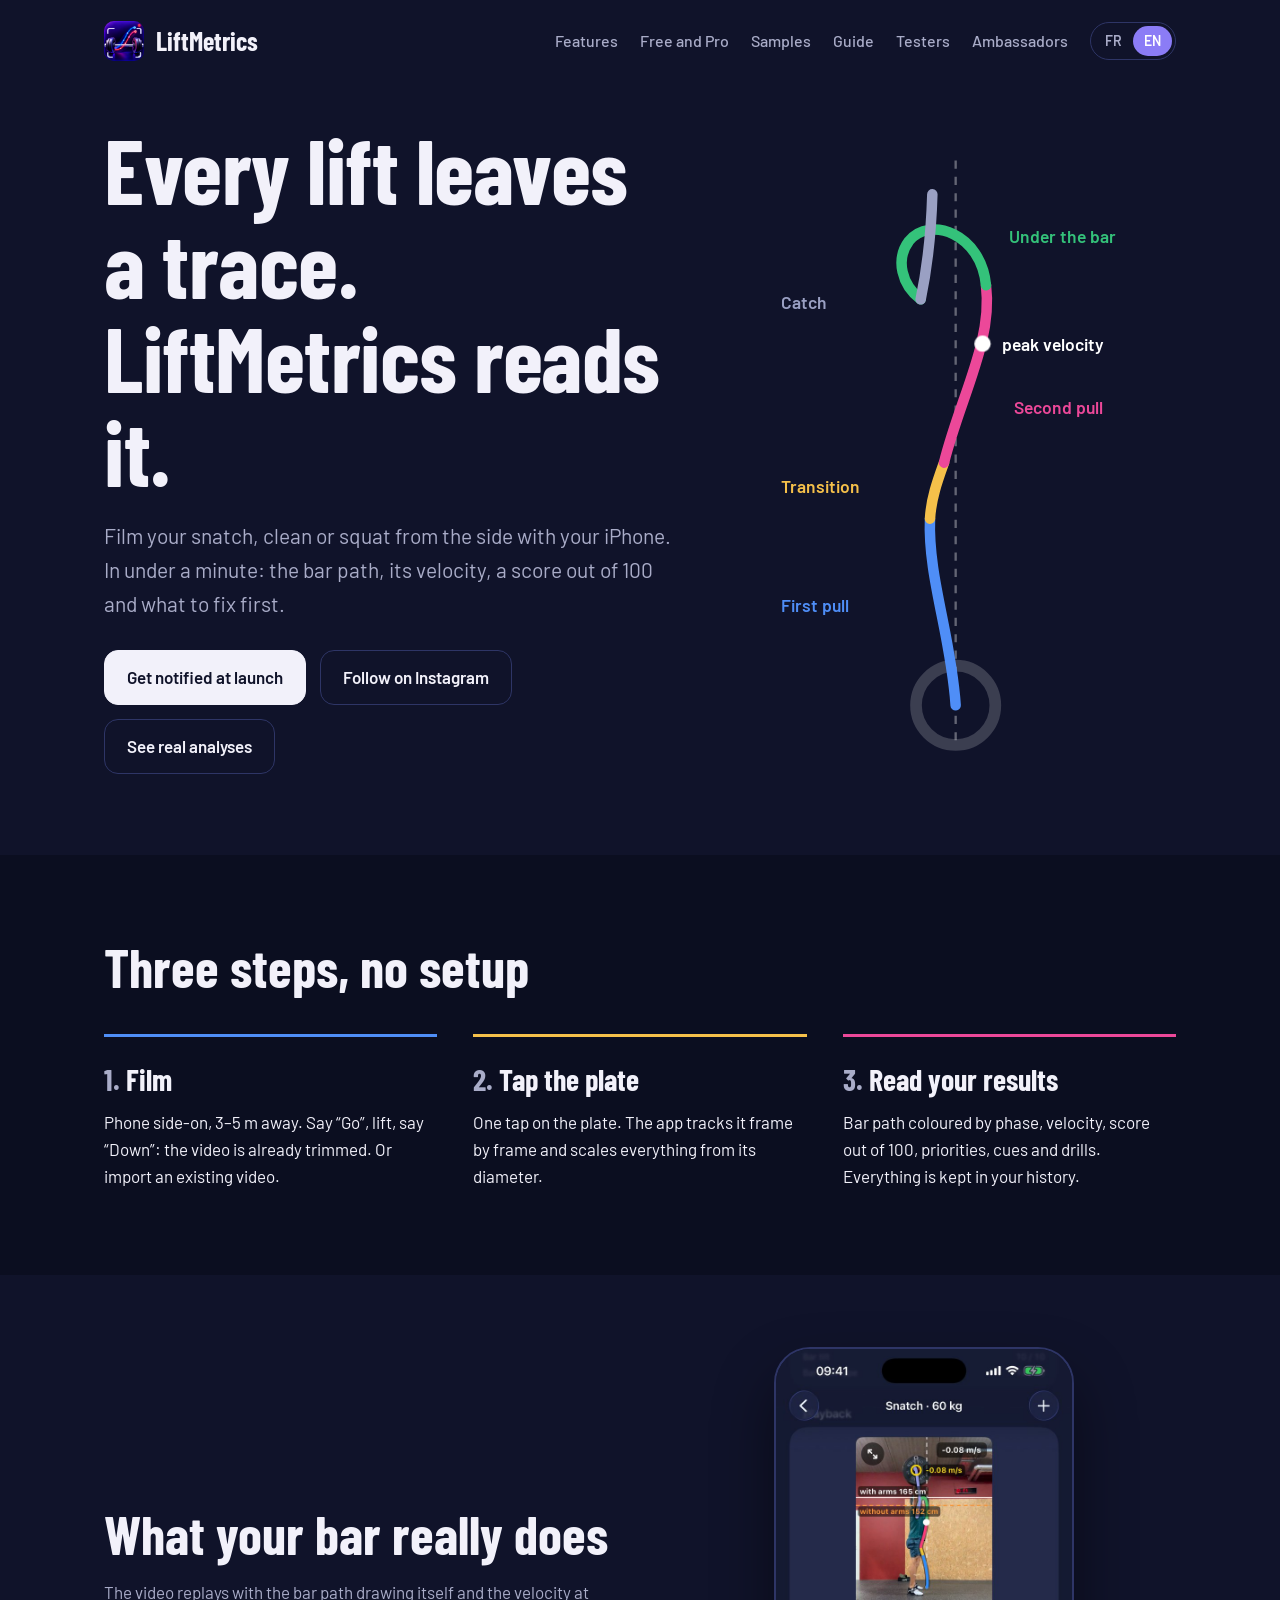
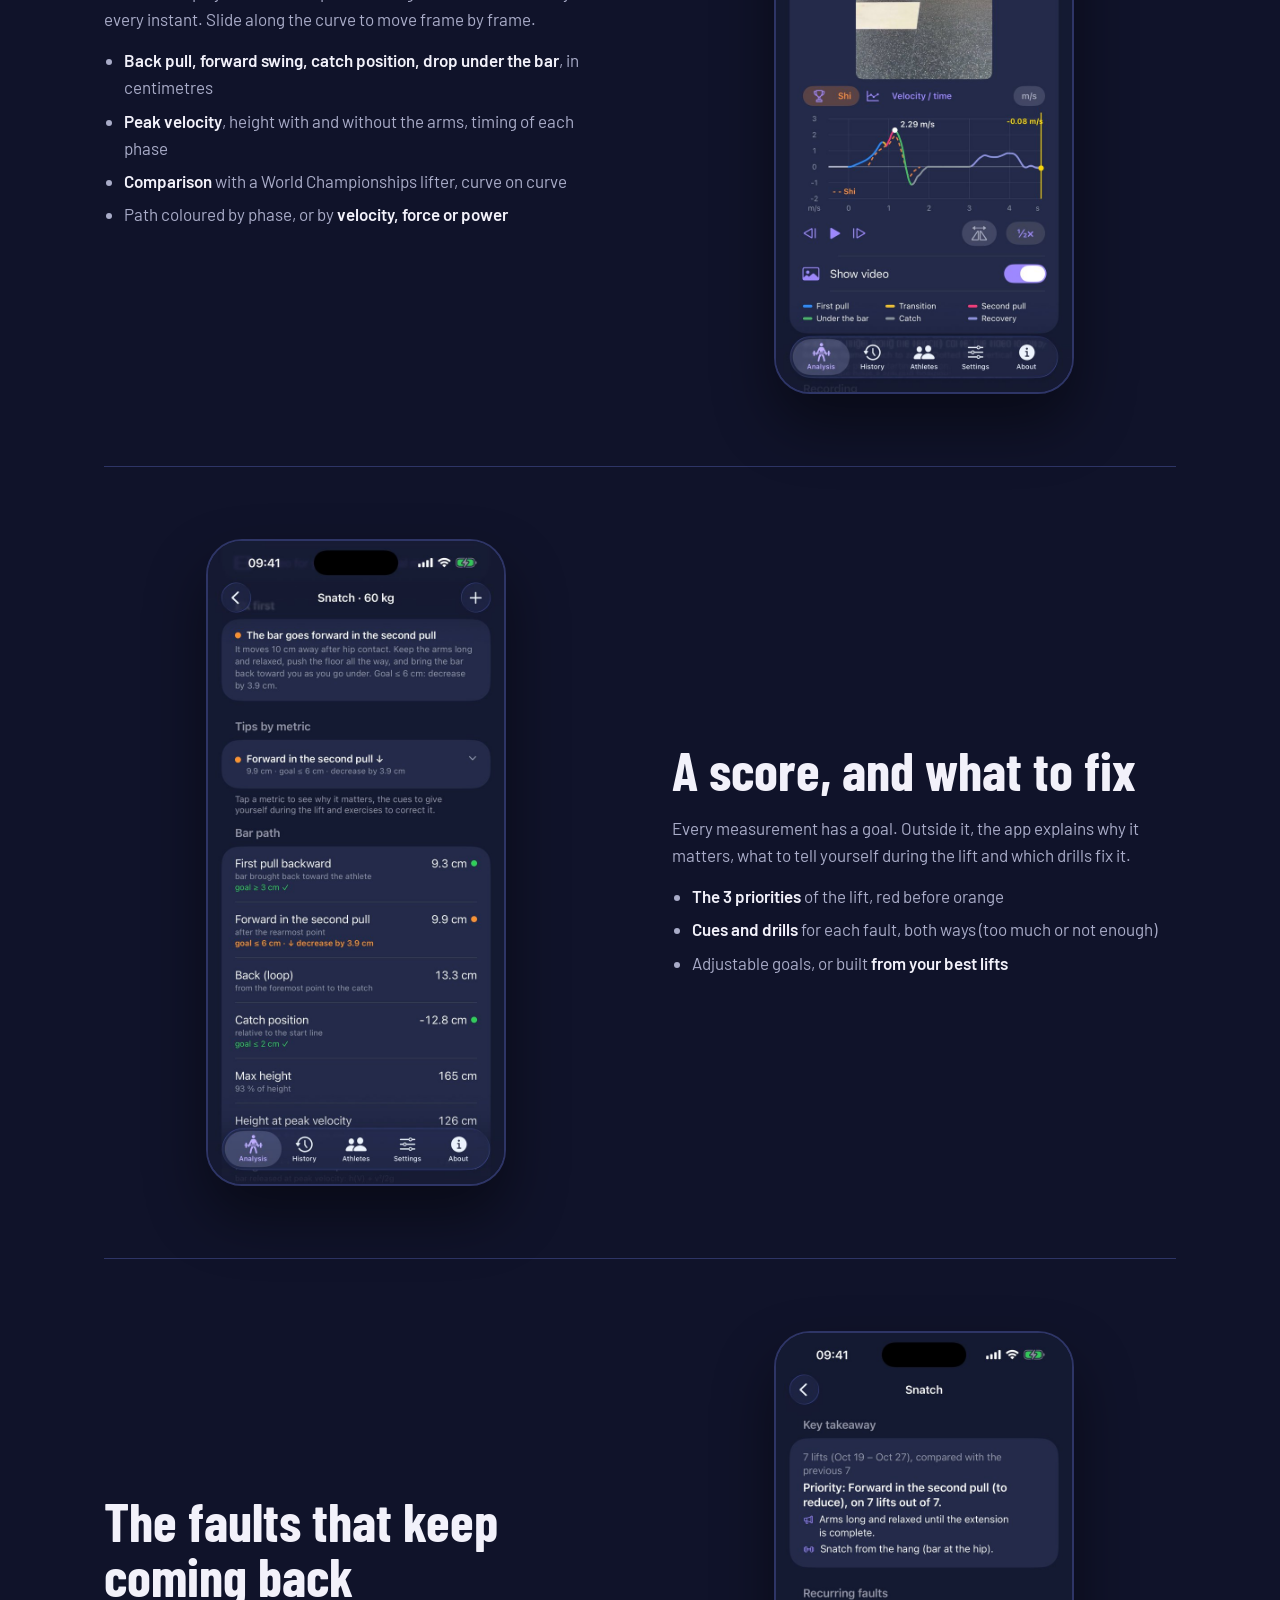
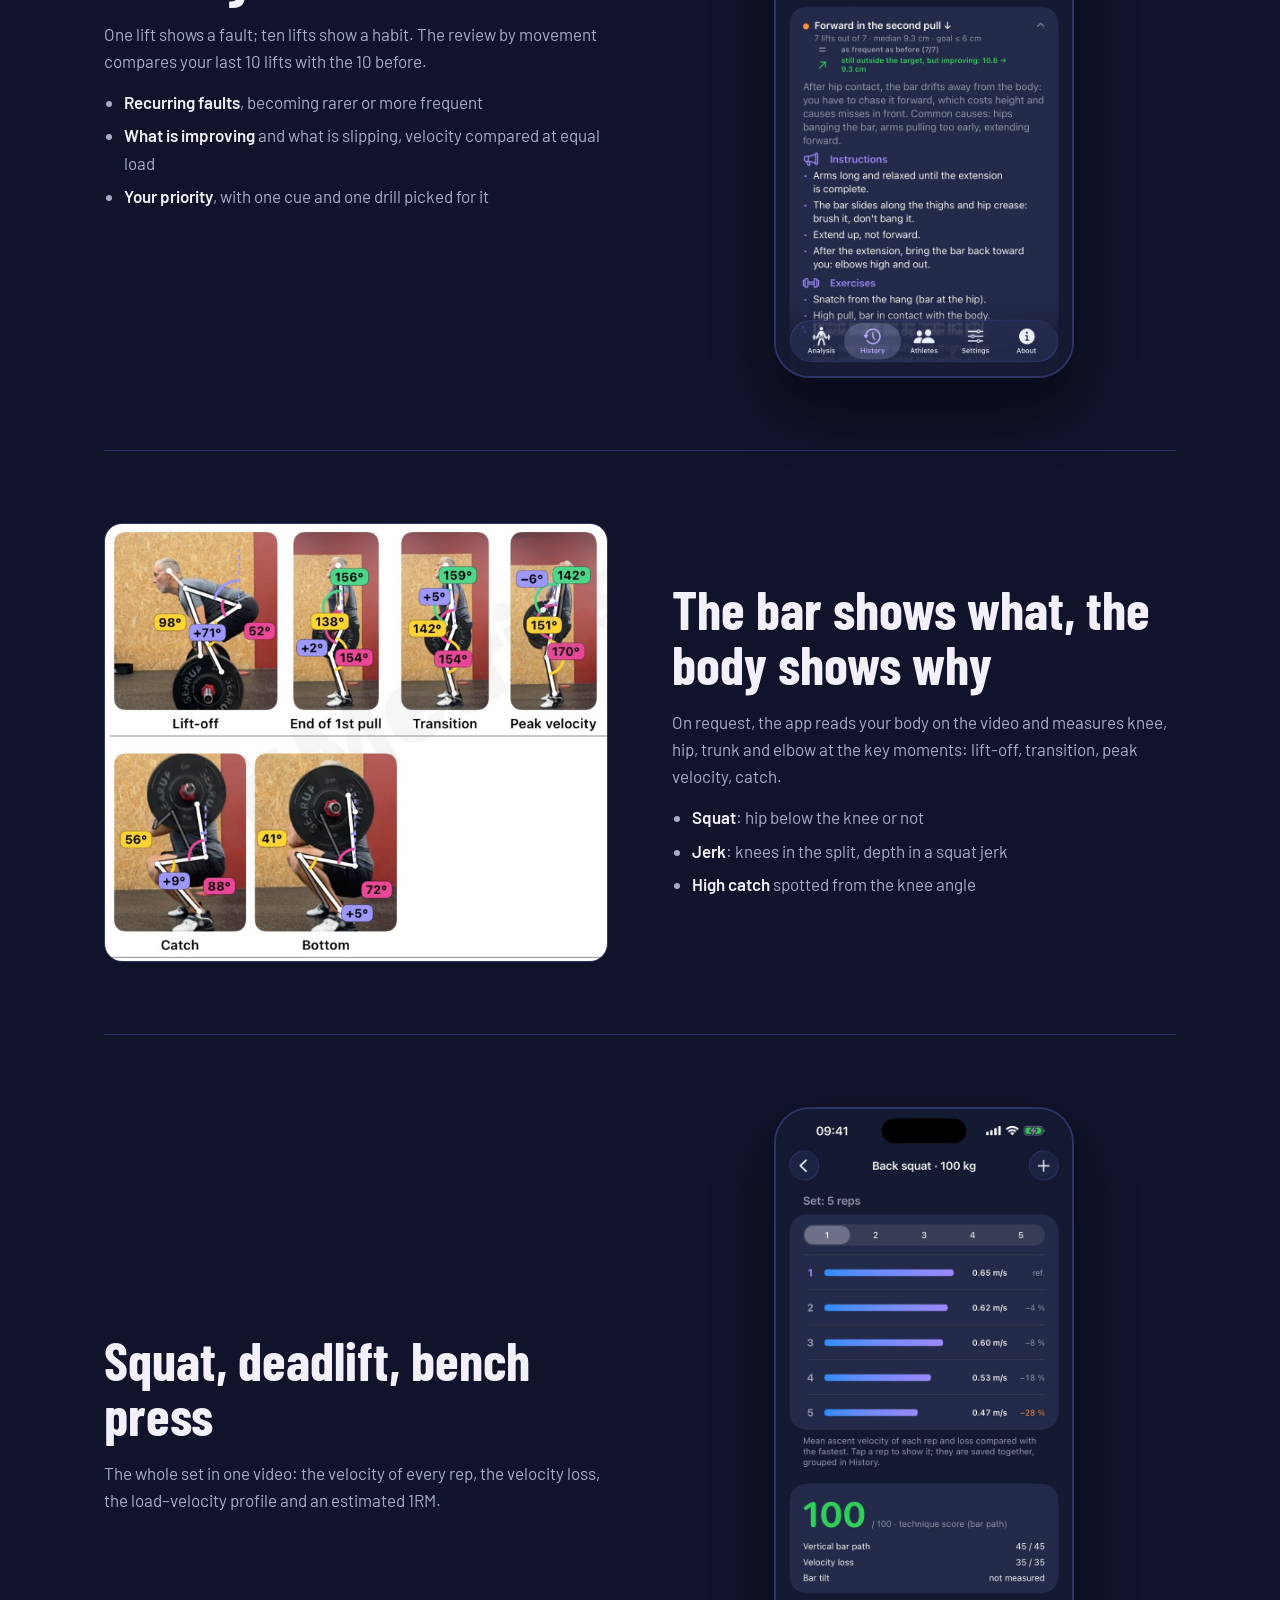
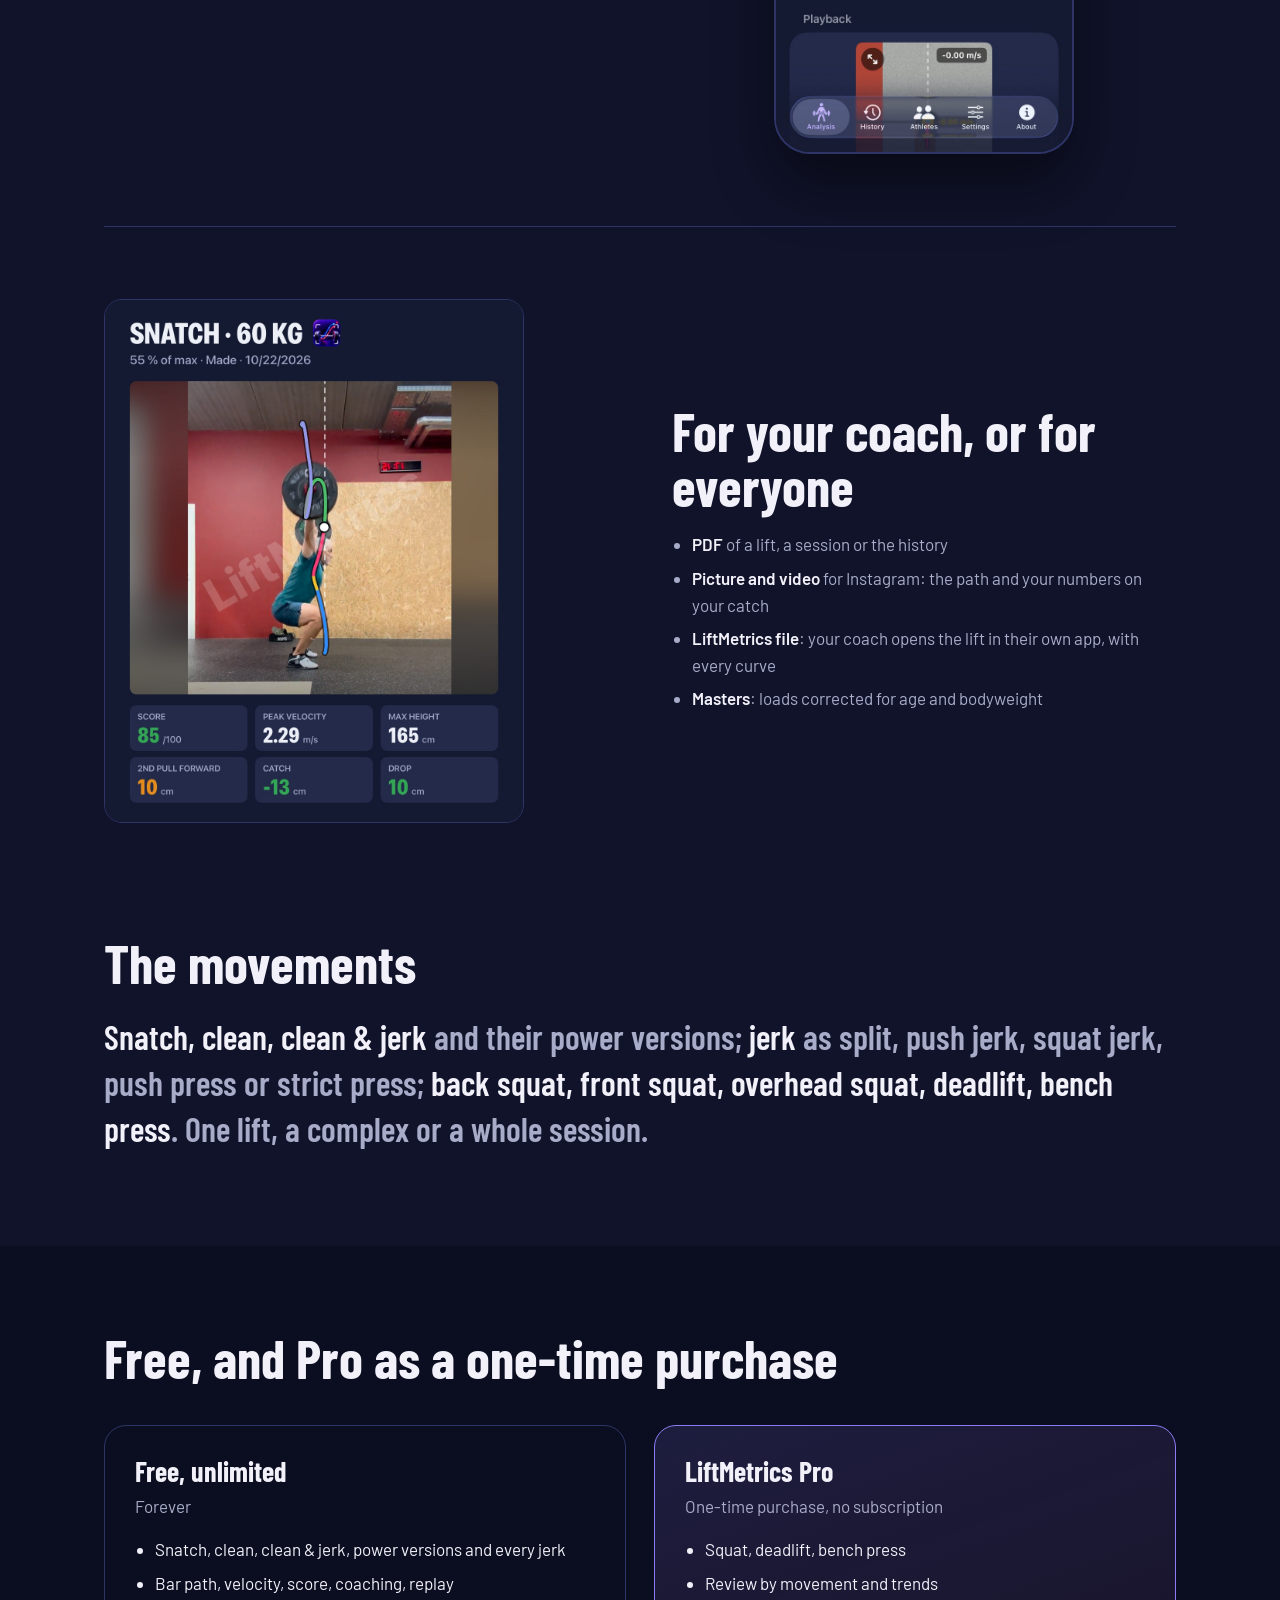
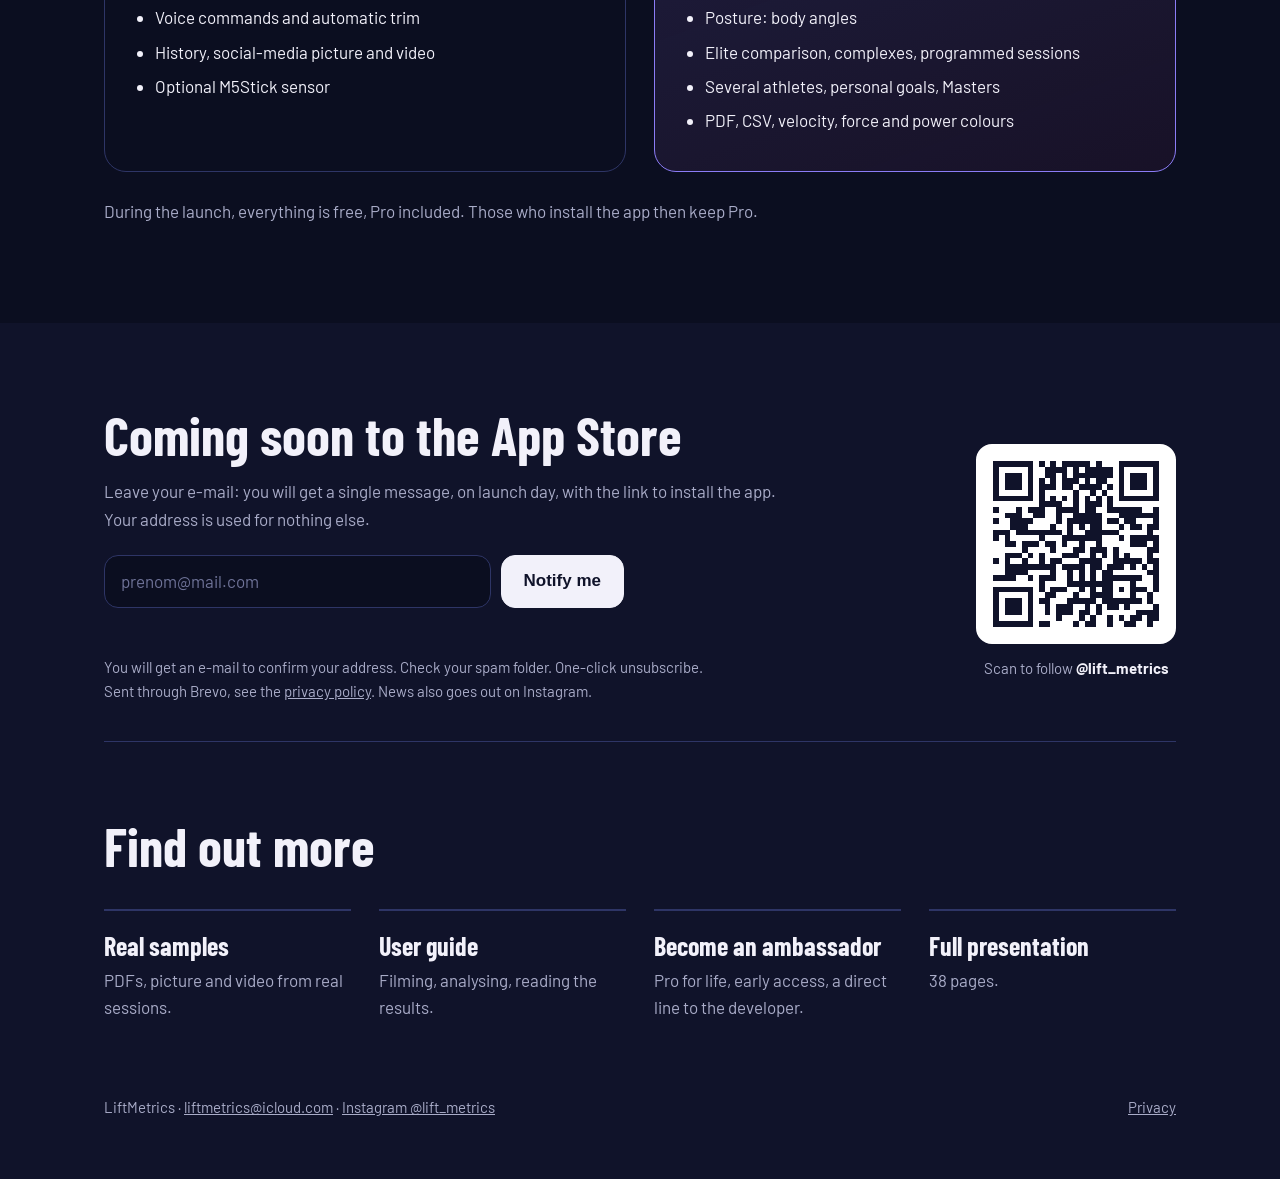
==== index.html @ 998e78f0 "Site: new tester password Co-Authored-By: Claude Opus 5.5 <noreply@anthropic.com> Claude-Session: ht" ====
<!doctype html>
<html lang="fr" data-l="fr">
<head>
<meta charset="utf-8">
<meta name="viewport" content="width=device-width, initial-scale=1">
<title>LiftMetrics — bar path and velocity for weightlifting</title>
<meta name="description" content="LiftMetrics films your lift from the side with an iPhone and shows the bar path, the velocity, a score out of 100 and coaching to fix it. Snatch, clean, jerk, squats, deadlift, bench press.">
<meta property="og:title" content="LiftMetrics">
<meta property="og:description" content="Bar path, velocity, score and coaching for weightlifting, from an iPhone video.">
<meta property="og:image" content="https://bertrandcadetict.github.io/liftmetrics/img/insta.jpg">
<link rel="icon" href="img/icon.png">
<link rel="apple-touch-icon" href="img/icon.png">
<link rel="preconnect" href="https://fonts.googleapis.com">
<link rel="preconnect" href="https://fonts.gstatic.com" crossorigin>
<link href="https://fonts.googleapis.com/css2?family=Barlow+Condensed:wght@600;700&family=Barlow:wght@400;500;600&display=swap" rel="stylesheet">
<style>
:root{
  --night:#10132a; --deep:#0b0e20; --panel:#1b2045; --line:#2e3566;
  --chalk:#f2f1fa; --mist:#a9acc8;
  --violet:#8b7cf6; --pull1:#4f8ef7; --trans:#f5c04a; --pull2:#ec4899; --under:#34c27a; --catch:#9aa0c3;
}
*{box-sizing:border-box}
html{scroll-behavior:smooth}
body{margin:0;background:var(--night);color:var(--chalk);font:17px/1.6 Barlow,system-ui,sans-serif;-webkit-font-smoothing:antialiased}
html[data-l="fr"] [lang="en"], html[data-l="en"] [lang="fr"]{display:none !important}
a{color:inherit}
img{max-width:100%;display:block}
.wrap{max-width:1120px;margin:0 auto;padding:0 24px}
h1,h2,h3{font-family:"Barlow Condensed",Barlow,sans-serif;font-weight:700;line-height:1.02;margin:0}
h1{font-size:clamp(46px,7.4vw,92px);letter-spacing:-.5px}
h2{font-size:clamp(34px,4.6vw,54px)}
h3{font-size:28px;line-height:1.1}
p{margin:0 0 14px}
.muted{color:var(--mist)}
:focus-visible{outline:3px solid var(--trans);outline-offset:3px;border-radius:6px}

/* barre du haut */
.top{display:flex;align-items:center;justify-content:space-between;padding:20px 0}
.nav{flex-wrap:nowrap}
.logo{display:flex;align-items:center;gap:12px;text-decoration:none;font-family:"Barlow Condensed",Barlow,sans-serif;font-weight:700;font-size:26px}
.logo img{width:40px;height:40px;border-radius:10px}
.nav{display:flex;gap:22px;align-items:center;font-weight:500;font-size:16px}
.nav a{text-decoration:none;color:var(--mist)} .nav a:hover{color:var(--chalk)}
.lang{display:flex;border:1px solid var(--line);border-radius:999px;padding:3px}
.lang button{font:inherit;font-size:14px;font-weight:600;background:none;border:0;color:var(--mist);padding:4px 11px;border-radius:999px;cursor:pointer}
.lang button[aria-pressed="true"]{background:var(--violet);color:#fff}

/* accroche : la trajectoire se dessine phase par phase */
.hero{display:grid;grid-template-columns:1.1fr .9fr;gap:40px;align-items:center;padding:40px 0 80px}
.hero p.sub{font-size:21px;color:var(--mist);max-width:34em;margin:22px 0 30px}
.cta{display:flex;gap:14px;flex-wrap:wrap;align-items:center}
.btn{display:inline-flex;align-items:center;gap:10px;font-weight:600;font-size:17px;text-decoration:none;border-radius:14px;padding:13px 22px;border:1px solid var(--line)}
.btn.main{background:var(--chalk);color:var(--night);border-color:var(--chalk)}
.btn.soon{color:var(--mist);cursor:default}
.stage{position:relative;justify-self:center;width:min(420px,100%)}
.stage svg{width:100%;height:auto;display:block}
.seg{fill:none;stroke-width:9;stroke-linecap:round;stroke-dasharray:1;stroke-dashoffset:1;animation:draw .7s ease-out forwards}
.tag{font:600 15px Barlow,sans-serif;opacity:0;animation:show .4s ease-out forwards}
@keyframes draw{to{stroke-dashoffset:0}}
@keyframes show{to{opacity:1}}
@media (prefers-reduced-motion:reduce){.seg{animation:none;stroke-dashoffset:0}.tag{animation:none;opacity:1}}

/* étapes : vraie séquence, donc numérotée */
.band{background:var(--deep);padding:84px 0}
.steps{display:grid;grid-template-columns:repeat(3,1fr);gap:36px;margin-top:40px;counter-reset:s}
.step{border-top:3px solid var(--line);padding-top:18px}
.step:nth-child(1){border-color:var(--pull1)} .step:nth-child(2){border-color:var(--trans)} .step:nth-child(3){border-color:var(--pull2)}
.step b{display:block;font-family:"Barlow Condensed",Barlow,sans-serif;font-size:30px;margin-bottom:6px}
.step b::before{counter-increment:s;content:counter(s) ". ";color:var(--mist)}

/* fonctions : alternance texte / capture */
.feat{display:grid;grid-template-columns:1fr 1fr;gap:64px;align-items:center;padding:72px 0;border-bottom:1px solid var(--line)}
.feat.flip .shot{order:-1}
.feat h2{margin-bottom:18px}
.feat ul{padding-left:20px;margin:12px 0 0;color:var(--mist)} .feat li{margin:6px 0}
.feat li b{color:var(--chalk);font-weight:600}
.shot{justify-self:center}
.phone{width:min(300px,78vw);border-radius:36px;border:2px solid var(--line);box-shadow:0 30px 60px rgba(0,0,0,.45)}
.wide{border-radius:18px;border:1px solid var(--line)}
.square{width:min(420px,100%);border-radius:18px;border:1px solid var(--line)}

/* mouvements */
.moves{font-family:"Barlow Condensed",Barlow,sans-serif;font-weight:600;font-size:clamp(24px,3vw,34px);line-height:1.35;color:var(--mist);margin-top:24px}
.moves span span{color:var(--chalk)}

/* gratuit / pro */
.plans{display:grid;grid-template-columns:1fr 1fr;gap:28px;margin-top:40px}
.plan{border:1px solid var(--line);border-radius:22px;padding:30px}
.plan.pro{border-color:var(--violet);background:linear-gradient(160deg,rgba(139,124,246,.14),rgba(236,72,153,.06))}
.plan h3{margin-bottom:6px}
.plan .price{color:var(--mist);margin-bottom:16px}
.plan ul{margin:0;padding-left:20px} .plan li{margin:7px 0}
.launch{margin-top:26px;color:var(--mist)}

/* sortie : e-mail et QR code Instagram */
.notify{display:grid;grid-template-columns:1fr auto;gap:56px;align-items:center;padding:84px 0 24px;border-bottom:1px solid var(--line)}
.notify h2{margin-bottom:16px} .notify p{max-width:40em}
.notify .cta{margin:22px 0 14px}
.sub{display:flex;gap:10px;margin:22px 0 10px;max-width:520px;flex-wrap:wrap}
.sub input[type=email]{flex:1 1 240px;font:inherit;font-size:17px;color:var(--chalk);background:var(--deep);border:1px solid var(--line);border-radius:14px;padding:12px 16px;min-width:0}
.sub input[type=email]::placeholder{color:#6f7398}
.sub input[type=email]:focus{outline:none;border-color:var(--violet)}
.sub .btn[disabled]{opacity:.6;cursor:wait}
.hp{position:absolute;left:-9999px;width:1px;height:1px;opacity:0}
.sr{position:absolute;width:1px;height:1px;overflow:hidden;clip:rect(0 0 0 0)}
.sub-msg{min-height:1.6em;margin:0 0 10px;font-weight:600}
.sub-msg.ok{color:var(--under)} .sub-msg.err{color:var(--pull2)}
.small{font-size:15px}
.qr{display:flex;flex-direction:column;align-items:center;gap:12px;text-decoration:none;color:var(--mist);font-size:15px}
.qr img{width:200px;height:200px;border-radius:16px;border:6px solid #fff;background:#fff}
.qr b{color:var(--chalk)}

/* pied */
.links{display:grid;grid-template-columns:repeat(4,1fr);gap:28px;margin-top:36px}
.links a{display:block;text-decoration:none;border-top:2px solid var(--line);padding-top:14px}
.links a:hover{border-color:var(--violet)}
.links a b{display:block;font-family:"Barlow Condensed",Barlow,sans-serif;font-size:26px}
footer{padding:44px 0 60px;color:var(--mist);font-size:15px}
footer .wrap{display:flex;justify-content:space-between;gap:20px;flex-wrap:wrap}

@media (max-width:860px){
  .hero,.feat,.plans{grid-template-columns:1fr}
  .feat.flip .shot{order:0}
  .steps,.links{grid-template-columns:1fr}
  .top{flex-wrap:wrap;gap:12px}
  .nav{gap:14px;font-size:15px;overflow-x:auto;width:100%;padding-bottom:4px}
  .nav a{white-space:nowrap}
  .top{position:relative}
  .lang{position:absolute;top:21px;right:0}
  .hero{padding-top:10px}
  .feat{gap:32px;padding:56px 0}
  .stage{width:min(280px,80%)}
  .notify{grid-template-columns:1fr;gap:32px}
}
</style>
</head>
<body>
<div class="wrap">
  <header class="top">
    <a class="logo" href="#"><img src="img/icon.png" alt="">LiftMetrics</a>
    <nav class="nav">
      <a href="#features"><span lang="fr">Fonctions</span><span lang="en">Features</span></a>
      <a href="#pricing"><span lang="fr">Gratuit et Pro</span><span lang="en">Free and Pro</span></a>
      <a href="samples/"><span lang="fr">Exemples</span><span lang="en">Samples</span></a>
      <a href="guide/">Guide</a>
      <a href="beta/"><span lang="fr">Testeurs</span><span lang="en">Testers</span></a>
      <a href="ambassador/"><span lang="fr">Ambassadeurs</span><span lang="en">Ambassadors</span></a>
      <span class="lang" role="group" aria-label="Langue / Language"><button data-l="fr" aria-pressed="true">FR</button><button data-l="en" aria-pressed="false">EN</button></span>
    </nav>
  </header>

  <section class="hero">
    <div>
      <h1><span lang="fr">Ta barre laisse une trace. LiftMetrics la lit.</span><span lang="en">Every lift leaves a trace. LiftMetrics reads it.</span></h1>
      <p class="sub"><span lang="fr">Filme ton arraché, ton épaulé ou ton squat de profil avec ton iPhone. En moins d'une minute : la trajectoire de la barre, sa vitesse, une note sur 100 et ce qu'il faut corriger en priorité.</span><span lang="en">Film your snatch, clean or squat from the side with your iPhone. In under a minute: the bar path, its velocity, a score out of 100 and what to fix first.</span></p>
      <div class="cta">
        <a class="btn main" href="#notify"><span lang="fr">Être prévenu de la sortie</span><span lang="en">Get notified at launch</span></a>
        <a class="btn" href="https://www.instagram.com/lift_metrics"><span lang="fr">Suivre sur Instagram</span><span lang="en">Follow on Instagram</span></a>
        <a class="btn" href="samples/"><span lang="fr">Voir des analyses réelles</span><span lang="en">See real analyses</span></a>
      </div>
    </div>
    <div class="stage" aria-hidden="true">
      <svg viewBox="0 0 360 560">
        <line x1="190" y1="530" x2="190" y2="30" stroke="#ffffff" stroke-opacity=".35" stroke-width="2" stroke-dasharray="7 7"/>
        <circle cx="190" cy="500" r="34" fill="none" stroke="#ffffff" stroke-opacity=".18" stroke-width="10"/>
        <path class="seg" pathLength="1" stroke="#4f8ef7" style="animation-delay:.2s" d="M190 500 C186 440 166 390 168 340"/>
        <path class="seg" pathLength="1" stroke="#f5c04a" style="animation-delay:.9s" d="M168 340 C169 322 175 306 180 292"/>
        <path class="seg" pathLength="1" stroke="#ec4899" style="animation-delay:1.6s" d="M180 292 C194 236 222 188 216 140"/>
        <path class="seg" pathLength="1" stroke="#34c27a" style="animation-delay:2.3s" d="M216 140 C212 96 168 80 150 102 C138 118 144 140 160 152"/>
        <path class="seg" pathLength="1" stroke="#9aa0c3" style="animation-delay:3s" d="M160 152 C165 128 169 96 170 62"/>
        <circle cx="213" cy="190" r="7" fill="#fff" class="tag" style="animation-delay:2.1s"/>
        <text class="tag" x="40" y="420" fill="#4f8ef7" style="animation-delay:.8s"><tspan lang="fr">1er tirage</tspan><tspan lang="en">First pull</tspan></text>
        <text class="tag" x="40" y="318" fill="#f5c04a" style="animation-delay:1.5s">Transition</text>
        <text class="tag" x="240" y="250" fill="#ec4899" style="animation-delay:2.2s"><tspan lang="fr">2e tirage</tspan><tspan lang="en">Second pull</tspan></text>
        <text class="tag" x="230" y="196" fill="#ffffff" style="animation-delay:2.2s"><tspan lang="fr">vitesse max</tspan><tspan lang="en">peak velocity</tspan></text>
        <text class="tag" x="236" y="104" fill="#34c27a" style="animation-delay:2.9s"><tspan lang="fr">Sous la barre</tspan><tspan lang="en">Under the bar</tspan></text>
        <text class="tag" x="40" y="160" fill="#9aa0c3" style="animation-delay:3.5s"><tspan lang="fr">Réception</tspan><tspan lang="en">Catch</tspan></text>
      </svg>
    </div>
  </section>
</div>

<section class="band">
  <div class="wrap">
    <h2><span lang="fr">Trois gestes, pas de réglage</span><span lang="en">Three steps, no setup</span></h2>
    <div class="steps">
      <div class="step"><b><span lang="fr">Filme</span><span lang="en">Film</span></b><span lang="fr">Téléphone de profil, à 3–5 m. Dis « Go », soulève, dis « Down » : la vidéo est déjà découpée. Ou importe une vidéo existante.</span><span lang="en">Phone side-on, 3–5 m away. Say “Go”, lift, say “Down”: the video is already trimmed. Or import an existing video.</span></div>
      <div class="step"><b><span lang="fr">Touche le disque</span><span lang="en">Tap the plate</span></b><span lang="fr">Un toucher sur le disque suffit. L'app le suit image par image et calcule l'échelle à partir de son diamètre.</span><span lang="en">One tap on the plate. The app tracks it frame by frame and scales everything from its diameter.</span></div>
      <div class="step"><b><span lang="fr">Lis tes résultats</span><span lang="en">Read your results</span></b><span lang="fr">Trajectoire colorée par phase, vitesse, note sur 100, priorités, consignes et exercices. Tout est rangé dans l'historique.</span><span lang="en">Bar path coloured by phase, velocity, score out of 100, priorities, cues and drills. Everything is kept in your history.</span></div>
    </div>
  </div>
</section>

<div class="wrap" id="features">
  <section class="feat">
    <div>
      <h2><span lang="fr">Ce que fait vraiment ta barre</span><span lang="en">What your bar really does</span></h2>
      <p class="muted"><span lang="fr">La vidéo se rejoue avec la trajectoire qui se dessine et la vitesse à chaque instant. Glisse le doigt sur la courbe pour avancer image par image.</span><span lang="en">The video replays with the bar path drawing itself and the velocity at every instant. Slide along the curve to move frame by frame.</span></p>
      <ul>
        <li><span lang="fr"><b>Recul au 1er tirage, avancée au 2e tirage, réception, chute sous la barre</b>, en centimètres</span><span lang="en"><b>Back pull, forward swing, catch position, drop under the bar</b>, in centimetres</span></li>
        <li><span lang="fr"><b>Vitesse max</b>, hauteur avec et sans les bras, durée de chaque phase</span><span lang="en"><b>Peak velocity</b>, height with and without the arms, timing of each phase</span></li>
        <li><span lang="fr"><b>Comparaison</b> avec un athlète des Mondiaux, courbe sur courbe</span><span lang="en"><b>Comparison</b> with a World Championships lifter, curve on curve</span></li>
        <li><span lang="fr">Trajectoire colorée par phase, ou selon la <b>vitesse, la force ou la puissance</b></span><span lang="en">Path coloured by phase, or by <b>velocity, force or power</b></span></li>
      </ul>
    </div>
    <div class="shot"><img class="phone" lang="fr" src="img/fr/14_replay.jpg" alt="" loading="lazy"><img class="phone" lang="en" src="img/14_replay.jpg" alt="" loading="lazy"></div>
  </section>

  <section class="feat flip">
    <div>
      <h2><span lang="fr">Une note, et quoi corriger</span><span lang="en">A score, and what to fix</span></h2>
      <p class="muted"><span lang="fr">Chaque mesure a son objectif. En dehors, l'app explique pourquoi c'est un problème, ce qu'il faut te dire pendant la barre et quels exercices font progresser.</span><span lang="en">Every measurement has a goal. Outside it, the app explains why it matters, what to tell yourself during the lift and which drills fix it.</span></p>
      <ul>
        <li><span lang="fr"><b>Les 3 priorités</b> de la barre, rouge avant orange</span><span lang="en"><b>The 3 priorities</b> of the lift, red before orange</span></li>
        <li><span lang="fr"><b>Consignes et exercices</b> pour chaque défaut, dans les deux sens (trop ou pas assez)</span><span lang="en"><b>Cues and drills</b> for each fault, both ways (too much or not enough)</span></li>
        <li><span lang="fr">Objectifs réglables, ou calculés <b>d'après tes meilleures barres</b></span><span lang="en">Adjustable goals, or built <b>from your best lifts</b></span></li>
      </ul>
    </div>
    <div class="shot"><img class="phone" lang="fr" src="img/fr/15_advice.jpg" alt="" loading="lazy"><img class="phone" lang="en" src="img/15_advice.jpg" alt="" loading="lazy"></div>
  </section>

  <section class="feat">
    <div>
      <h2><span lang="fr">Tes défauts qui reviennent</span><span lang="en">The faults that keep coming back</span></h2>
      <p class="muted"><span lang="fr">Une barre montre un défaut ; dix barres montrent une habitude. Le bilan par mouvement compare tes 10 dernières barres aux 10 précédentes.</span><span lang="en">One lift shows a fault; ten lifts show a habit. The review by movement compares your last 10 lifts with the 10 before.</span></p>
      <ul>
        <li><span lang="fr"><b>Défauts récurrents</b>, de plus en plus rares ou de plus en plus fréquents</span><span lang="en"><b>Recurring faults</b>, becoming rarer or more frequent</span></li>
        <li><span lang="fr"><b>Ce qui progresse</b> et ce qui recule, la vitesse comparée à charge égale</span><span lang="en"><b>What is improving</b> and what is slipping, velocity compared at equal load</span></li>
        <li><span lang="fr"><b>Ta priorité</b>, avec une consigne et un exercice choisis pour elle</span><span lang="en"><b>Your priority</b>, with one cue and one drill picked for it</span></li>
      </ul>
    </div>
    <div class="shot"><img class="phone" lang="fr" src="img/fr/41_review_detail.jpg" alt="" loading="lazy"><img class="phone" lang="en" src="img/41_review_detail.jpg" alt="" loading="lazy"></div>
  </section>

  <section class="feat flip">
    <div>
      <h2><span lang="fr">La barre dit quoi, le corps dit pourquoi</span><span lang="en">The bar shows what, the body shows why</span></h2>
      <p class="muted"><span lang="fr">Sur demande, l'app lit ton corps sur la vidéo et mesure genou, hanche, buste et coude aux instants clés : décollage, transition, vitesse max, réception.</span><span lang="en">On request, the app reads your body on the video and measures knee, hip, trunk and elbow at the key moments: lift-off, transition, peak velocity, catch.</span></p>
      <ul>
        <li><span lang="fr"><b>Squat</b> : hanche sous le genou ou pas</span><span lang="en"><b>Squat</b>: hip below the knee or not</span></li>
        <li><span lang="fr"><b>Jeté</b> : genoux en fente, profondeur au squat jerk</span><span lang="en"><b>Jerk</b>: knees in the split, depth in a squat jerk</span></li>
        <li><span lang="fr"><b>Réception haute</b> repérée d'après l'angle du genou</span><span lang="en"><b>High catch</b> spotted from the knee angle</span></li>
      </ul>
    </div>
    <div class="shot"><img class="wide" lang="fr" src="img/fr/posture_clean.jpg" alt="" loading="lazy"><img class="wide" lang="en" src="img/posture_clean.jpg" alt="" loading="lazy"></div>
  </section>

  <section class="feat">
    <div>
      <h2><span lang="fr">Squat, soulevé de terre, développé couché</span><span lang="en">Squat, deadlift, bench press</span></h2>
      <p class="muted"><span lang="fr">Toute la série en une vidéo : la vitesse de chaque répétition, la perte de vitesse, le profil charge–vitesse et un 1RM estimé.</span><span lang="en">The whole set in one video: the velocity of every rep, the velocity loss, the load–velocity profile and an estimated 1RM.</span></p>
    </div>
    <div class="shot"><img class="phone" lang="fr" src="img/fr/30_set.jpg" alt="" loading="lazy"><img class="phone" lang="en" src="img/30_set.jpg" alt="" loading="lazy"></div>
  </section>

  <section class="feat flip" style="border-bottom:0">
    <div>
      <h2><span lang="fr">À montrer à ton coach, ou à tout le monde</span><span lang="en">For your coach, or for everyone</span></h2>
      <ul>
        <li><span lang="fr"><b>PDF</b> d'une barre, d'une séance ou de l'historique</span><span lang="en"><b>PDF</b> of a lift, a session or the history</span></li>
        <li><span lang="fr"><b>Image et vidéo</b> pour Instagram : la trajectoire et tes chiffres sur ta réception</span><span lang="en"><b>Picture and video</b> for Instagram: the path and your numbers on your catch</span></li>
        <li><span lang="fr"><b>Fichier LiftMetrics</b> : ton coach ouvre la barre dans son app, avec toutes les courbes</span><span lang="en"><b>LiftMetrics file</b>: your coach opens the lift in their own app, with every curve</span></li>
        <li><span lang="fr"><b>Masters</b> : charges corrigées de l'âge et du poids de corps</span><span lang="en"><b>Masters</b>: loads corrected for age and bodyweight</span></li>
      </ul>
    </div>
    <div class="shot"><img class="square" lang="fr" src="img/fr/insta.jpg" alt="" loading="lazy"><img class="square" lang="en" src="img/insta.jpg" alt="" loading="lazy"></div>
  </section>

  <section style="padding:40px 0 20px">
    <h2><span lang="fr">Les mouvements</span><span lang="en">The movements</span></h2>
    <p class="moves"><span lang="fr"><span>Arraché, épaulé, épaulé-jeté</span> et leurs versions power ; <span>jeté</span> en fente, push jerk, squat jerk, push press ou strict press ; <span>back squat, front squat, overhead squat, soulevé de terre, développé couché</span>. Une barre, un complexe ou une séance entière.</span><span lang="en"><span>Snatch, clean, clean &amp; jerk</span> and their power versions; <span>jerk</span> as split, push jerk, squat jerk, push press or strict press; <span>back squat, front squat, overhead squat, deadlift, bench press</span>. One lift, a complex or a whole session.</span></p>
  </section>
</div>

<section class="band" id="pricing" style="margin-top:60px">
  <div class="wrap">
    <h2><span lang="fr">Gratuit, et Pro en achat unique</span><span lang="en">Free, and Pro as a one-time purchase</span></h2>
    <div class="plans">
      <div class="plan">
        <h3><span lang="fr">Gratuit, sans limite</span><span lang="en">Free, unlimited</span></h3>
        <p class="price"><span lang="fr">Pour toujours</span><span lang="en">Forever</span></p>
        <ul>
          <li><span lang="fr">Arraché, épaulé, épaulé-jeté, versions power et tous les jetés</span><span lang="en">Snatch, clean, clean &amp; jerk, power versions and every jerk</span></li>
          <li><span lang="fr">Trajectoire, vitesse, note, conseils, relecture</span><span lang="en">Bar path, velocity, score, coaching, replay</span></li>
          <li><span lang="fr">Commandes vocales et découpe automatique</span><span lang="en">Voice commands and automatic trim</span></li>
          <li><span lang="fr">Historique, image et vidéo pour les réseaux</span><span lang="en">History, social-media picture and video</span></li>
          <li><span lang="fr">Capteur M5Stick en option</span><span lang="en">Optional M5Stick sensor</span></li>
        </ul>
      </div>
      <div class="plan pro">
        <h3>LiftMetrics Pro</h3>
        <p class="price"><span lang="fr">Achat unique, sans abonnement</span><span lang="en">One-time purchase, no subscription</span></p>
        <ul>
          <li><span lang="fr">Squat, soulevé de terre, développé couché</span><span lang="en">Squat, deadlift, bench press</span></li>
          <li><span lang="fr">Bilan par mouvement et tendances</span><span lang="en">Review by movement and trends</span></li>
          <li><span lang="fr">Posture : angles du corps</span><span lang="en">Posture: body angles</span></li>
          <li><span lang="fr">Comparaison avec les élites, complexes, séances programmées</span><span lang="en">Elite comparison, complexes, programmed sessions</span></li>
          <li><span lang="fr">Plusieurs athlètes, objectifs personnels, Masters</span><span lang="en">Several athletes, personal goals, Masters</span></li>
          <li><span lang="fr">PDF, CSV, couleurs vitesse, force et puissance</span><span lang="en">PDF, CSV, velocity, force and power colours</span></li>
        </ul>
      </div>
    </div>
    <p class="launch"><span lang="fr">Pendant le lancement, tout est gratuit, Pro compris. Ceux qui installent l'app à ce moment-là gardent Pro.</span><span lang="en">During the launch, everything is free, Pro included. Those who install the app then keep Pro.</span></p>
  </div>
</section>

<div class="wrap">
  <section class="notify" id="notify">
    <div>
      <h2><span lang="fr">Bientôt sur l'App Store</span><span lang="en">Coming soon to the App Store</span></h2>
      <p class="muted"><span lang="fr">Laisse ton e-mail : tu recevras un seul message, le jour de la sortie, avec le lien pour installer l'app. Ton adresse ne sert à rien d'autre.</span><span lang="en">Leave your e-mail: you will get a single message, on launch day, with the link to install the app. Your address is used for nothing else.</span></p>
      <form class="sub" id="sub" method="post" action="https://ac591684.sibforms.com/serve/[base64]">
        <label for="sub-mail" class="sr"><span lang="fr">Ton adresse e-mail</span><span lang="en">Your e-mail address</span></label>
        <input id="sub-mail" type="email" name="EMAIL" required autocomplete="email" placeholder="prenom@mail.com">
        <input type="text" name="email_address_check" value="" tabindex="-1" autocomplete="off" aria-hidden="true" class="hp">
        <input type="hidden" name="locale" value="fr">
        <button class="btn main" type="submit"><span lang="fr">M'avertir</span><span lang="en">Notify me</span></button>
      </form>
      <p class="sub-msg" id="sub-msg" role="status" aria-live="polite"></p>
      <p class="muted small"><span lang="fr">Tu recevras un e-mail pour confirmer ton adresse. Vérifie tes spams. Désinscription en un clic. Envoi par Brevo, voir la <a href="privacy/">confidentialité</a>. Les nouveautés passent aussi par Instagram.</span><span lang="en">You will get an e-mail to confirm your address. Check your spam folder. One-click unsubscribe. Sent through Brevo, see the <a href="privacy/">privacy policy</a>. News also goes out on Instagram.</span></p>
    </div>
    <a class="qr" href="https://www.instagram.com/lift_metrics">
      <img src="img/qr_instagram.svg" alt="QR code Instagram @lift_metrics" width="200" height="200">
      <span><span lang="fr">Scanne pour suivre</span><span lang="en">Scan to follow</span> <b>@lift_metrics</b></span>
    </a>
  </section>

  <section style="padding:76px 0 30px">
    <h2><span lang="fr">Pour aller plus loin</span><span lang="en">Find out more</span></h2>
    <div class="links">
      <a href="samples/"><b><span lang="fr">Exemples réels</span><span lang="en">Real samples</span></b><span class="muted"><span lang="fr">PDF, image et vidéo tirés de vraies séances.</span><span lang="en">PDFs, picture and video from real sessions.</span></span></a>
      <a href="guide/"><b><span lang="fr">Guide d'utilisation</span><span lang="en">User guide</span></b><span class="muted"><span lang="fr">Filmer, analyser, lire les résultats.</span><span lang="en">Filming, analysing, reading the results.</span></span></a>
      <a href="ambassador/"><b><span lang="fr">Devenir ambassadeur</span><span lang="en">Become an ambassador</span></b><span class="muted"><span lang="fr">Pro à vie, accès anticipé, ligne directe avec le développeur.</span><span lang="en">Pro for life, early access, a direct line to the developer.</span></span></a>
      <a href="presentation/LiftMetrics_presentation_EN.pdf"><b><span lang="fr">Présentation complète</span><span lang="en">Full presentation</span></b><span class="muted"><span lang="fr">38 pages, en anglais.</span><span lang="en">38 pages.</span></span></a>
    </div>
  </section>
</div>

<footer>
  <div class="wrap">
    <span>LiftMetrics · <a href="mailto:liftmetrics@icloud.com">liftmetrics@icloud.com</a> · <a href="https://www.instagram.com/lift_metrics">Instagram @lift_metrics</a></span>
    <span><a href="privacy/"><span lang="fr">Confidentialité</span><span lang="en">Privacy</span></a></span>
  </div>
</footer>

<script>
(function () {
  var root = document.documentElement, saved = null;
  try { saved = localStorage.getItem("lm_lang"); } catch (e) {}
  var q = new URLSearchParams(location.search).get("lang");
  var l = q === "fr" || q === "en" ? q : (saved || ((navigator.language || "en").toLowerCase().indexOf("fr") === 0 ? "fr" : "en"));
  function set(v) {
    root.dataset.l = v; root.lang = v;
    document.querySelectorAll(".lang button").forEach(function (b) { b.setAttribute("aria-pressed", b.dataset.l === v ? "true" : "false"); });
    try { localStorage.setItem("lm_lang", v); } catch (e) {}
  }
  document.querySelectorAll(".lang button").forEach(function (b) { b.addEventListener("click", function () { set(b.dataset.l); }); });
  set(l);
})();
</script>
<script>
// Inscription à la liste de sortie (formulaire Brevo, envoi en arrière-plan)
(function () {
  var f = document.getElementById("sub"), m = document.getElementById("sub-msg");
  if (!f) return;
  var T = {
    fr: { ok: "Merci ! Ouvre l'e-mail reçu pour confirmer ton adresse.", bad: "Cette adresse e-mail ne semble pas valide.", err: "L'envoi n'a pas abouti. Réessaie dans un instant." },
    en: { ok: "Thanks! Open the e-mail you received to confirm your address.", bad: "This e-mail address does not look valid.", err: "Sending failed. Please try again in a moment." }
  };
  function lang() { return document.documentElement.dataset.l === "en" ? "en" : "fr"; }
  function say(k, cls) { m.textContent = T[lang()][k]; m.className = "sub-msg " + cls; }
  f.addEventListener("submit", function (e) {
    e.preventDefault();
    var mail = f.EMAIL.value.trim();
    if (!/^[^\s@]+@[^\s@]+\.[^\s@]+$/.test(mail)) { say("bad", "err"); f.EMAIL.focus(); return; }
    f.locale.value = lang();
    var b = f.querySelector("button"); b.disabled = true; m.textContent = "";
    var x = new XMLHttpRequest();
    x.open("POST", f.action + "?isAjax=1");
    x.onload = function () {
      b.disabled = false;
      var r = {}; try { r = JSON.parse(x.responseText); } catch (err) {}
      if (x.status === 200 && r.success) { say("ok", "ok"); f.reset(); } else { say("err", "err"); }
    };
    x.onerror = function () { b.disabled = false; say("err", "err"); };
    x.send(new FormData(f));
  });
})();
</script>
</body>
</html>
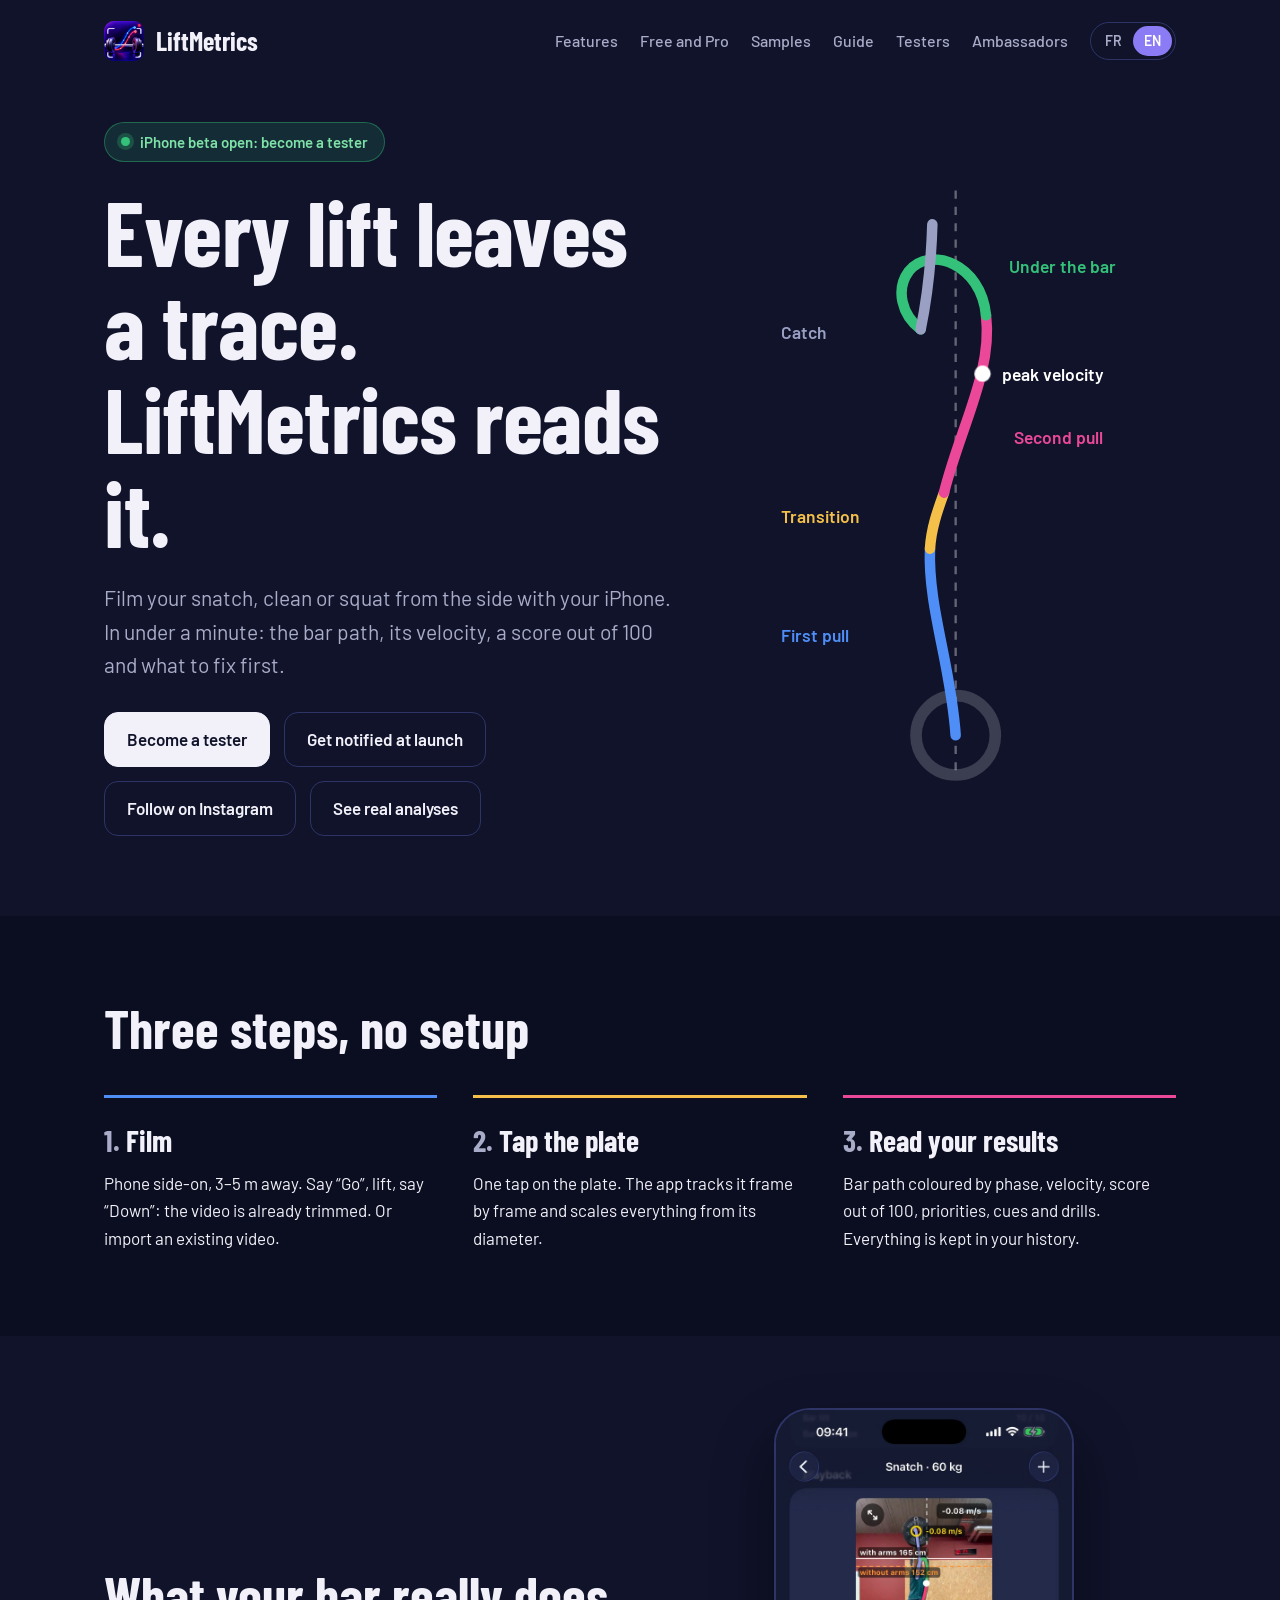
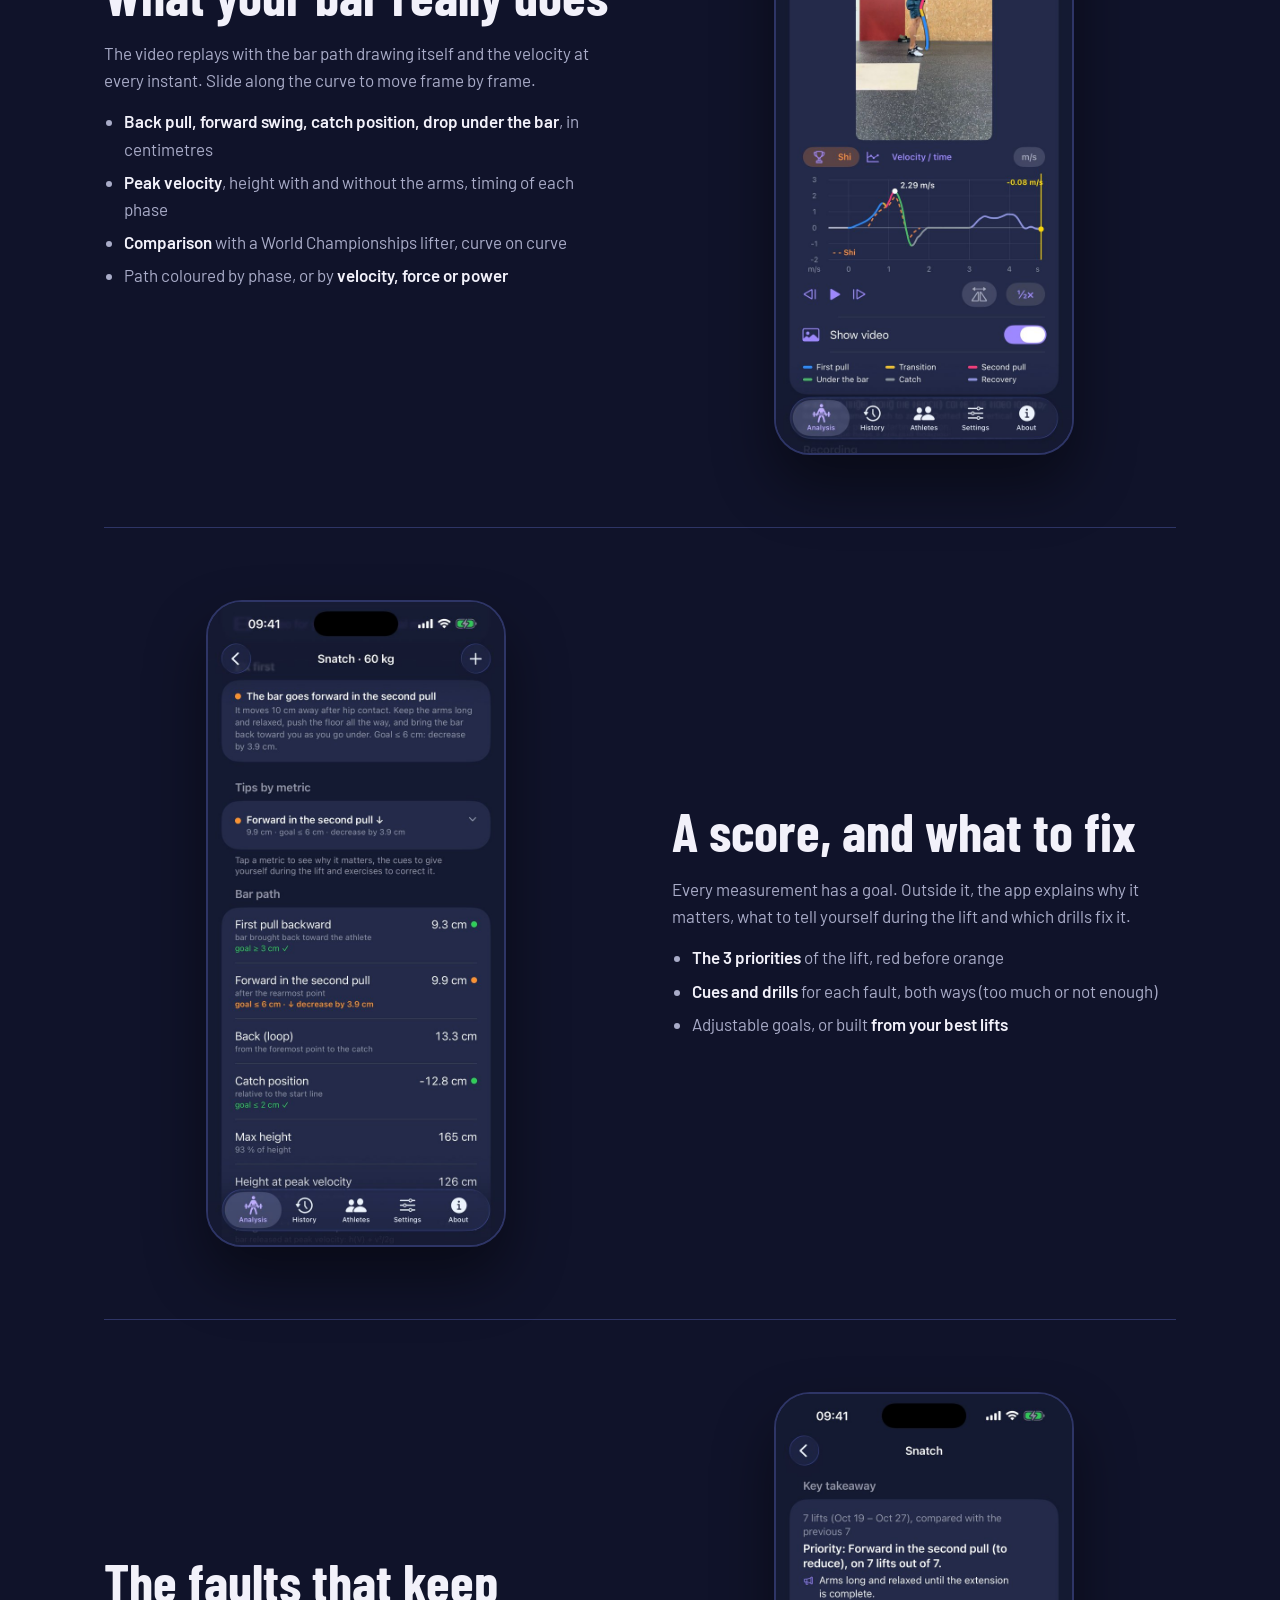
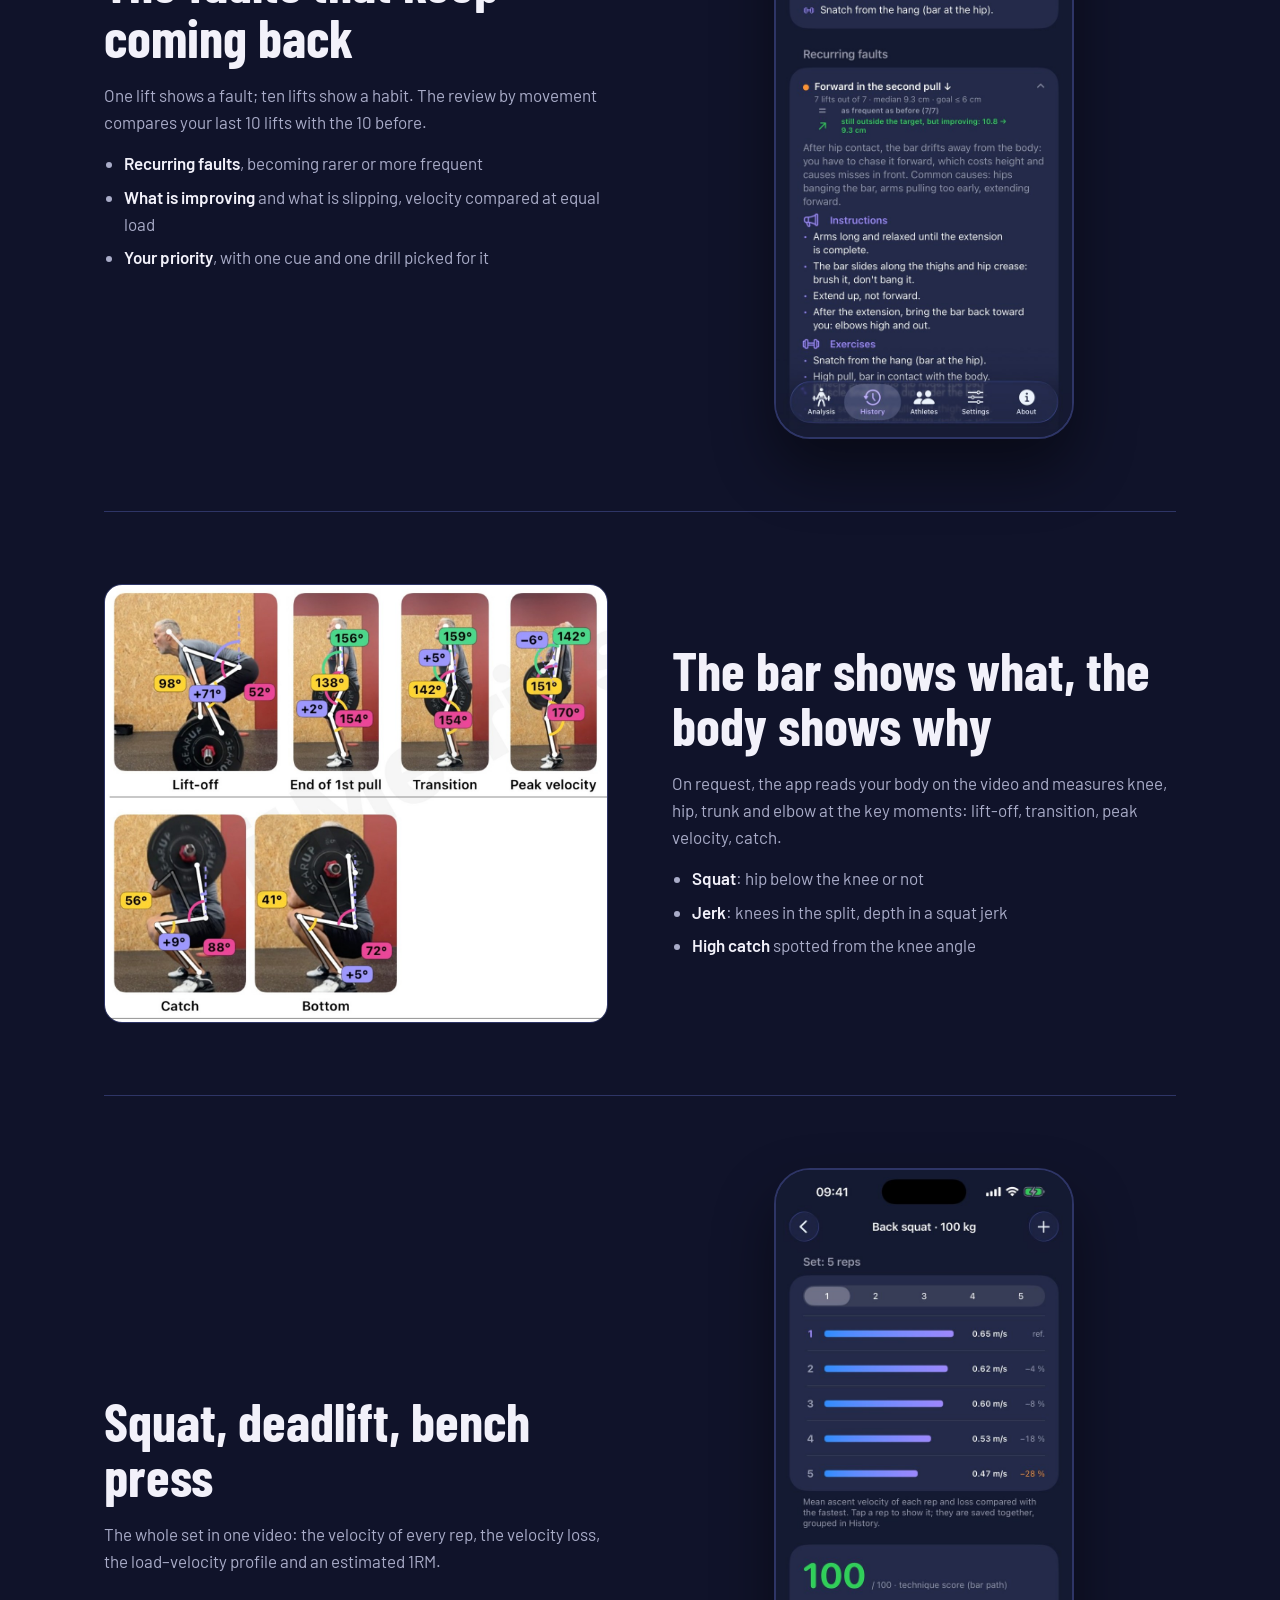
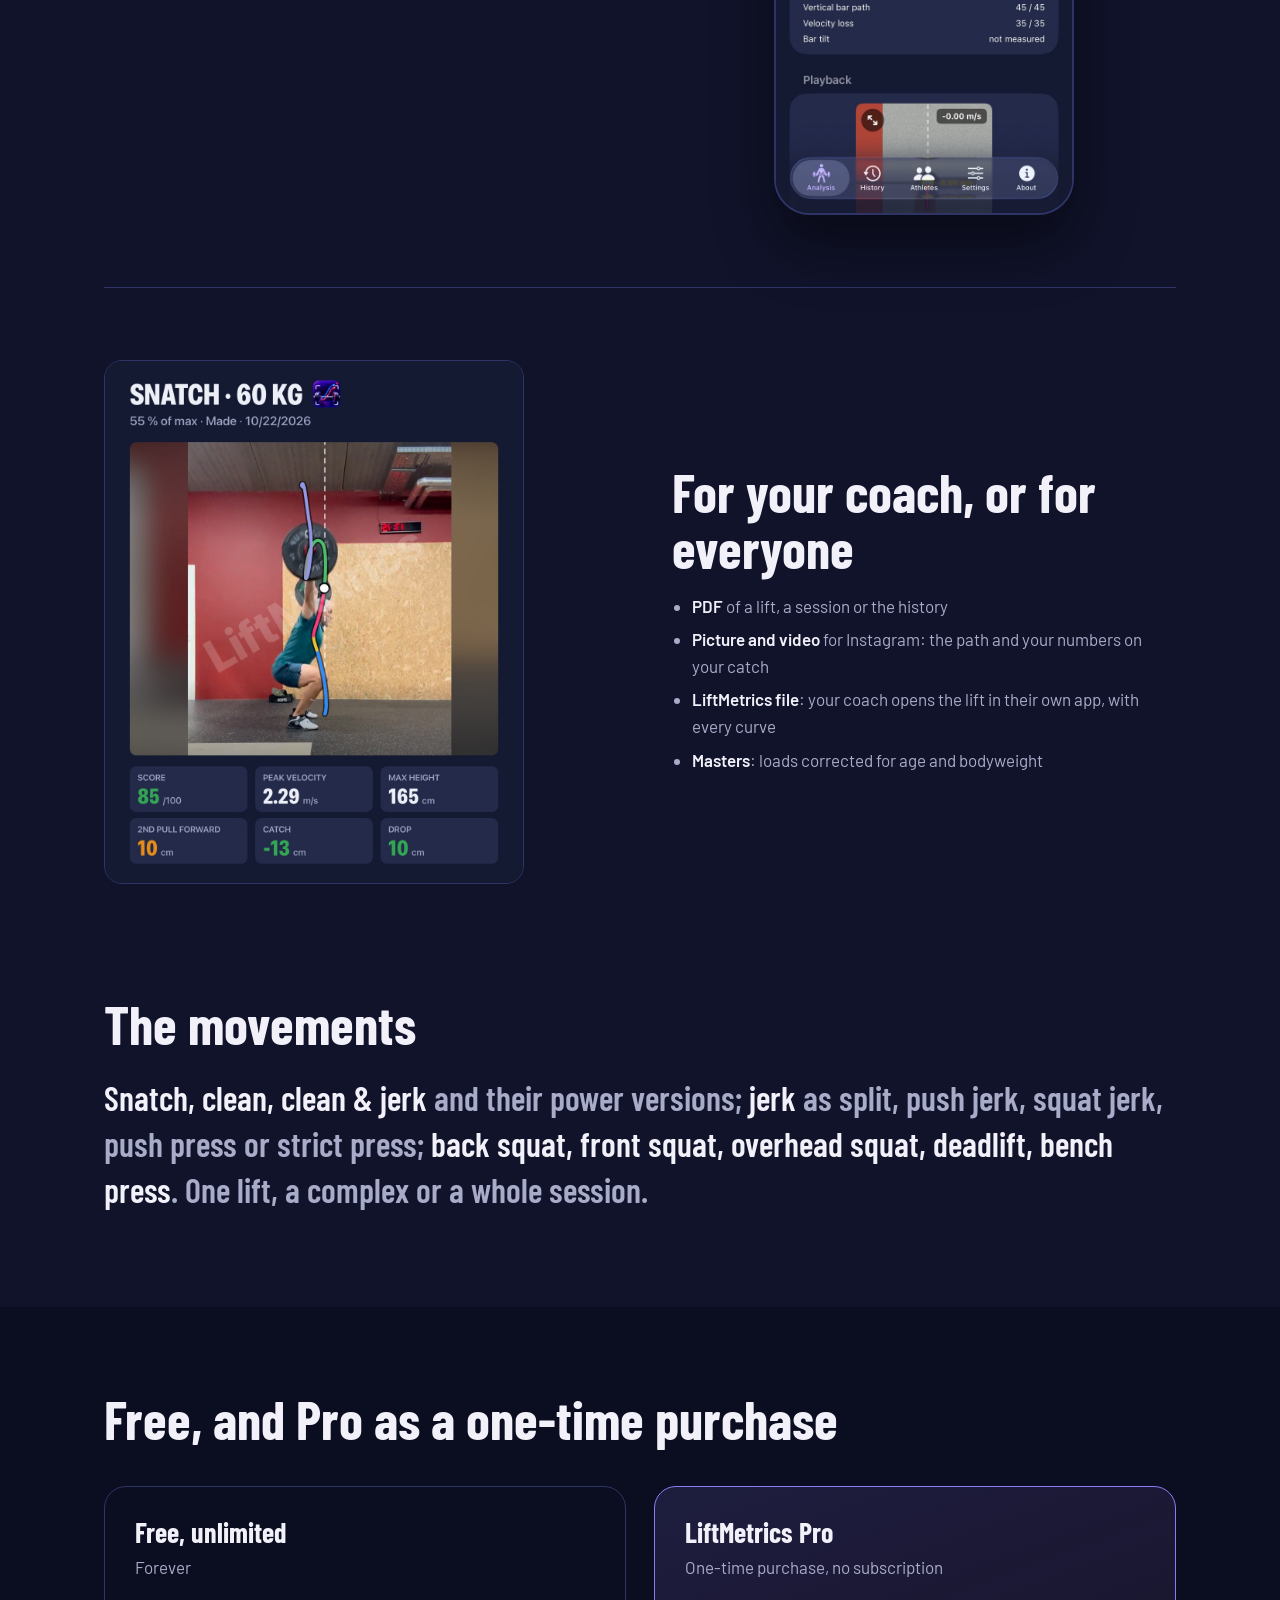
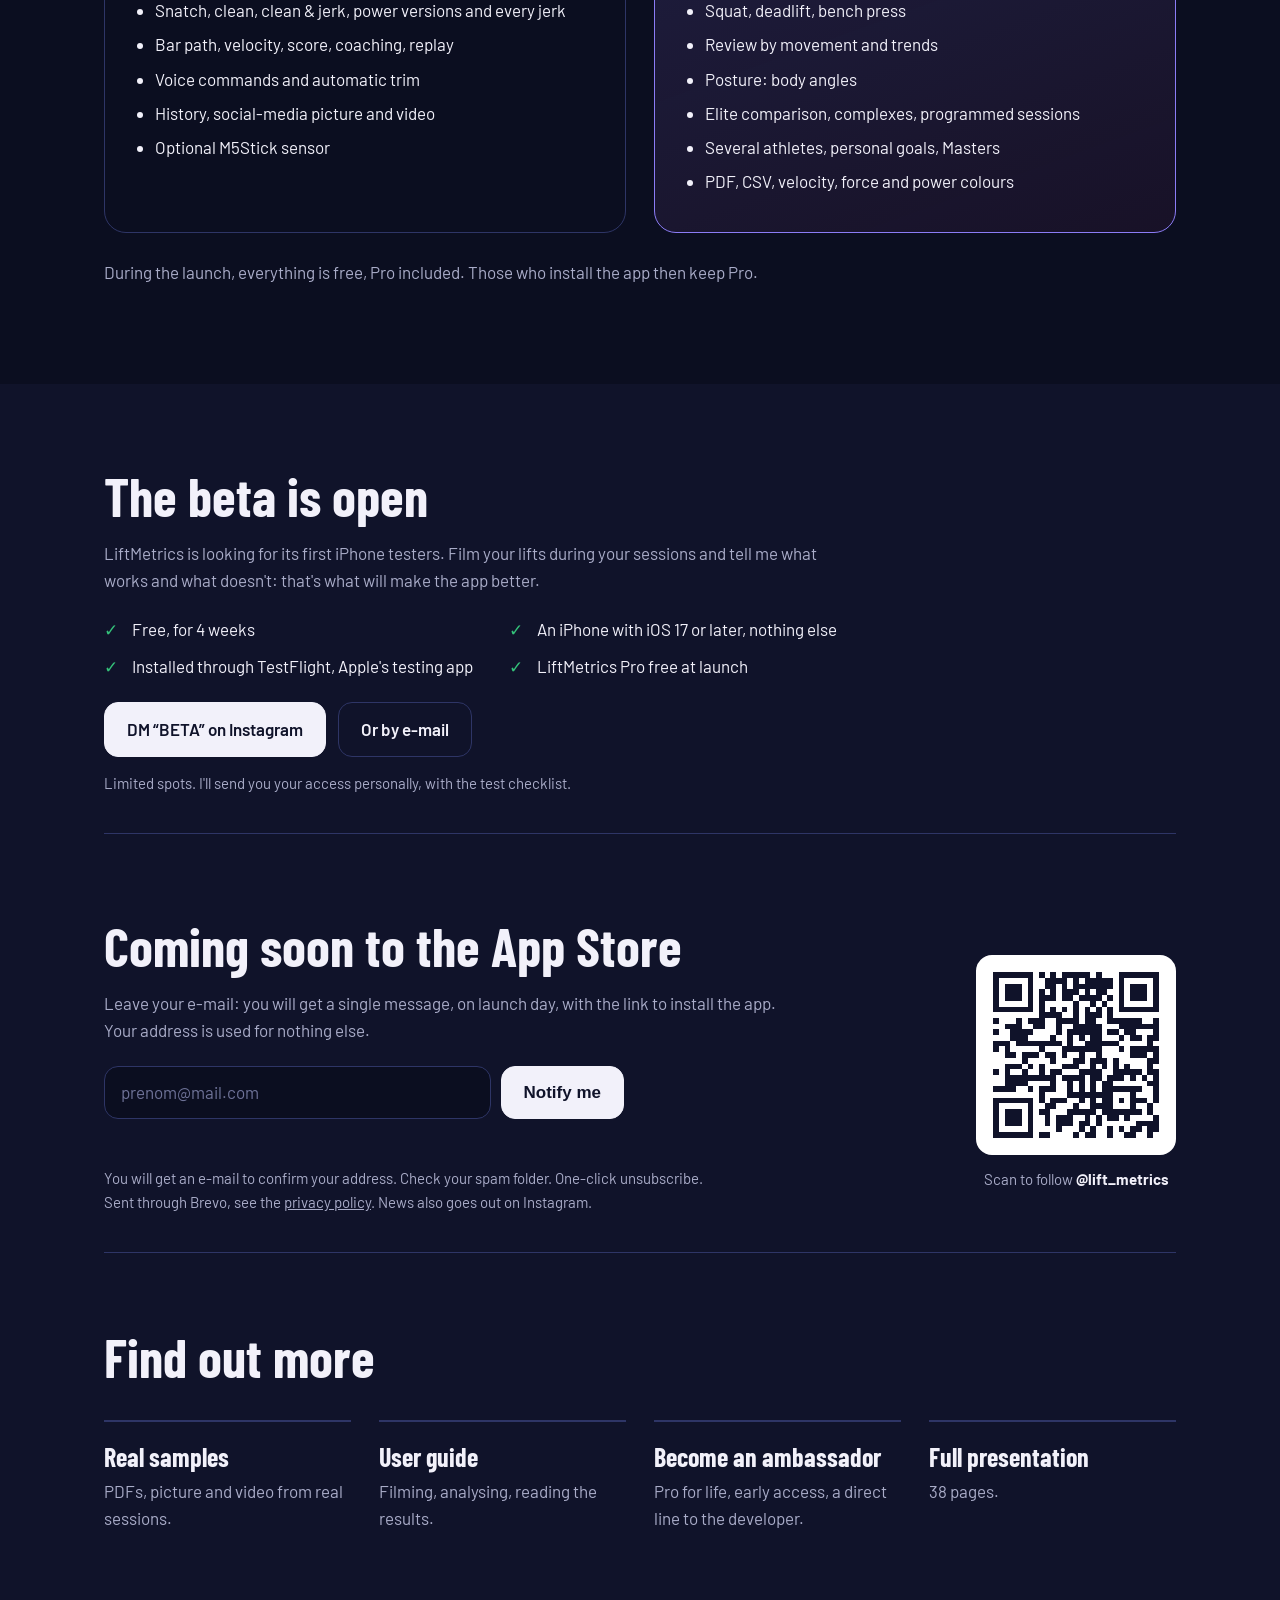
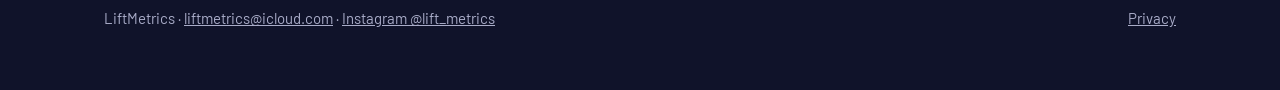
==== commit 2026c522: "Site: open beta section, updated tester checklist Co-Authored-By: Claude Opus 5.5 <noreply@anthropic" ====
--- a/index.html
+++ b/index.html
@@ -93,6 +93,14 @@
 .launch{margin-top:26px;color:var(--mist)}
 
 /* sortie : e-mail et QR code Instagram */
+.betabadge{display:inline-flex;align-items:center;gap:10px;background:rgba(52,194,122,.14);color:#7ee2a8;border:1px solid rgba(52,194,122,.4);border-radius:999px;padding:7px 16px;font-weight:600;font-size:15px;margin-bottom:22px;text-decoration:none}
+.betabadge i{width:9px;height:9px;border-radius:50%;background:#34c27a;box-shadow:0 0 0 4px rgba(52,194,122,.25)}
+.beta{padding:84px 0 24px;border-bottom:1px solid var(--line)}
+.beta h2{margin-bottom:16px} .beta p{max-width:42em}
+.beta ul{list-style:none;padding:0;margin:22px 0;display:grid;grid-template-columns:1fr 1fr;gap:10px 28px;max-width:46em}
+.beta li{padding-left:28px;position:relative} .beta li:before{content:"✓";position:absolute;left:0;color:#34c27a;font-weight:700}
+.beta .cta{display:flex;gap:12px;flex-wrap:wrap;margin:8px 0 14px}
+@media (max-width:700px){.beta ul{grid-template-columns:1fr}}
 .notify{display:grid;grid-template-columns:1fr auto;gap:56px;align-items:center;padding:84px 0 24px;border-bottom:1px solid var(--line)}
 .notify h2{margin-bottom:16px} .notify p{max-width:40em}
 .notify .cta{margin:22px 0 14px}
@@ -151,10 +159,12 @@
 
   <section class="hero">
     <div>
+      <a class="betabadge" href="#beta"><i></i><span lang="fr">Bêta ouverte sur iPhone : deviens testeur</span><span lang="en">iPhone beta open: become a tester</span></a>
       <h1><span lang="fr">Ta barre laisse une trace. LiftMetrics la lit.</span><span lang="en">Every lift leaves a trace. LiftMetrics reads it.</span></h1>
       <p class="sub"><span lang="fr">Filme ton arraché, ton épaulé ou ton squat de profil avec ton iPhone. En moins d'une minute : la trajectoire de la barre, sa vitesse, une note sur 100 et ce qu'il faut corriger en priorité.</span><span lang="en">Film your snatch, clean or squat from the side with your iPhone. In under a minute: the bar path, its velocity, a score out of 100 and what to fix first.</span></p>
       <div class="cta">
-        <a class="btn main" href="#notify"><span lang="fr">Être prévenu de la sortie</span><span lang="en">Get notified at launch</span></a>
+        <a class="btn main" href="#beta"><span lang="fr">Devenir testeur</span><span lang="en">Become a tester</span></a>
+        <a class="btn" href="#notify"><span lang="fr">Être prévenu de la sortie</span><span lang="en">Get notified at launch</span></a>
         <a class="btn" href="https://www.instagram.com/lift_metrics"><span lang="fr">Suivre sur Instagram</span><span lang="en">Follow on Instagram</span></a>
         <a class="btn" href="samples/"><span lang="fr">Voir des analyses réelles</span><span lang="en">See real analyses</span></a>
       </div>
@@ -305,6 +315,22 @@
 </section>
 
 <div class="wrap">
+  <section class="beta" id="beta">
+    <h2><span lang="fr">La bêta est ouverte</span><span lang="en">The beta is open</span></h2>
+    <p class="muted"><span lang="fr">LiftMetrics cherche ses premiers testeurs sur iPhone. Tu filmes tes barres pendant tes séances, tu me dis ce qui marche et ce qui coince : c'est ce qui fera progresser l'app.</span><span lang="en">LiftMetrics is looking for its first iPhone testers. Film your lifts during your sessions and tell me what works and what doesn't: that's what will make the app better.</span></p>
+    <ul>
+      <li><span lang="fr">Gratuit, pendant 4 semaines</span><span lang="en">Free, for 4 weeks</span></li>
+      <li><span lang="fr">Un iPhone sous iOS 17 ou plus, rien d'autre</span><span lang="en">An iPhone with iOS 17 or later, nothing else</span></li>
+      <li><span lang="fr">Installation par TestFlight, l'app de test d'Apple</span><span lang="en">Installed through TestFlight, Apple's testing app</span></li>
+      <li><span lang="fr">LiftMetrics Pro offert à la sortie</span><span lang="en">LiftMetrics Pro free at launch</span></li>
+    </ul>
+    <div class="cta">
+      <a class="btn main" href="https://ig.me/m/lift_metrics"><span lang="fr">Écris « BETA » sur Instagram</span><span lang="en">DM “BETA” on Instagram</span></a>
+      <a class="btn" href="mailto:liftmetrics@icloud.com?subject=BETA%20LiftMetrics"><span lang="fr">Ou par e-mail</span><span lang="en">Or by e-mail</span></a>
+    </div>
+    <p class="muted small"><span lang="fr">Places limitées. Je t'envoie ton accès personnellement, avec la fiche de tests.</span><span lang="en">Limited spots. I'll send you your access personally, with the test checklist.</span></p>
+  </section>
+
   <section class="notify" id="notify">
     <div>
       <h2><span lang="fr">Bientôt sur l'App Store</span><span lang="en">Coming soon to the App Store</span></h2>
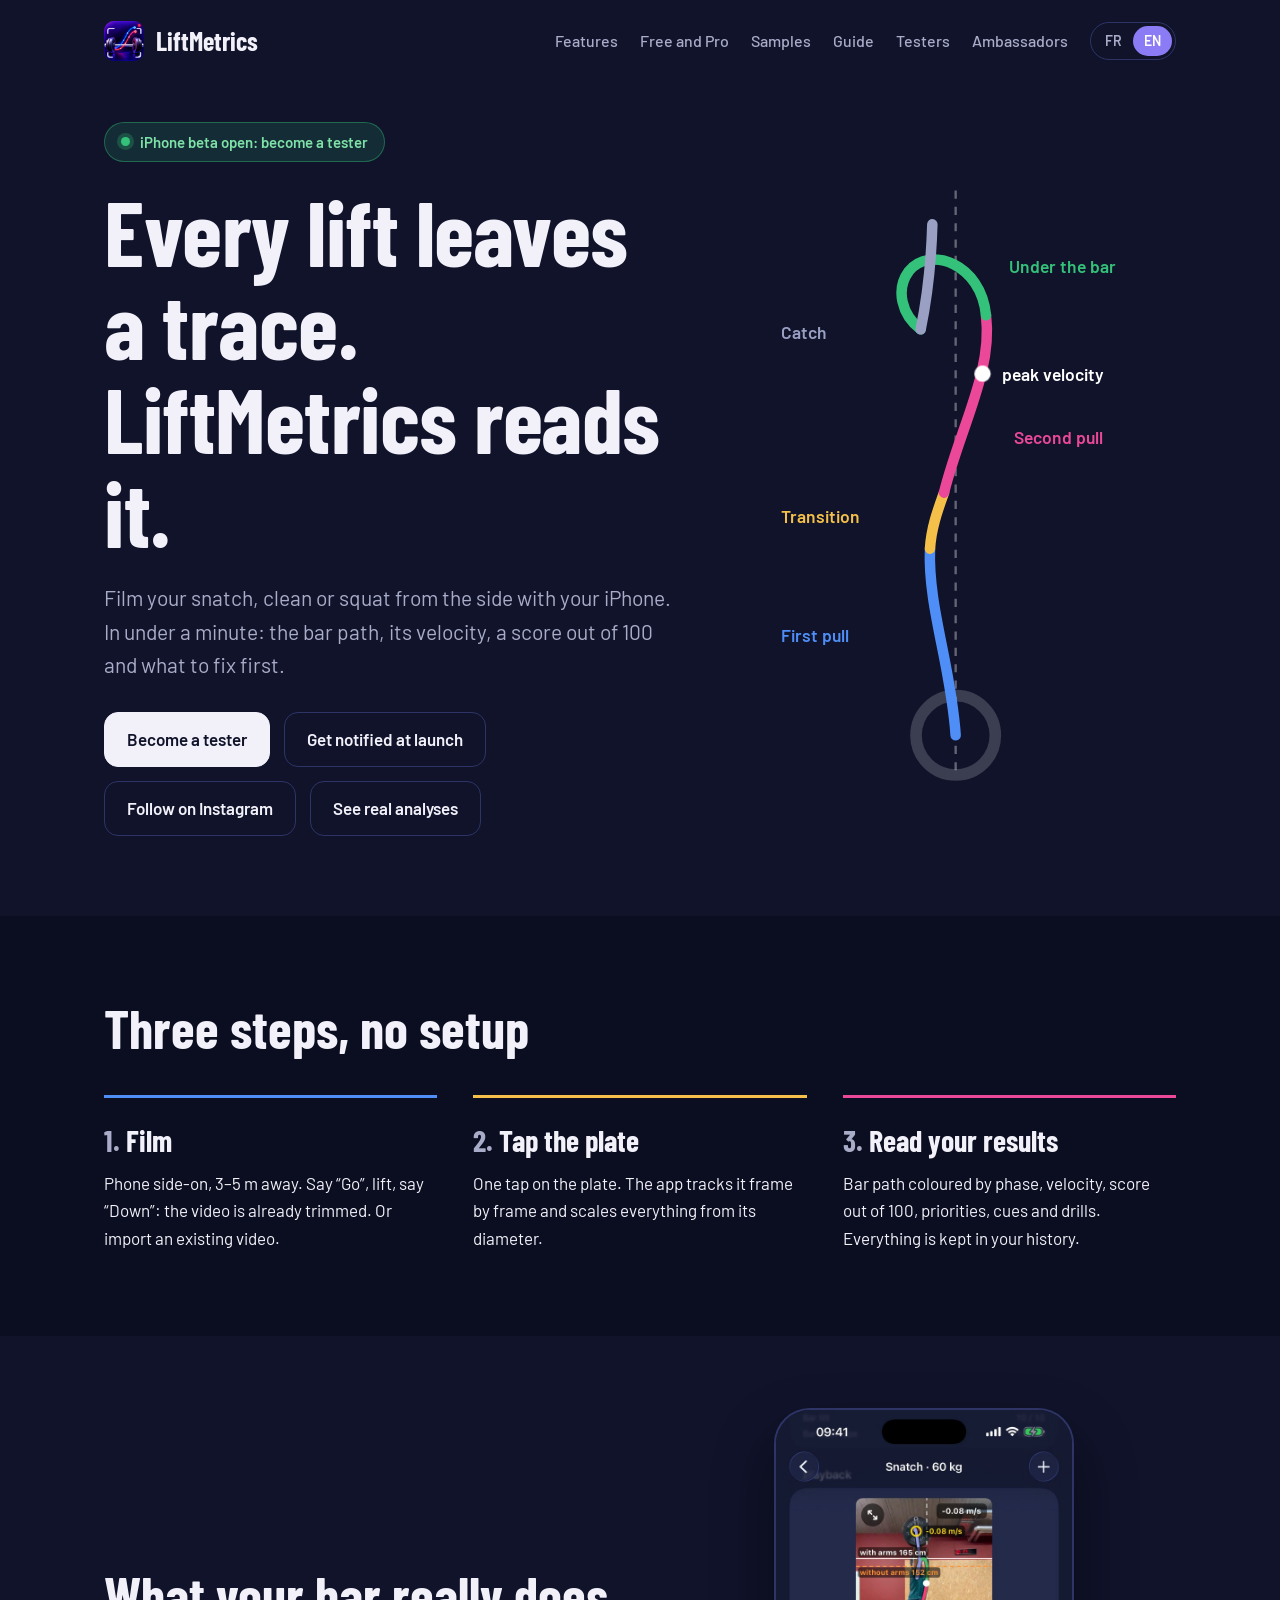
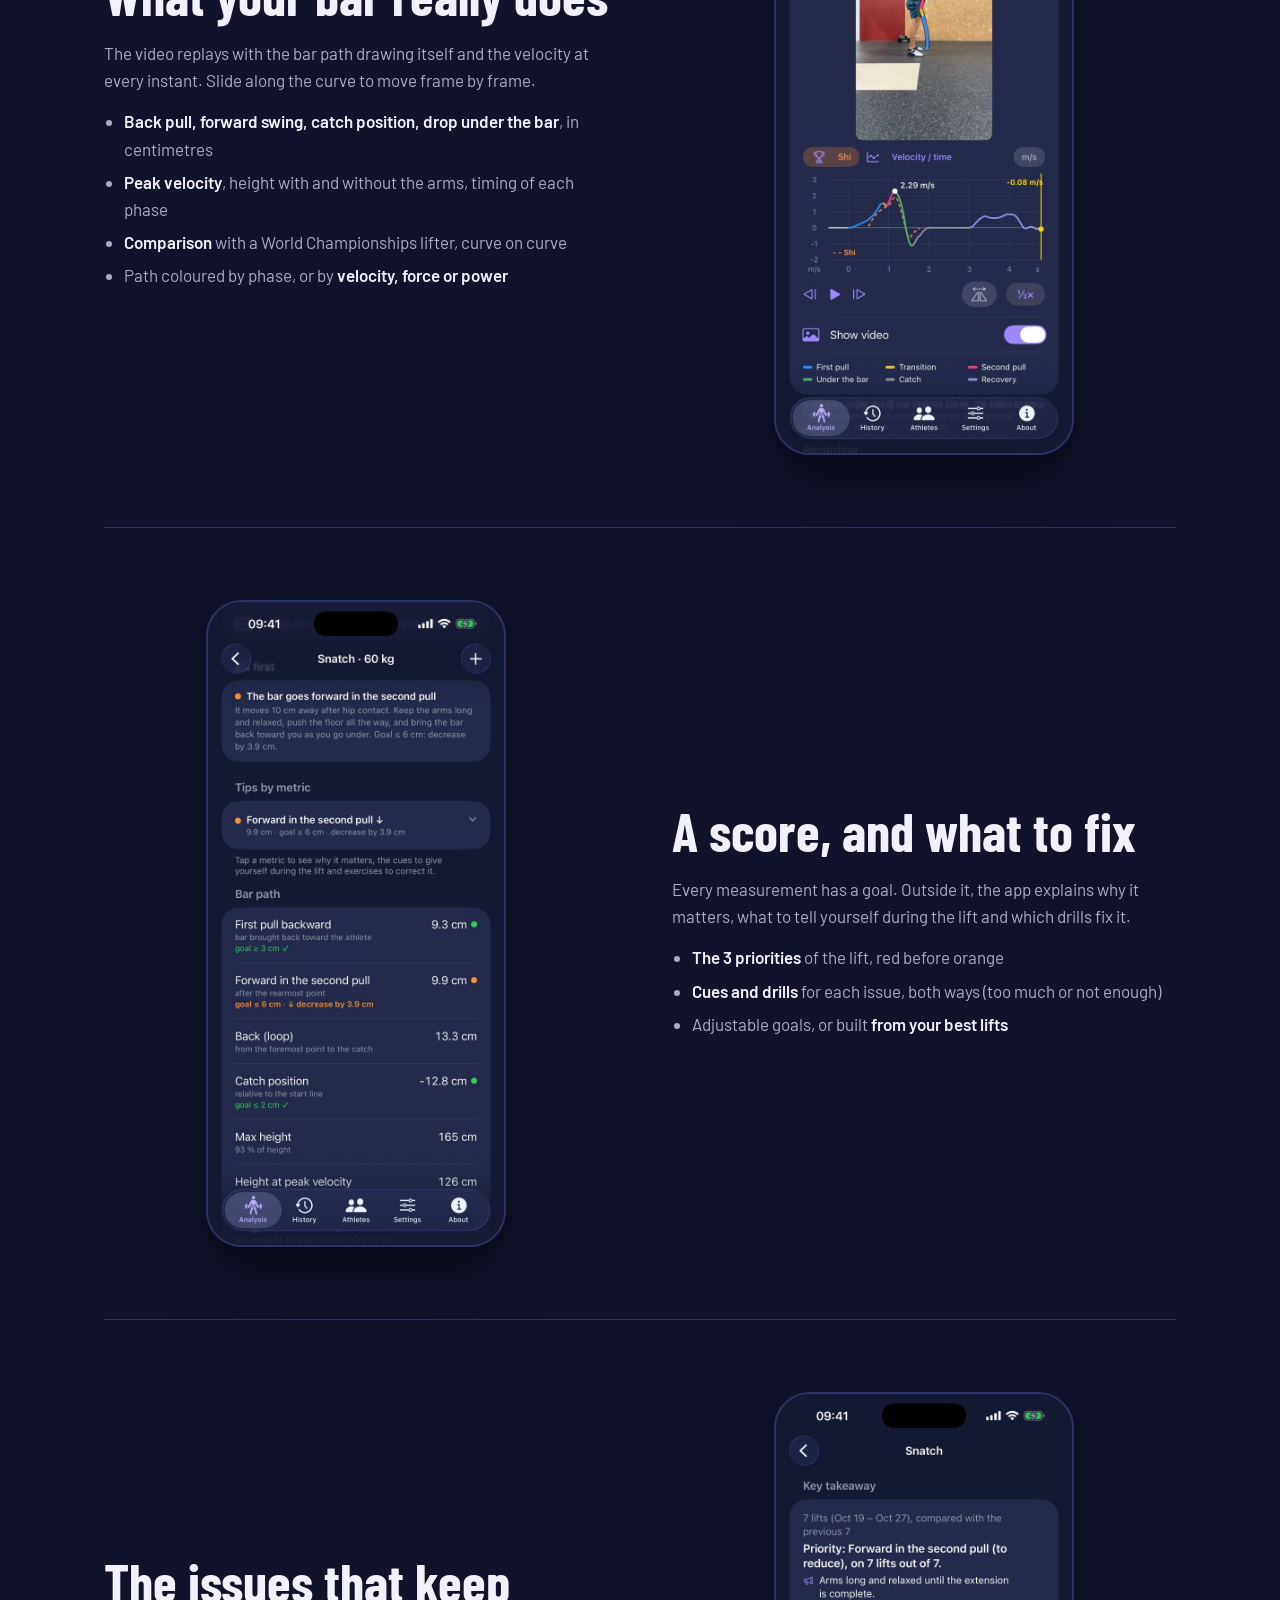
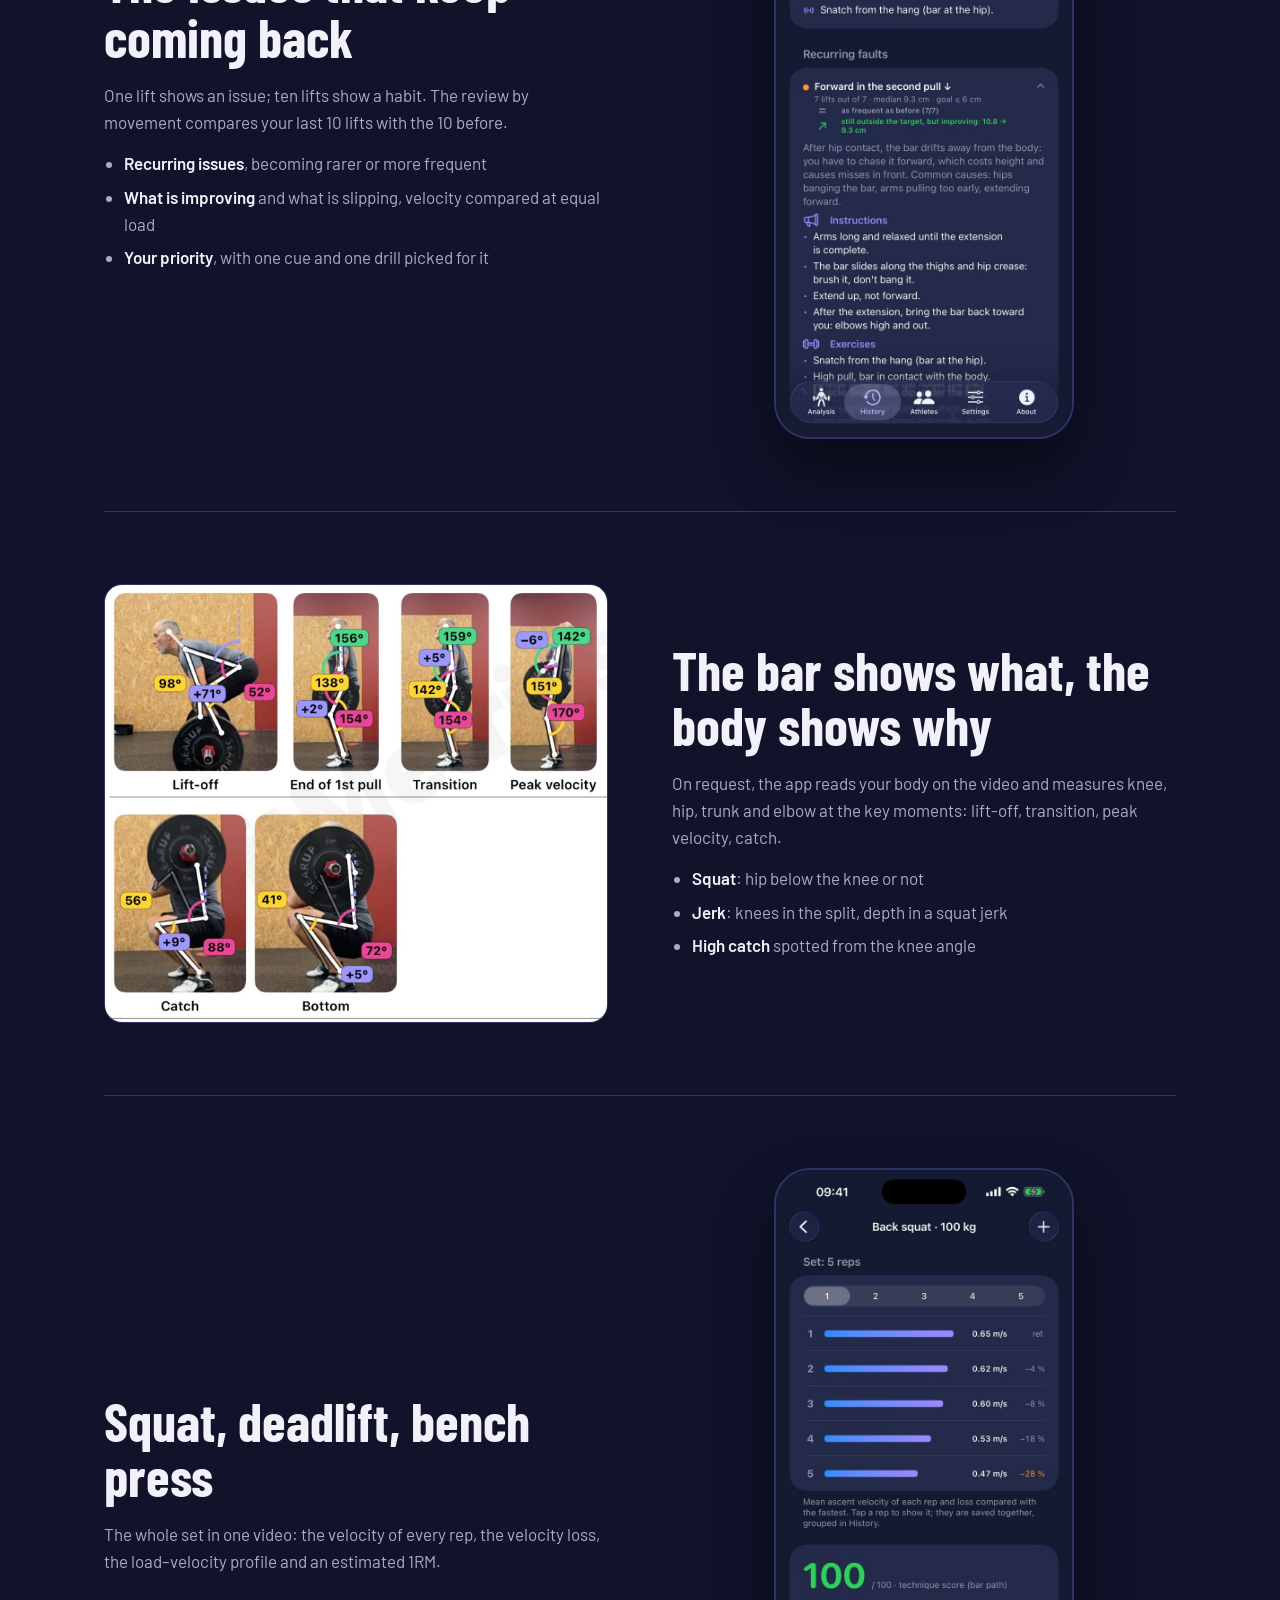
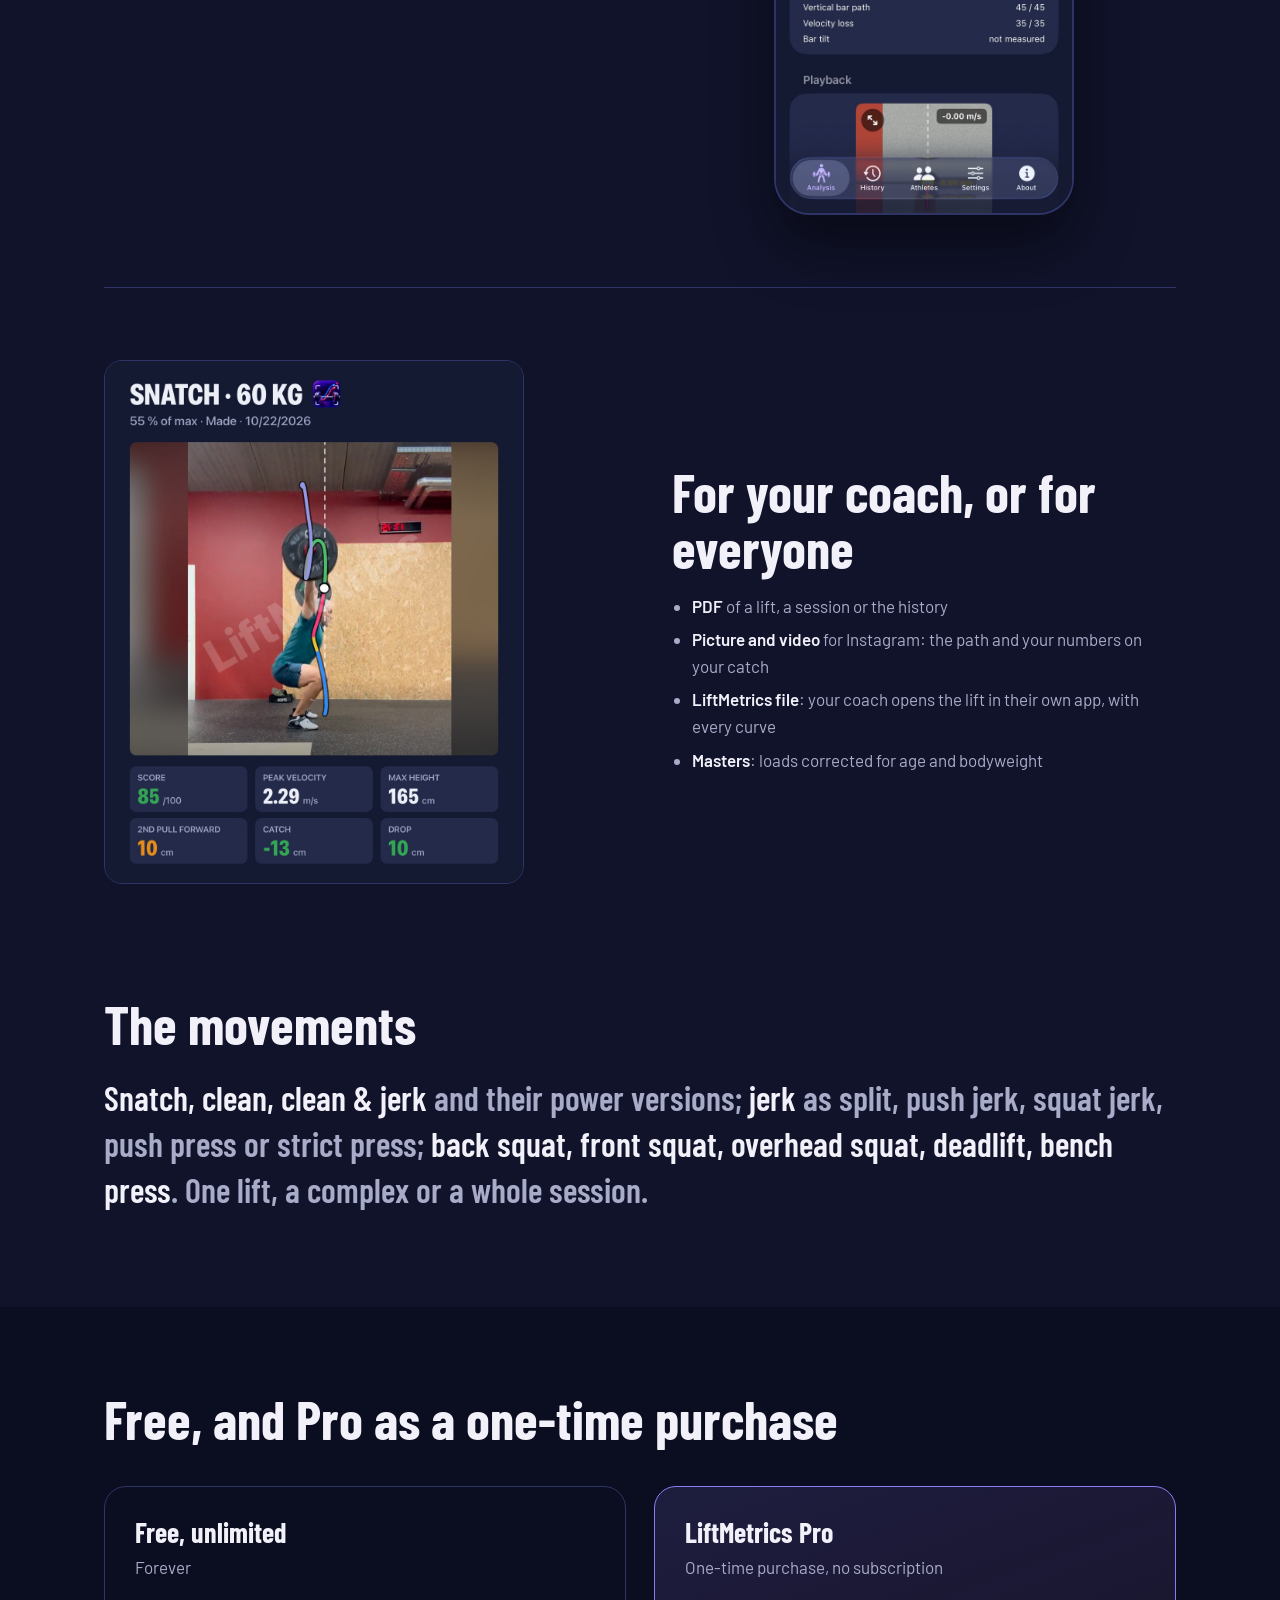
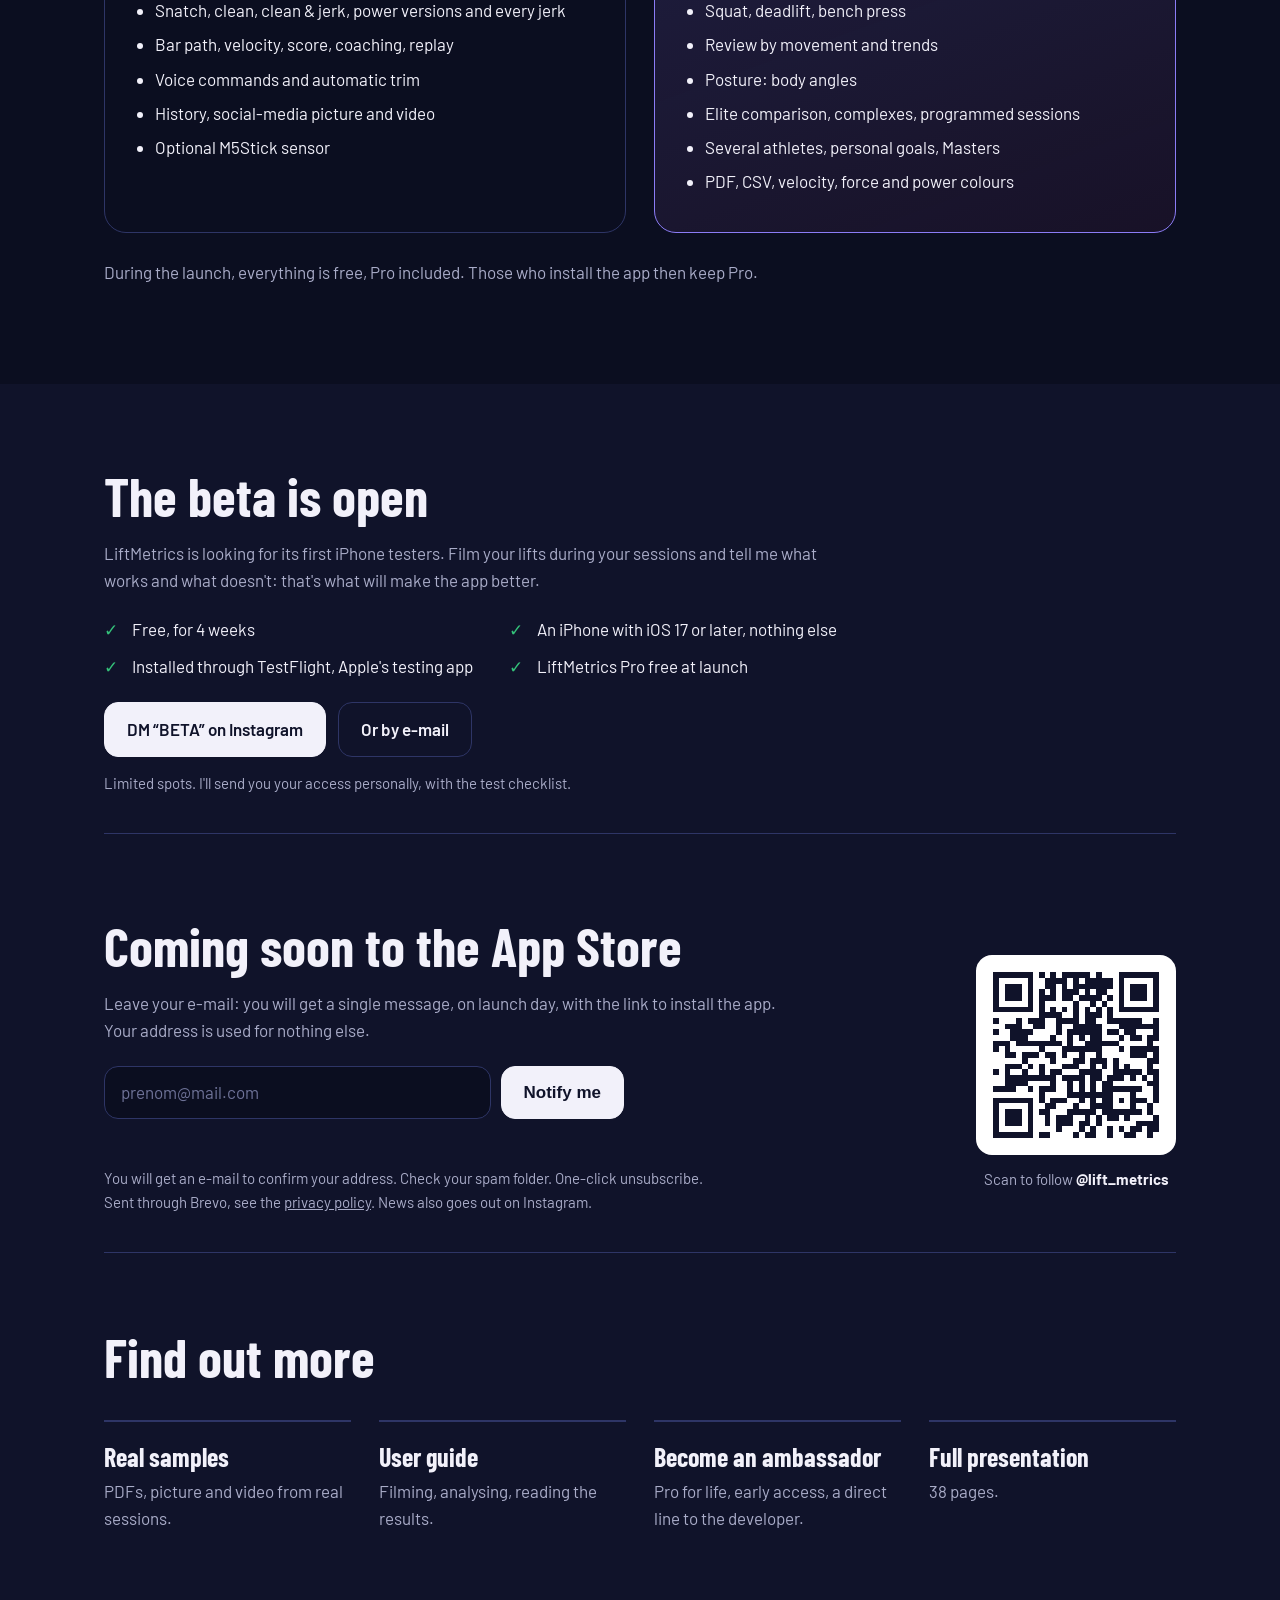
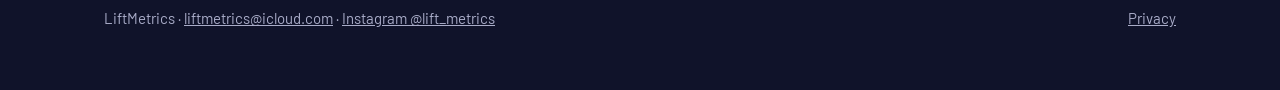
==== commit e53de5ec: "Site: use issue instead of fault in English Co-Authored-By: Claude Opus 5.5 <noreply@anthropic.com> " ====
--- a/index.html
+++ b/index.html
@@ -222,7 +222,7 @@
       <p class="muted"><span lang="fr">Chaque mesure a son objectif. En dehors, l'app explique pourquoi c'est un problème, ce qu'il faut te dire pendant la barre et quels exercices font progresser.</span><span lang="en">Every measurement has a goal. Outside it, the app explains why it matters, what to tell yourself during the lift and which drills fix it.</span></p>
       <ul>
         <li><span lang="fr"><b>Les 3 priorités</b> de la barre, rouge avant orange</span><span lang="en"><b>The 3 priorities</b> of the lift, red before orange</span></li>
-        <li><span lang="fr"><b>Consignes et exercices</b> pour chaque défaut, dans les deux sens (trop ou pas assez)</span><span lang="en"><b>Cues and drills</b> for each fault, both ways (too much or not enough)</span></li>
+        <li><span lang="fr"><b>Consignes et exercices</b> pour chaque défaut, dans les deux sens (trop ou pas assez)</span><span lang="en"><b>Cues and drills</b> for each issue, both ways (too much or not enough)</span></li>
         <li><span lang="fr">Objectifs réglables, ou calculés <b>d'après tes meilleures barres</b></span><span lang="en">Adjustable goals, or built <b>from your best lifts</b></span></li>
       </ul>
     </div>
@@ -231,10 +231,10 @@
 
   <section class="feat">
     <div>
-      <h2><span lang="fr">Tes défauts qui reviennent</span><span lang="en">The faults that keep coming back</span></h2>
-      <p class="muted"><span lang="fr">Une barre montre un défaut ; dix barres montrent une habitude. Le bilan par mouvement compare tes 10 dernières barres aux 10 précédentes.</span><span lang="en">One lift shows a fault; ten lifts show a habit. The review by movement compares your last 10 lifts with the 10 before.</span></p>
+      <h2><span lang="fr">Tes défauts qui reviennent</span><span lang="en">The issues that keep coming back</span></h2>
+      <p class="muted"><span lang="fr">Une barre montre un défaut ; dix barres montrent une habitude. Le bilan par mouvement compare tes 10 dernières barres aux 10 précédentes.</span><span lang="en">One lift shows an issue; ten lifts show a habit. The review by movement compares your last 10 lifts with the 10 before.</span></p>
       <ul>
-        <li><span lang="fr"><b>Défauts récurrents</b>, de plus en plus rares ou de plus en plus fréquents</span><span lang="en"><b>Recurring faults</b>, becoming rarer or more frequent</span></li>
+        <li><span lang="fr"><b>Défauts récurrents</b>, de plus en plus rares ou de plus en plus fréquents</span><span lang="en"><b>Recurring issues</b>, becoming rarer or more frequent</span></li>
         <li><span lang="fr"><b>Ce qui progresse</b> et ce qui recule, la vitesse comparée à charge égale</span><span lang="en"><b>What is improving</b> and what is slipping, velocity compared at equal load</span></li>
         <li><span lang="fr"><b>Ta priorité</b>, avec une consigne et un exercice choisis pour elle</span><span lang="en"><b>Your priority</b>, with one cue and one drill picked for it</span></li>
       </ul>
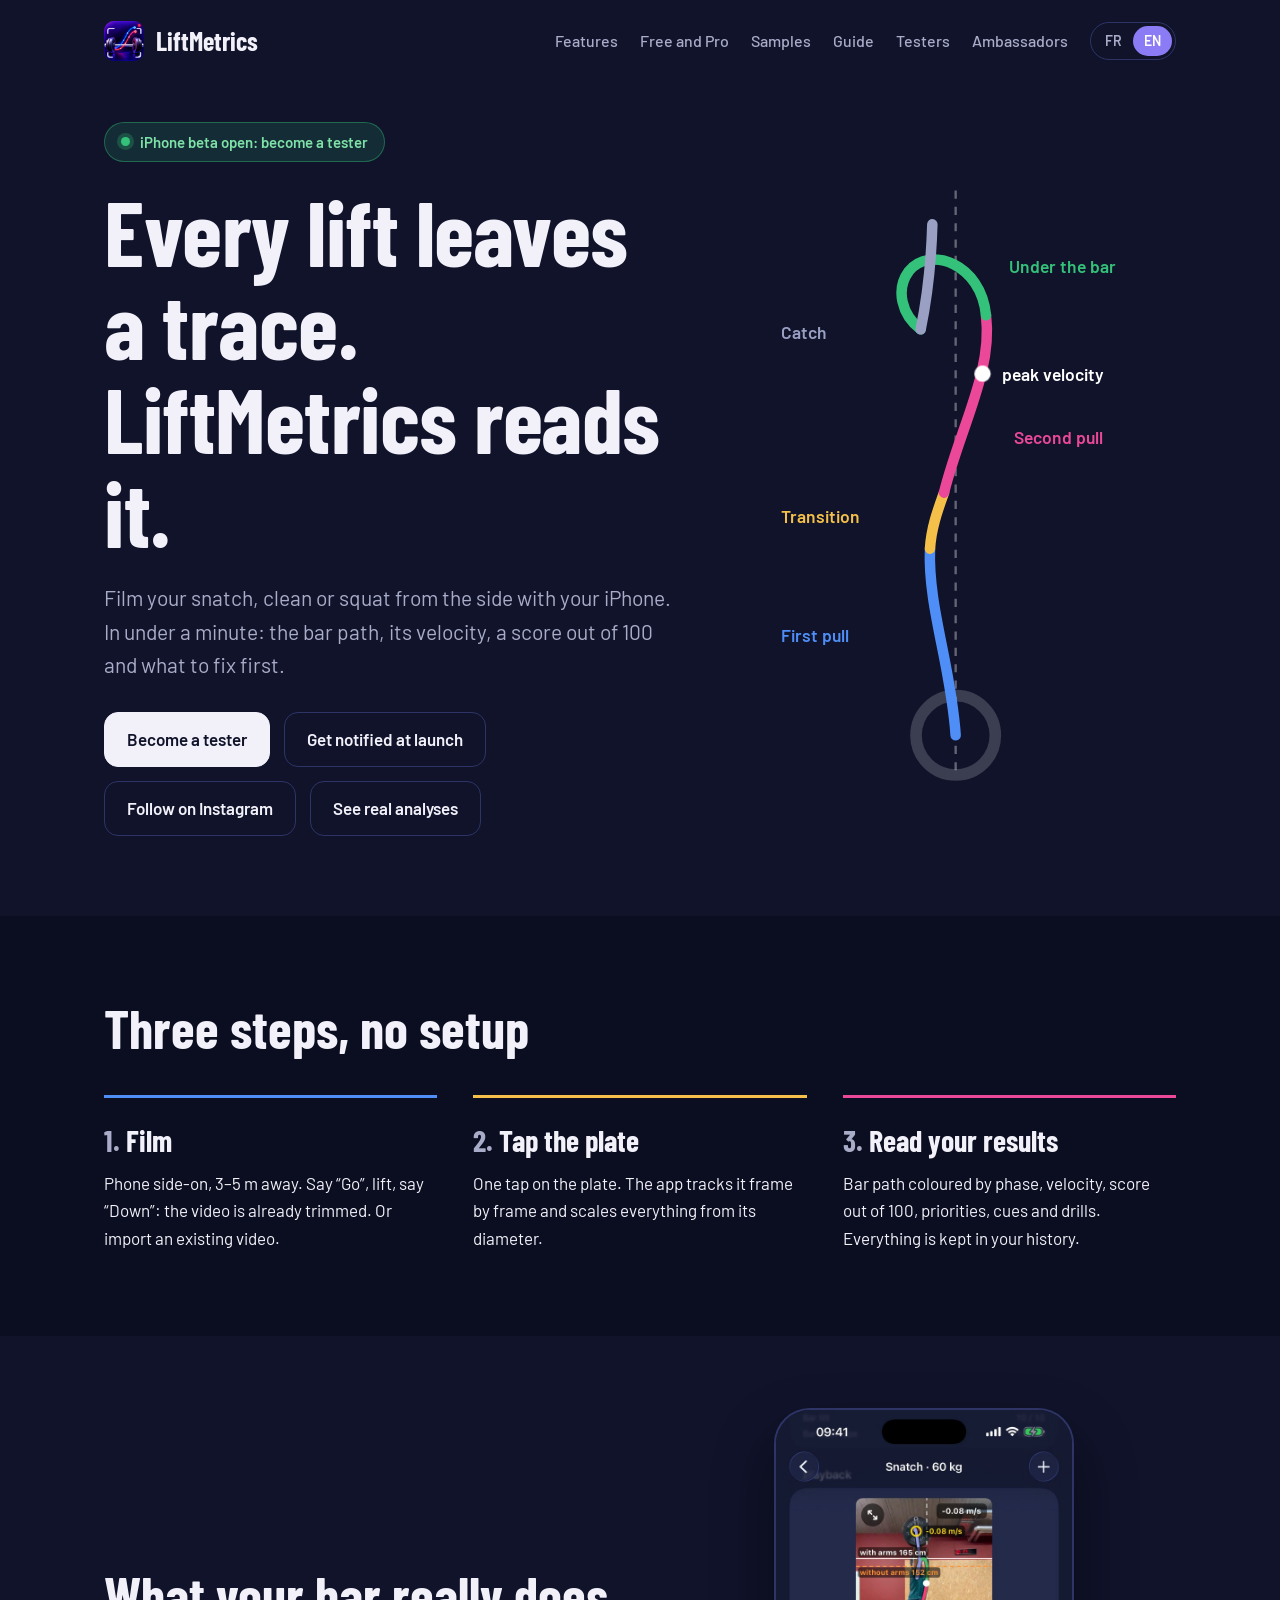
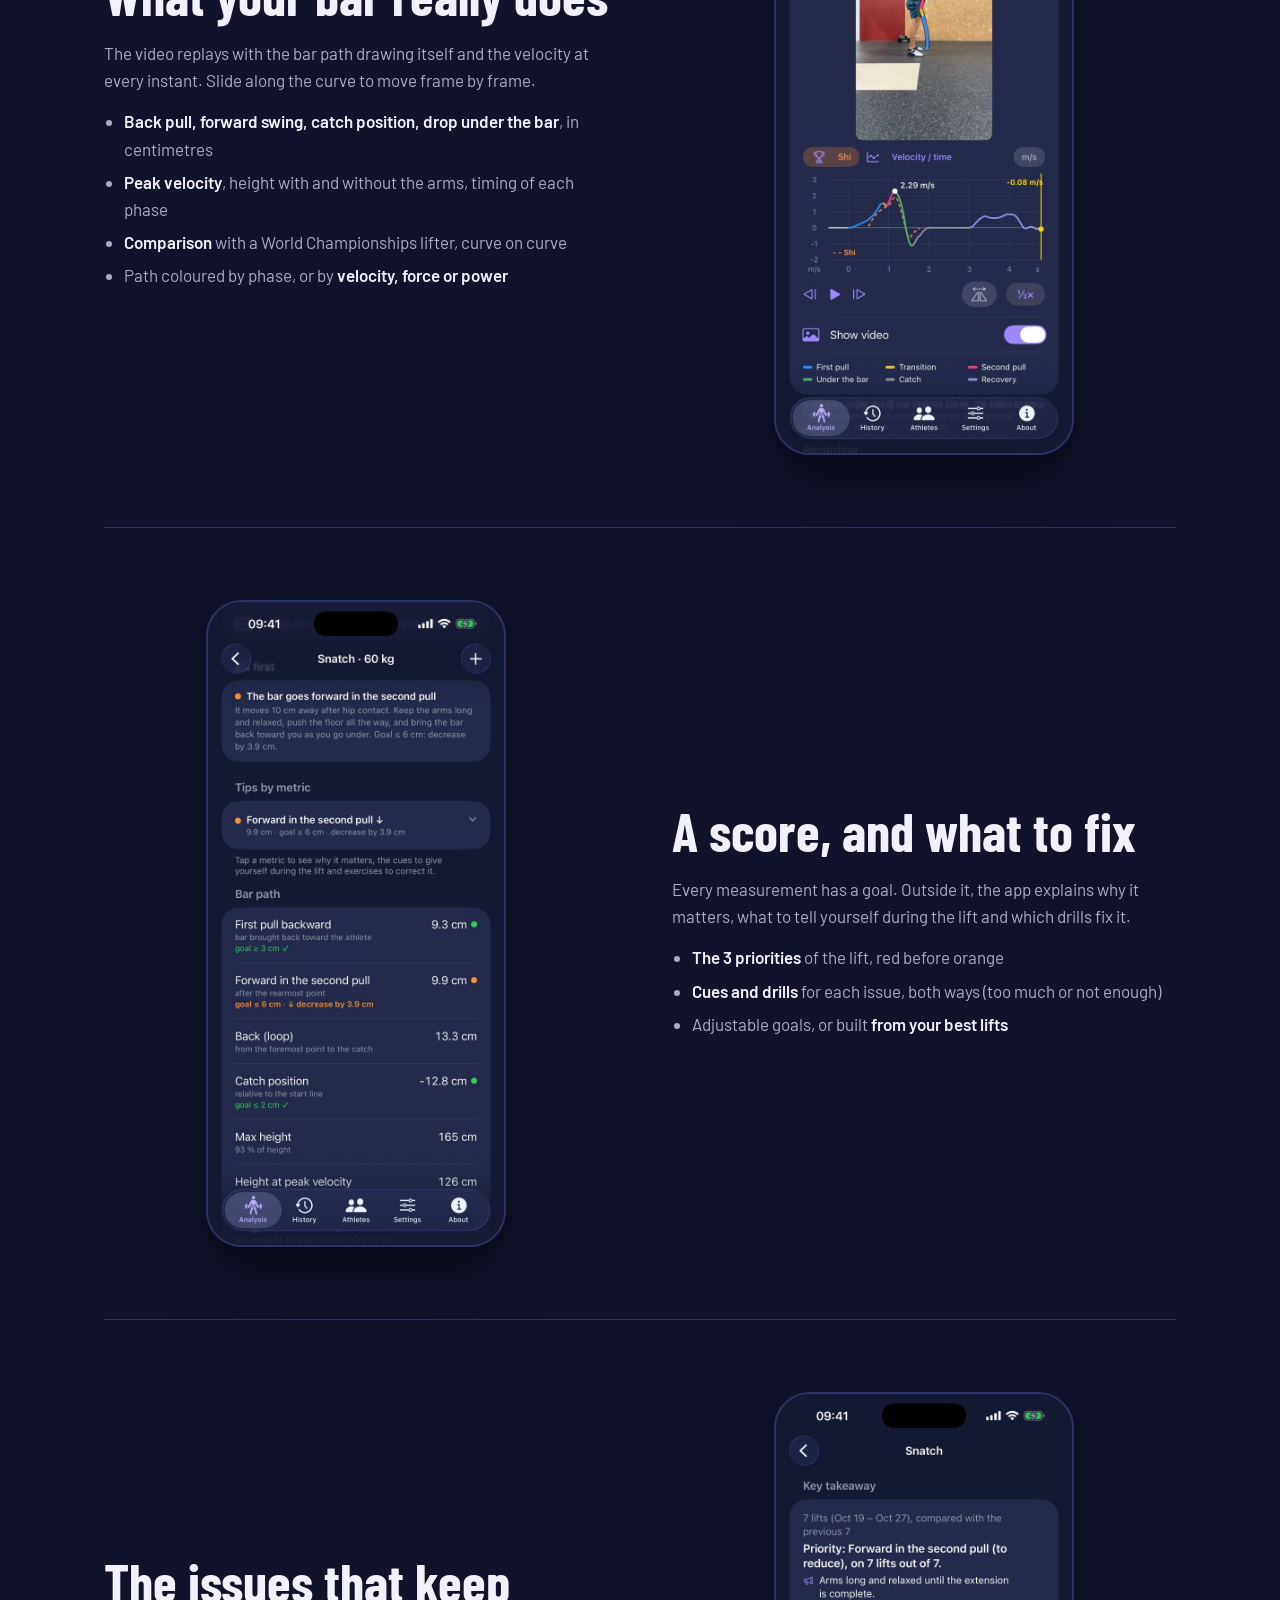
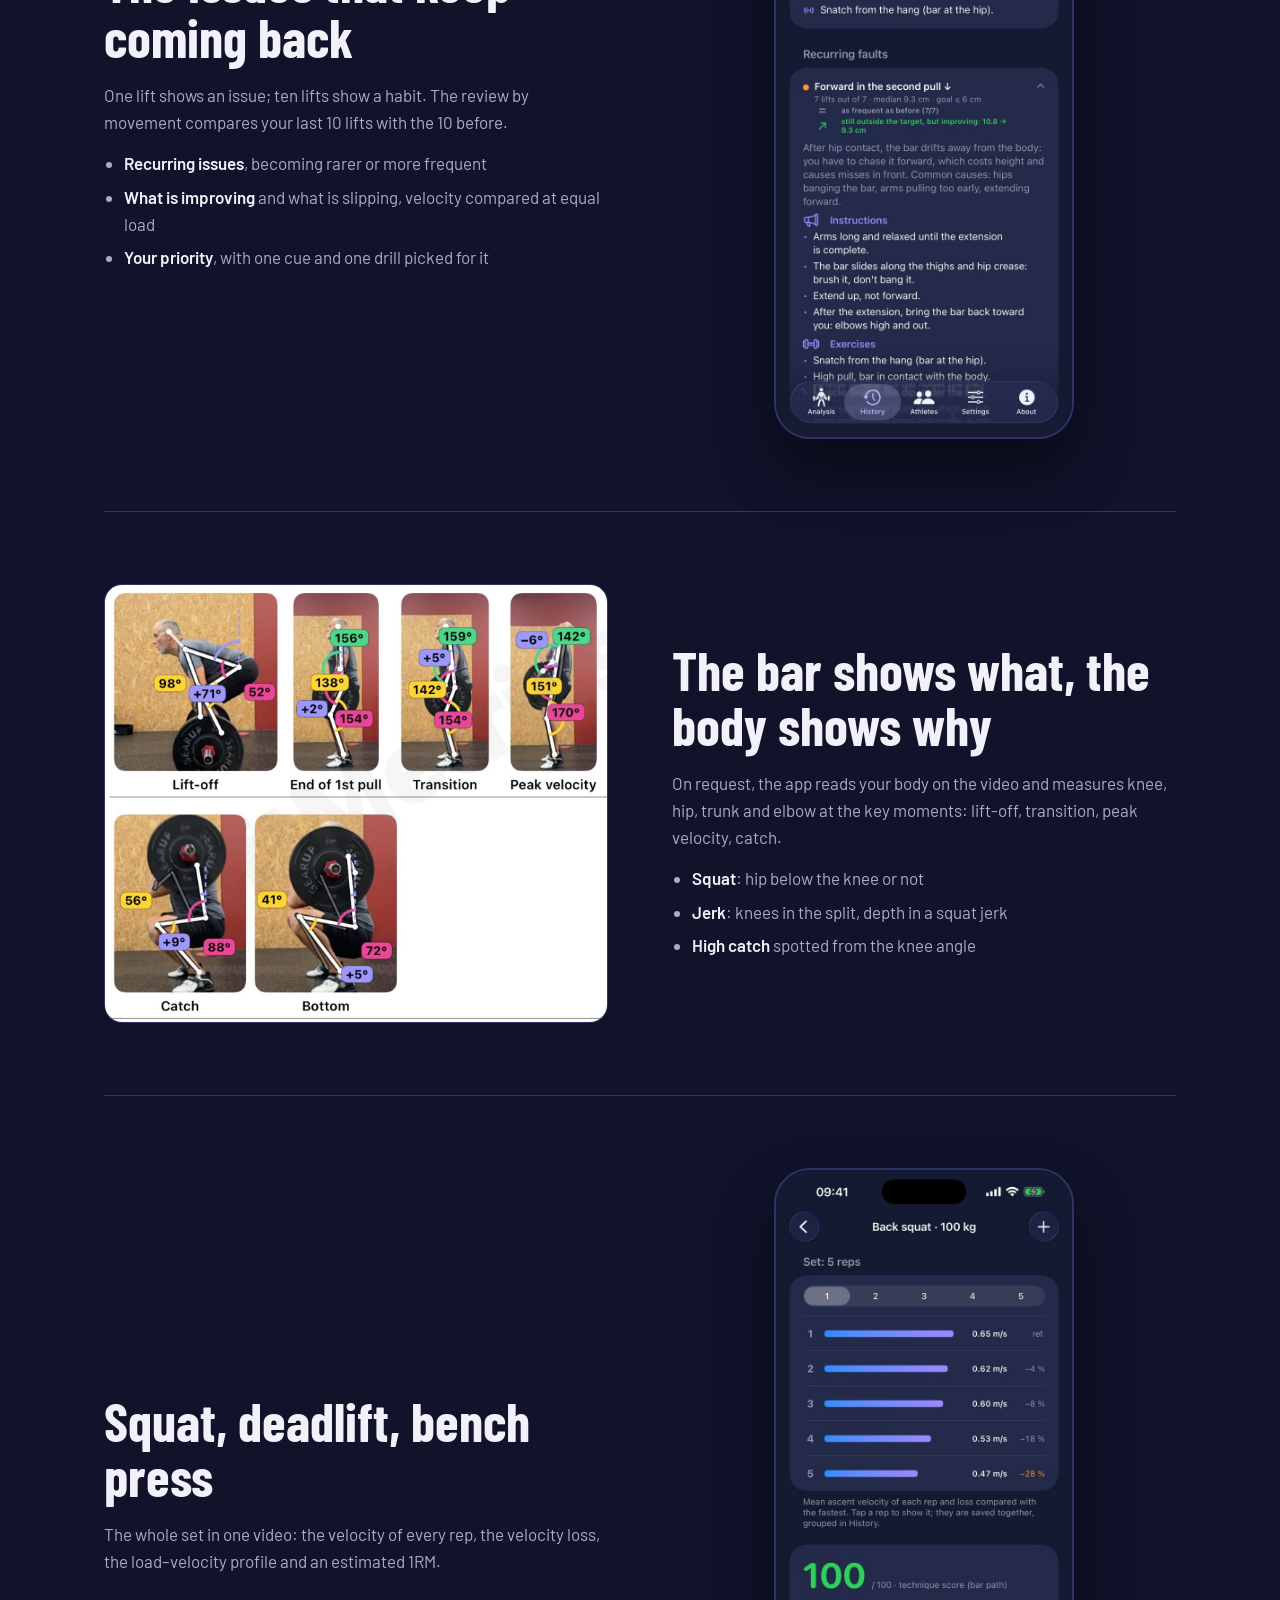
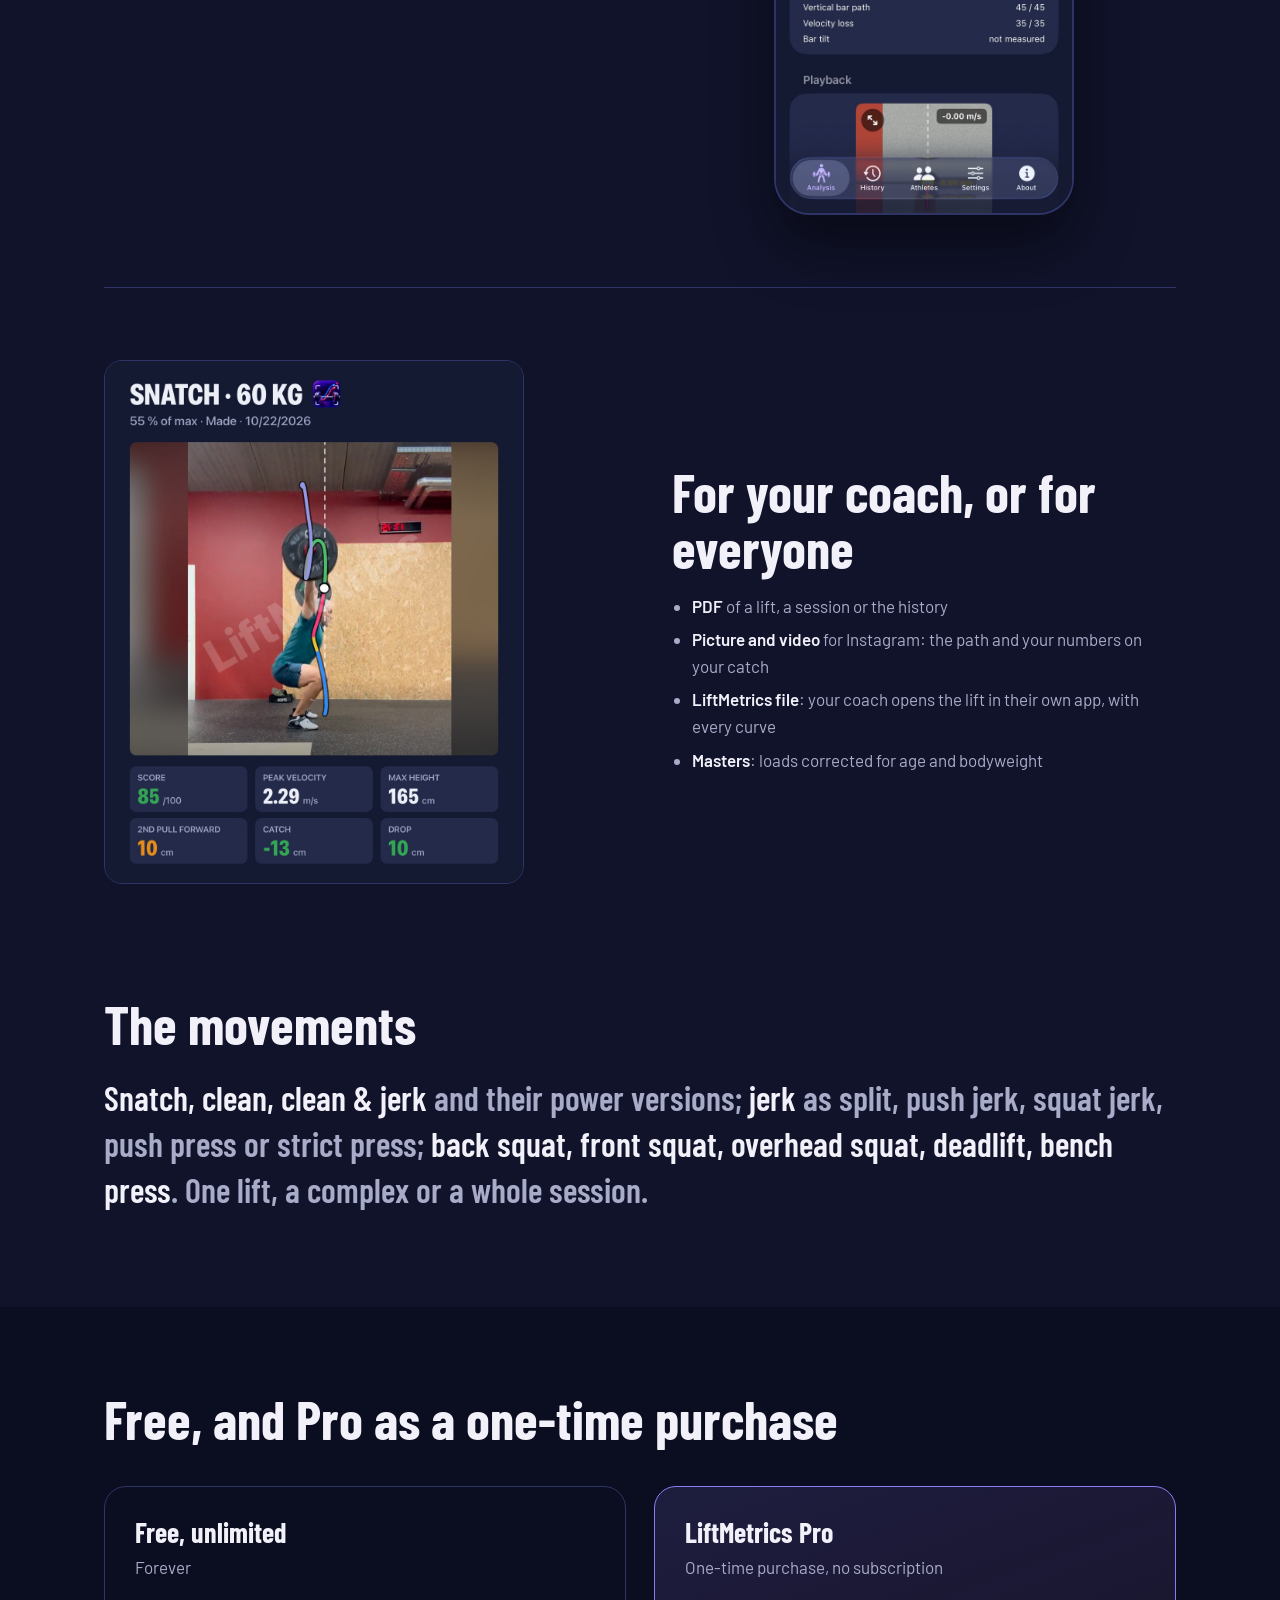
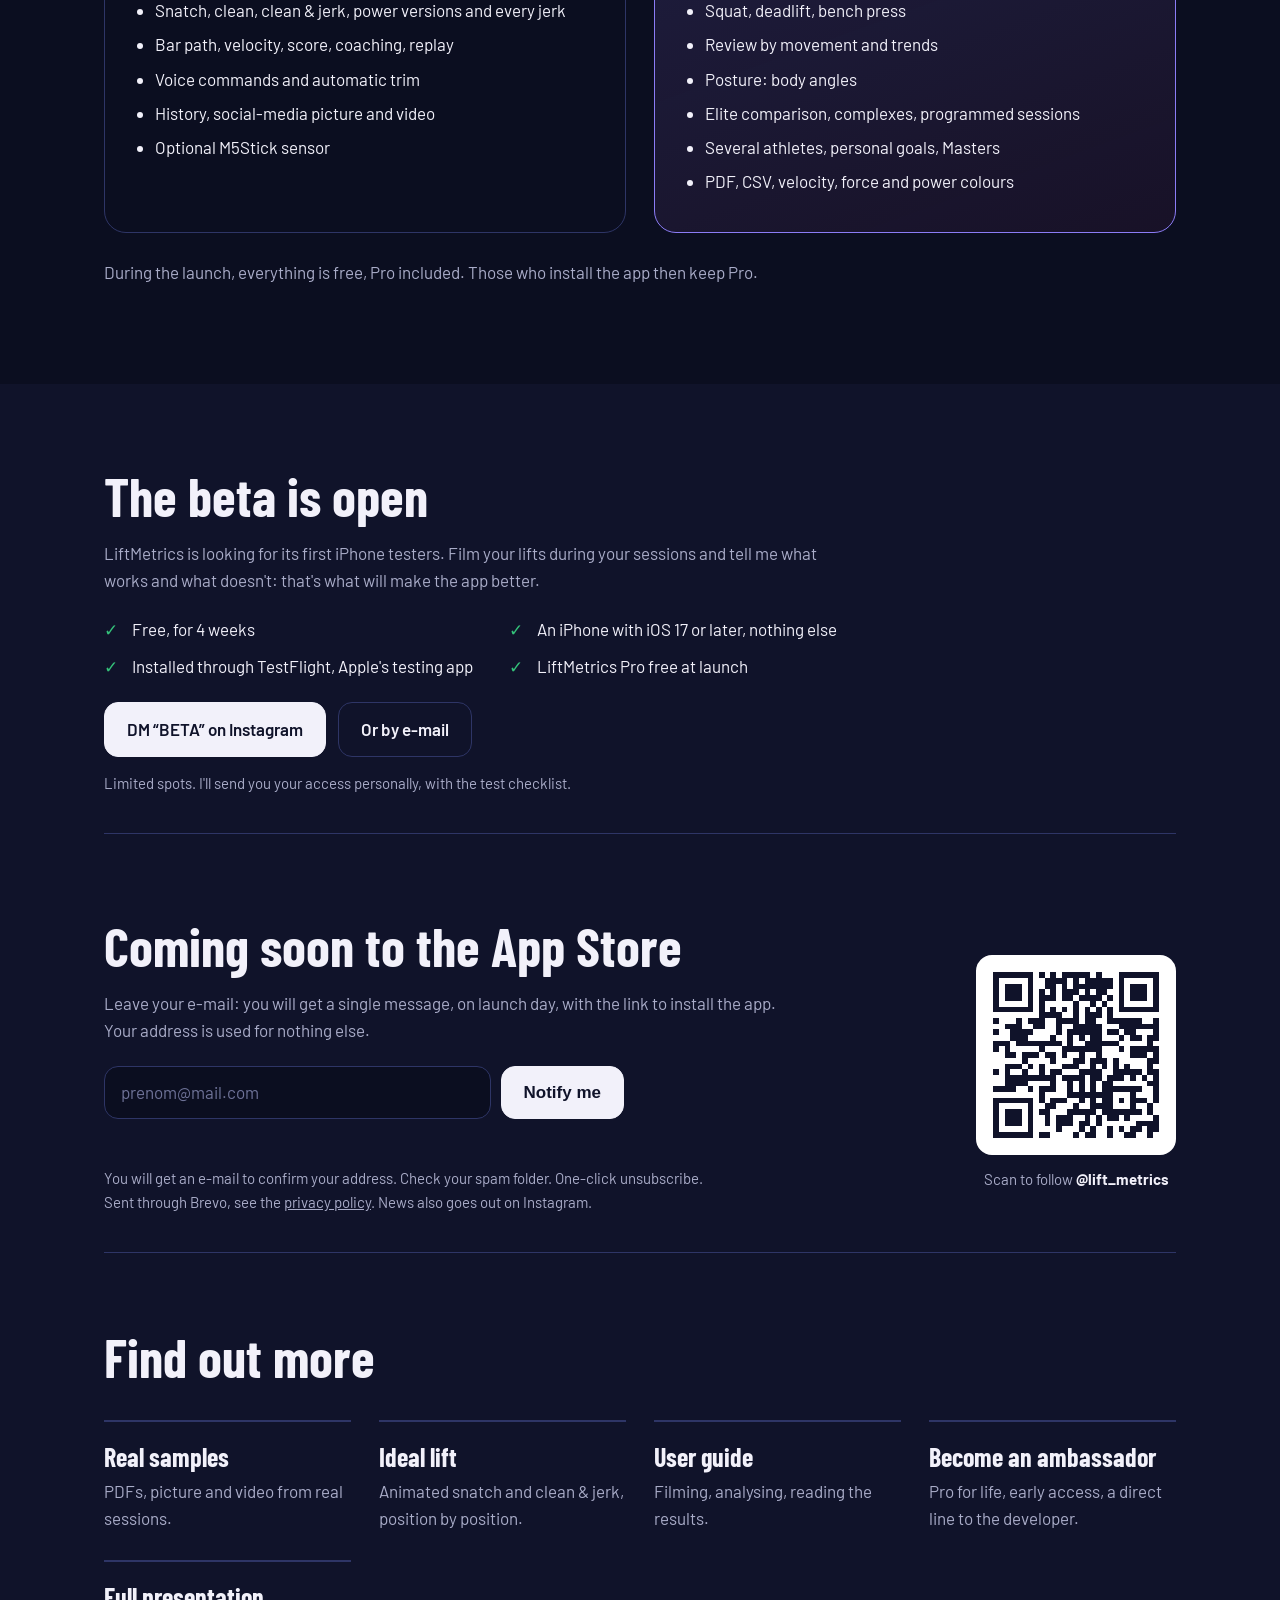
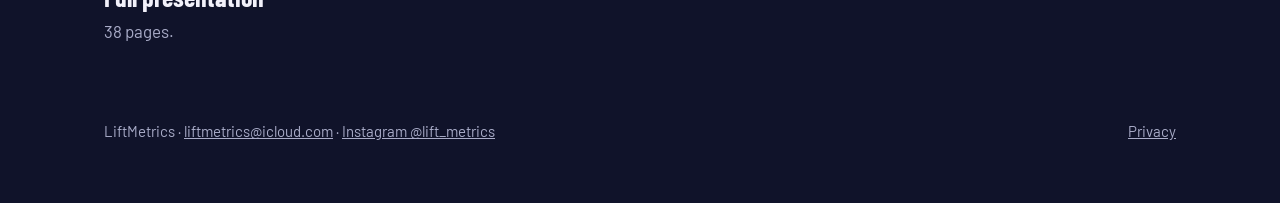
==== commit b3b816d8: "Site: animated ideal snatch and clean and jerk page Co-Authored-By: Claude Opus 5.5 <noreply@anthrop" ====
--- a/index.html
+++ b/index.html
@@ -355,6 +355,7 @@
     <h2><span lang="fr">Pour aller plus loin</span><span lang="en">Find out more</span></h2>
     <div class="links">
       <a href="samples/"><b><span lang="fr">Exemples réels</span><span lang="en">Real samples</span></b><span class="muted"><span lang="fr">PDF, image et vidéo tirés de vraies séances.</span><span lang="en">PDFs, picture and video from real sessions.</span></span></a>
+      <a href="ideal/"><b><span lang="fr">Mouvement idéal</span><span lang="en">Ideal lift</span></b><span class="muted"><span lang="fr">Arraché et épaulé-jeté animés, position par position.</span><span lang="en">Animated snatch and clean &amp; jerk, position by position.</span></span></a>
       <a href="guide/"><b><span lang="fr">Guide d'utilisation</span><span lang="en">User guide</span></b><span class="muted"><span lang="fr">Filmer, analyser, lire les résultats.</span><span lang="en">Filming, analysing, reading the results.</span></span></a>
       <a href="ambassador/"><b><span lang="fr">Devenir ambassadeur</span><span lang="en">Become an ambassador</span></b><span class="muted"><span lang="fr">Pro à vie, accès anticipé, ligne directe avec le développeur.</span><span lang="en">Pro for life, early access, a direct line to the developer.</span></span></a>
       <a href="presentation/LiftMetrics_presentation_EN.pdf"><b><span lang="fr">Présentation complète</span><span lang="en">Full presentation</span></b><span class="muted"><span lang="fr">38 pages, en anglais.</span><span lang="en">38 pages.</span></span></a>
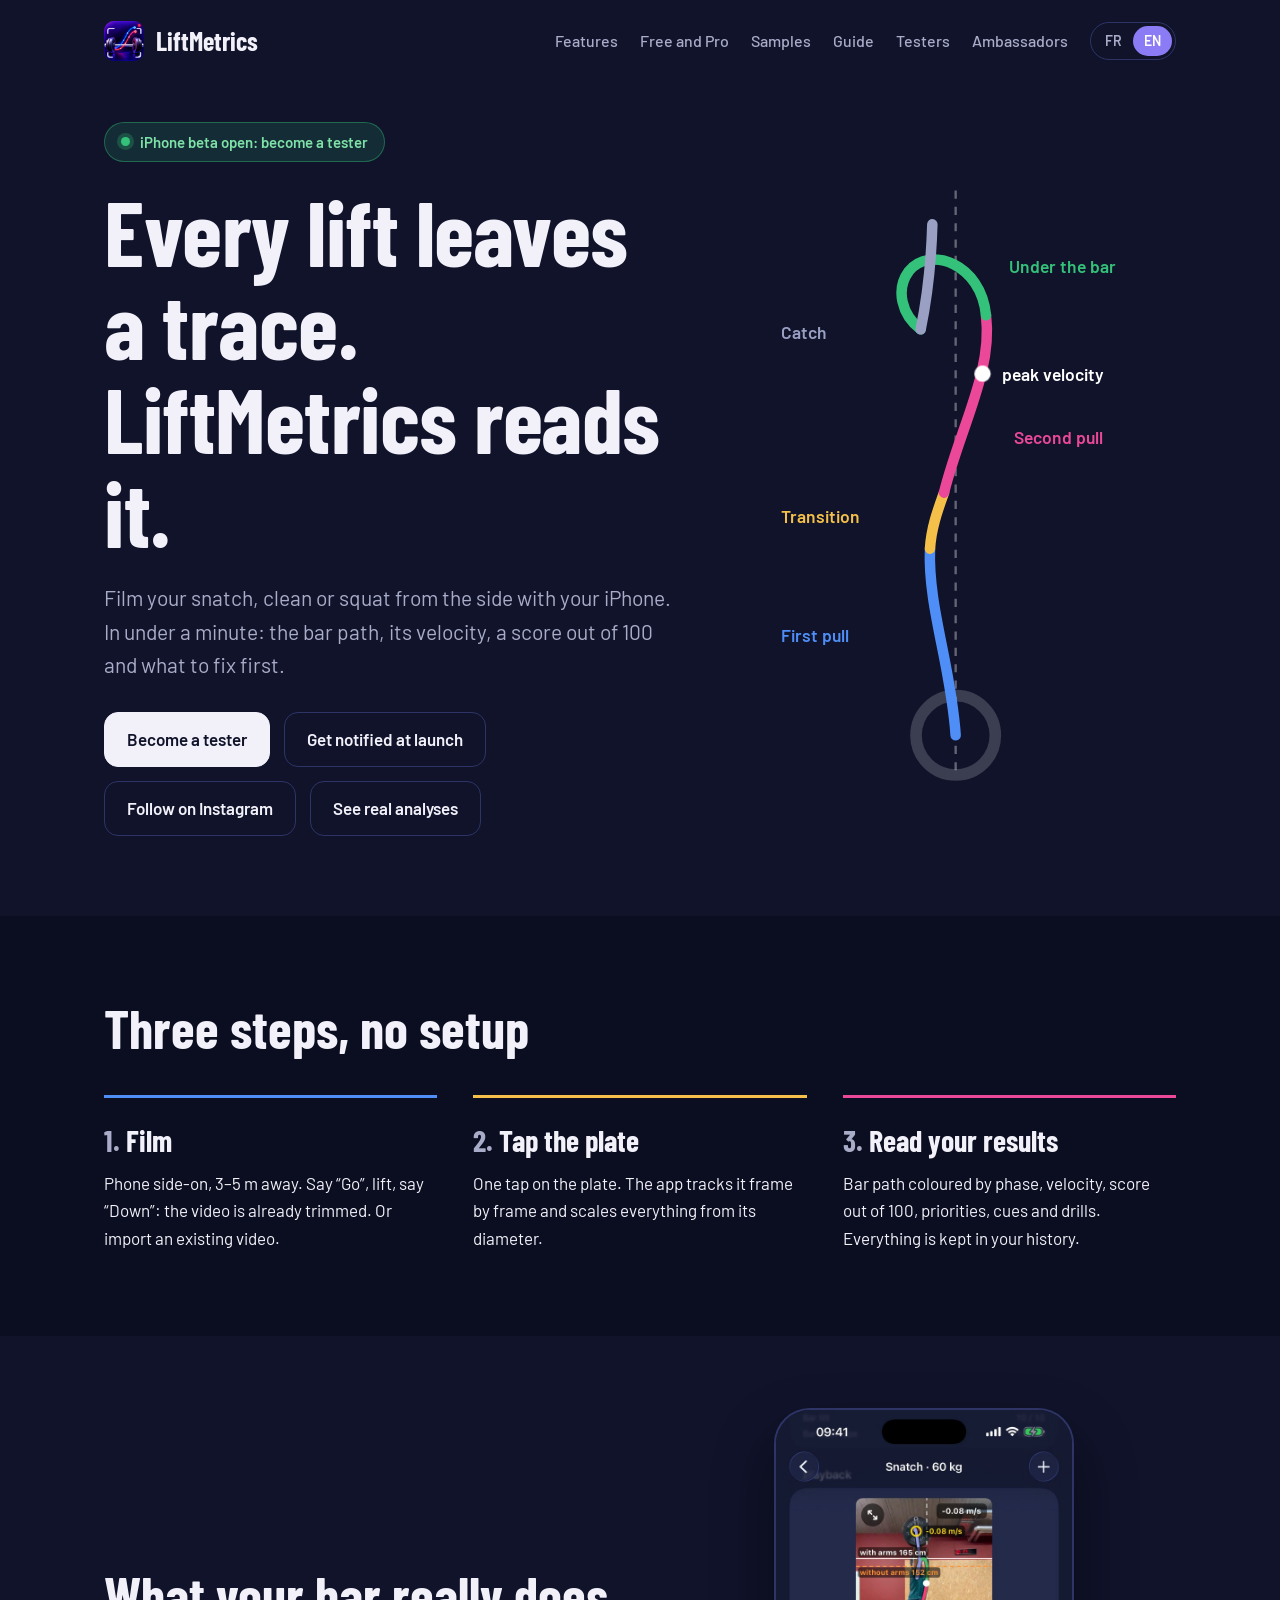
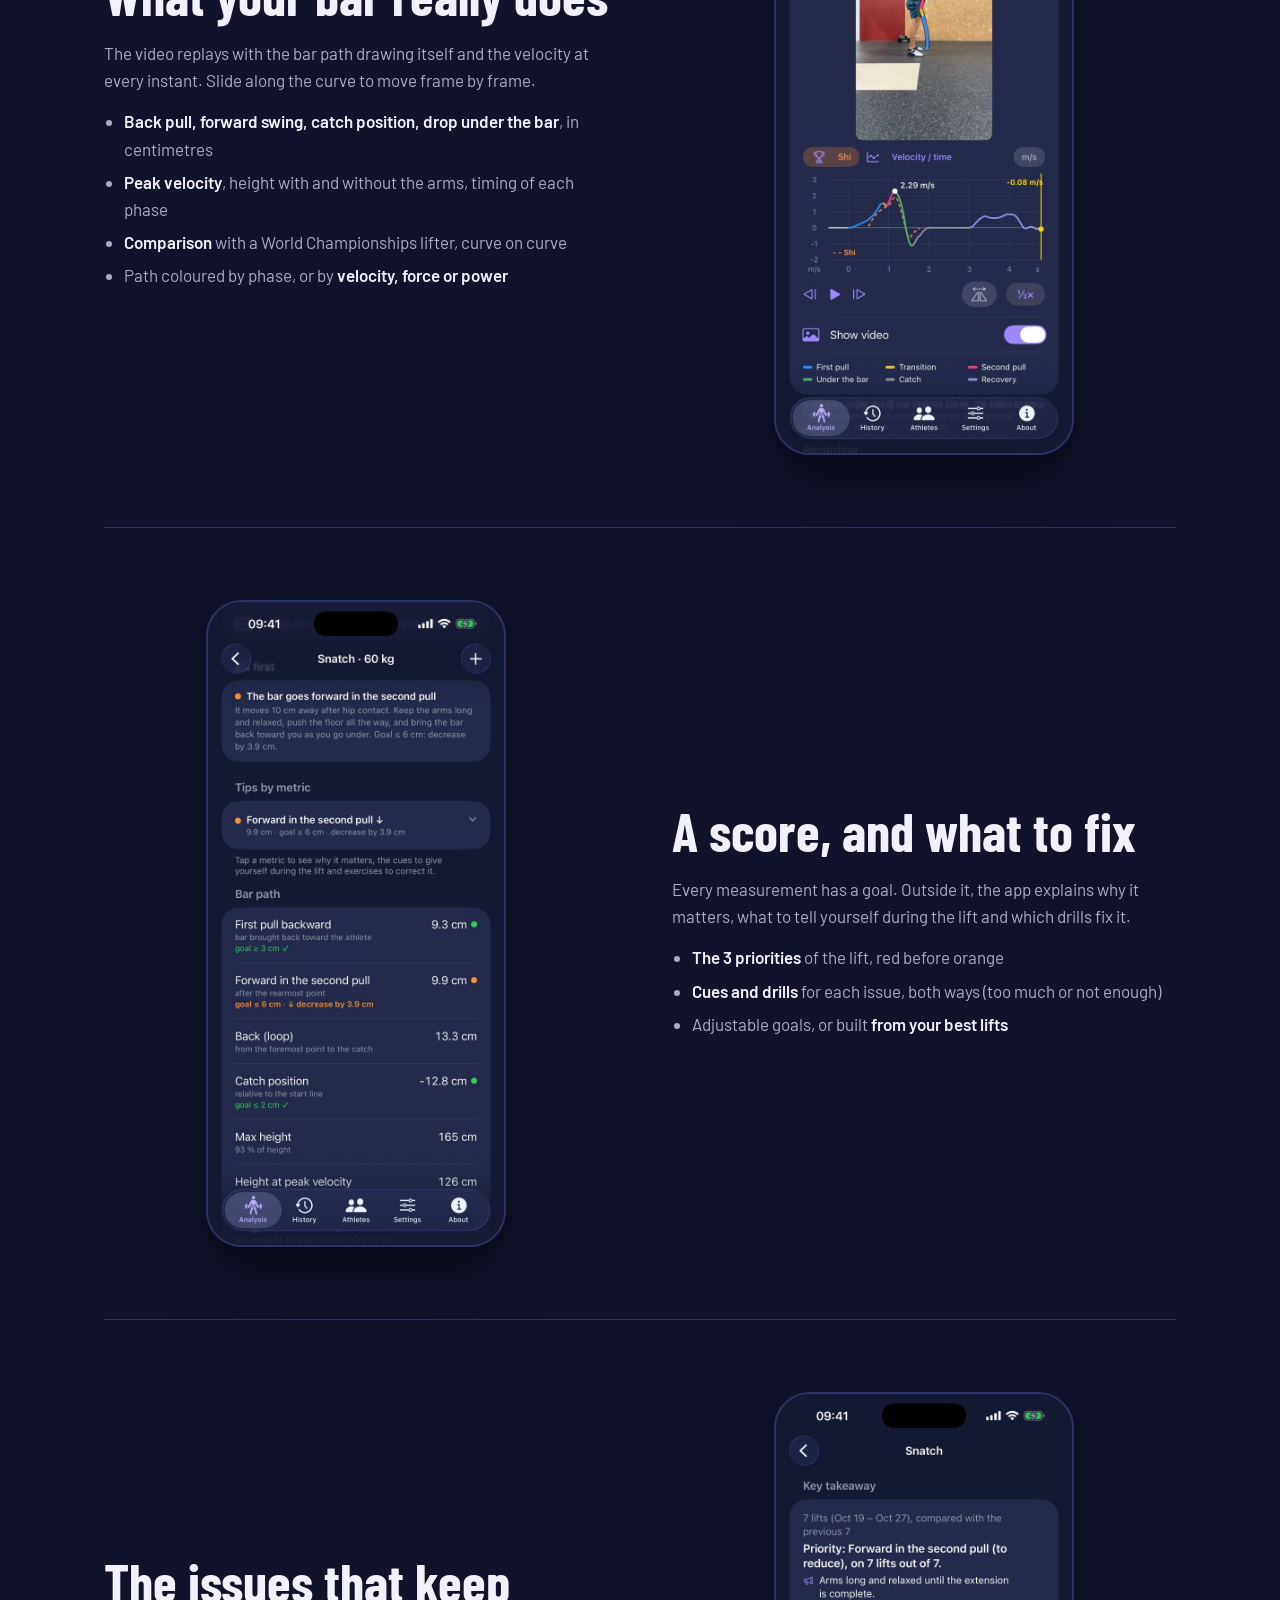
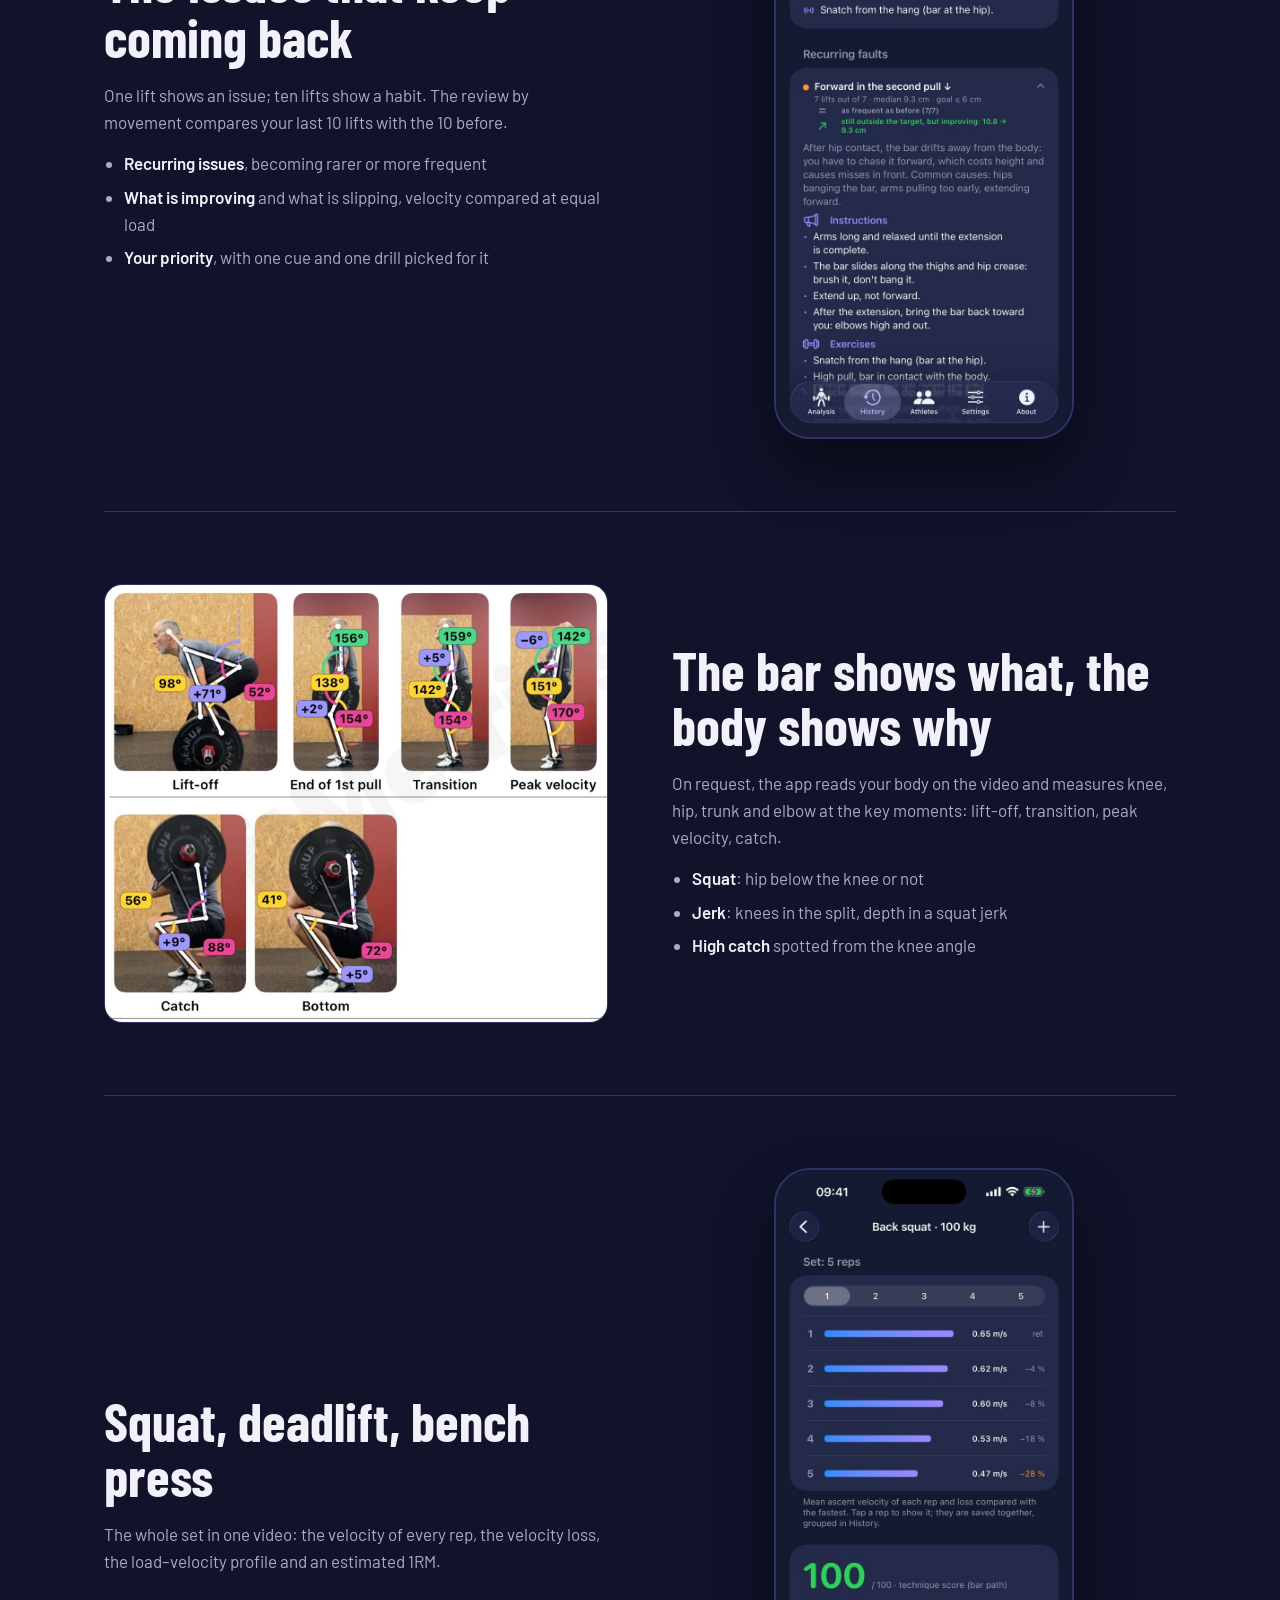
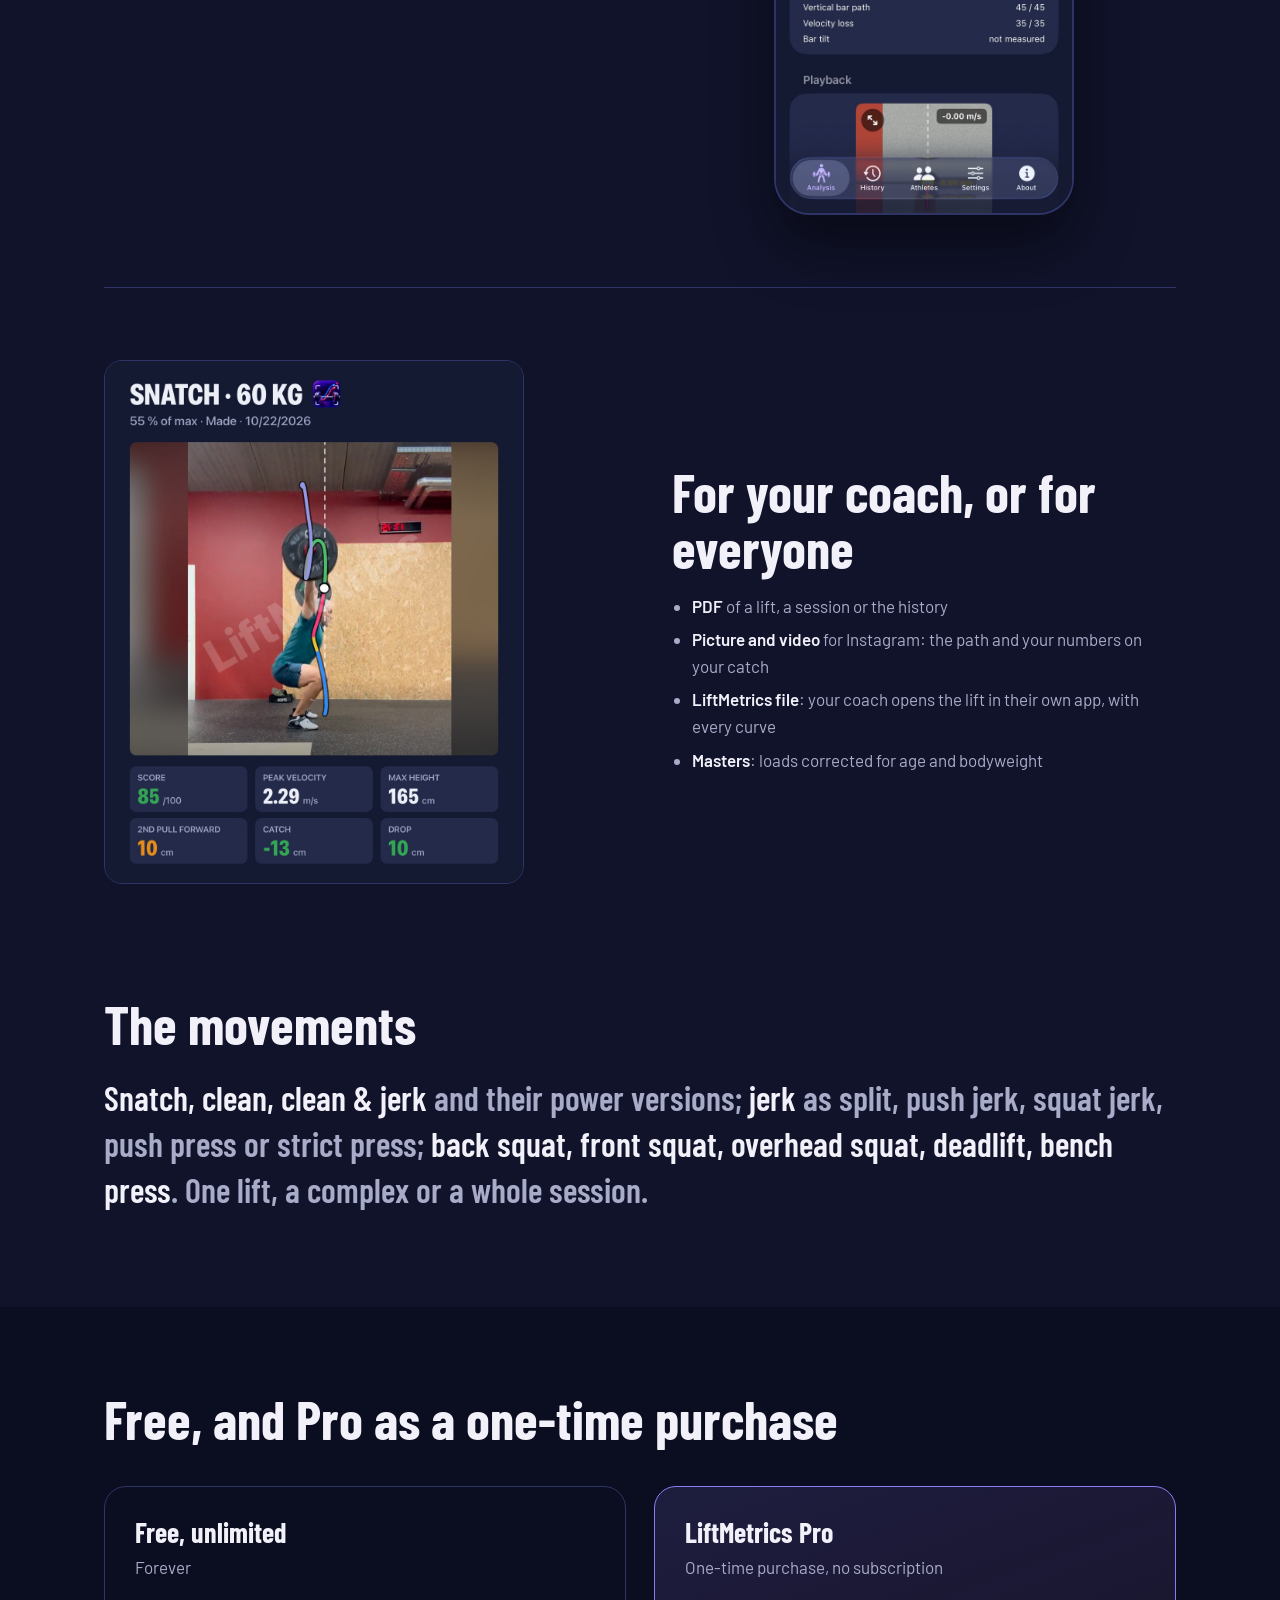
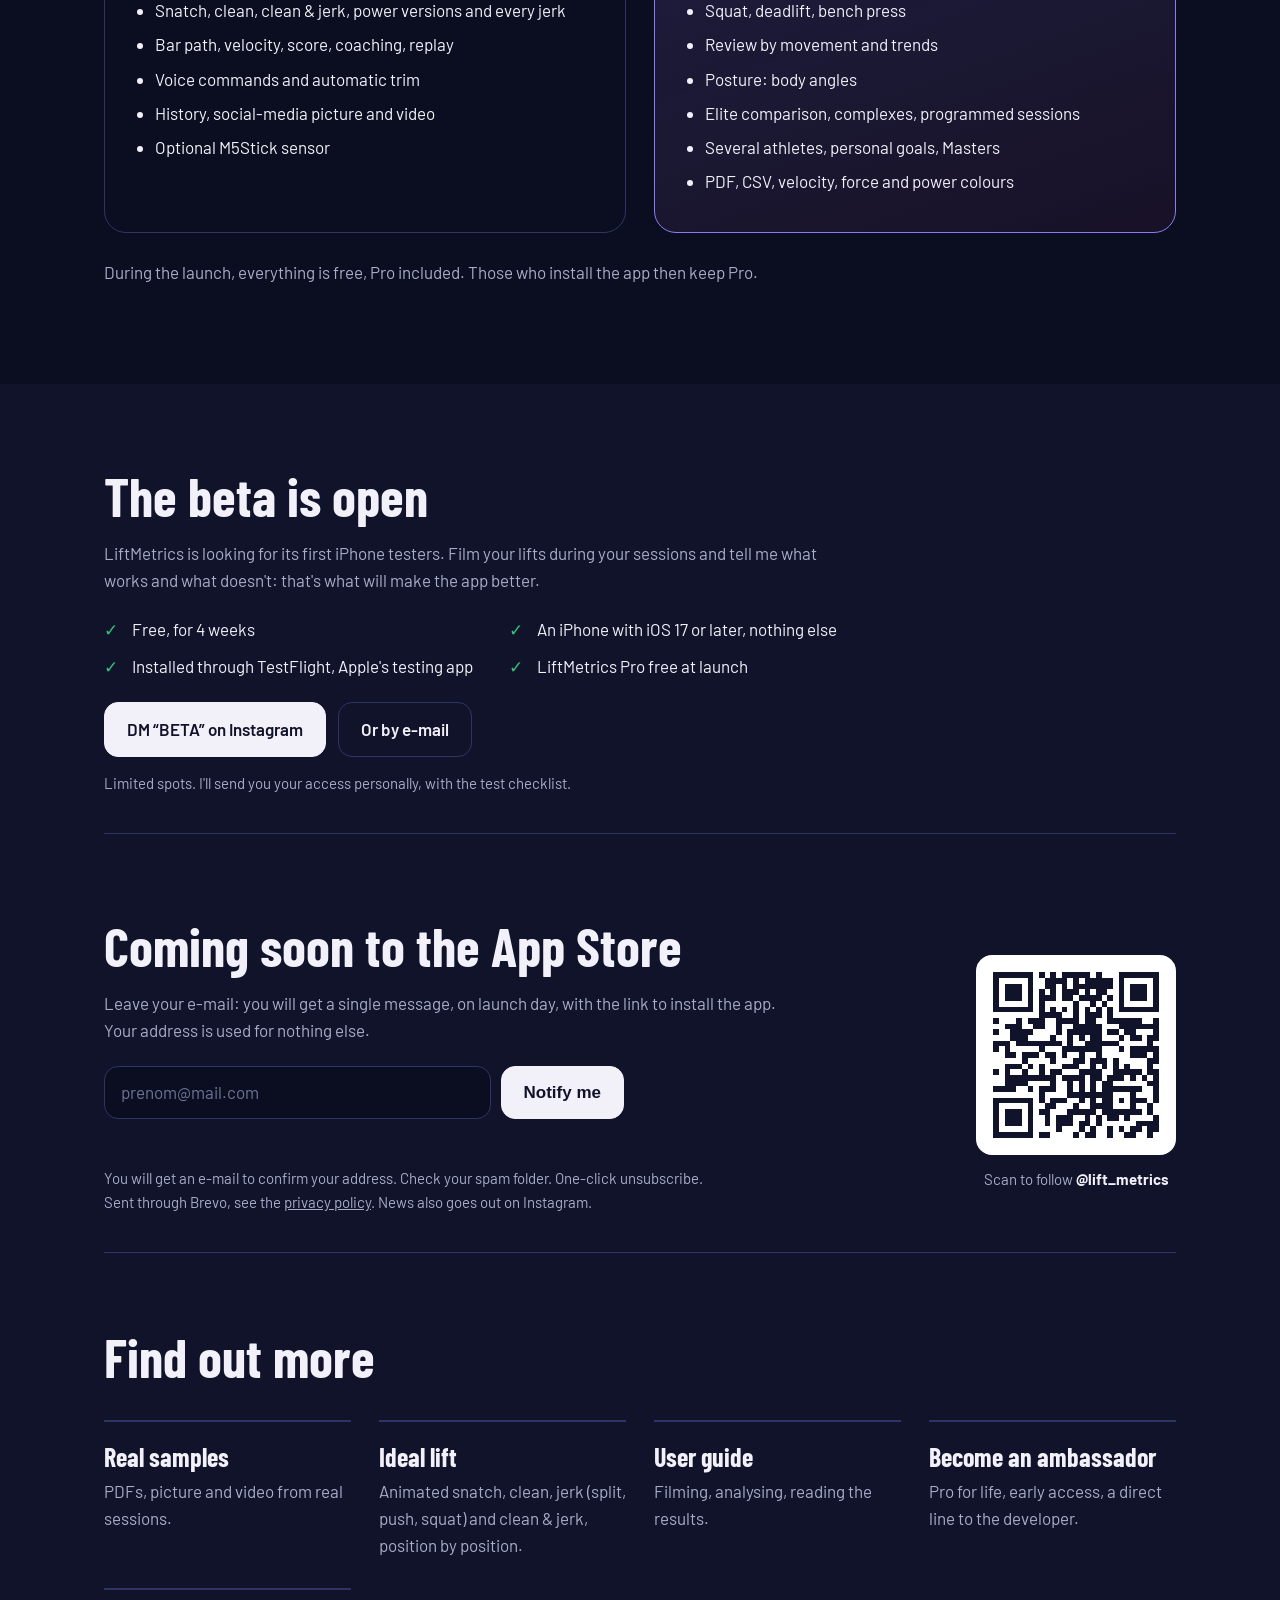
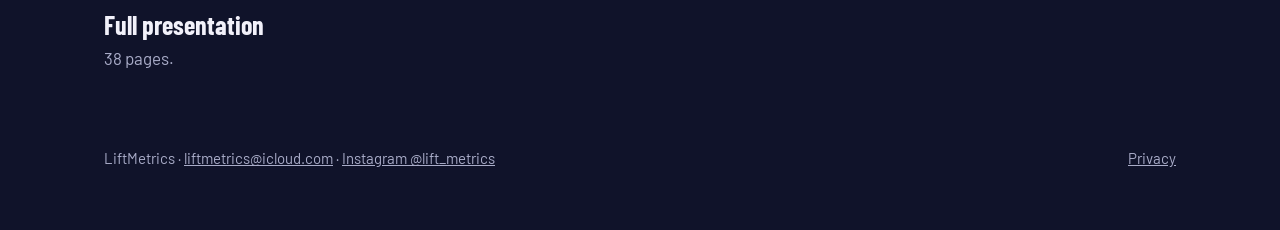
==== commit 6c7a88e2: "Site: Site: build 5 tester checklist and ideal lift description Co-Authored-By: Claude Opus 5.5 <nor" ====
--- a/index.html
+++ b/index.html
@@ -355,7 +355,7 @@
     <h2><span lang="fr">Pour aller plus loin</span><span lang="en">Find out more</span></h2>
     <div class="links">
       <a href="samples/"><b><span lang="fr">Exemples réels</span><span lang="en">Real samples</span></b><span class="muted"><span lang="fr">PDF, image et vidéo tirés de vraies séances.</span><span lang="en">PDFs, picture and video from real sessions.</span></span></a>
-      <a href="ideal/"><b><span lang="fr">Mouvement idéal</span><span lang="en">Ideal lift</span></b><span class="muted"><span lang="fr">Arraché et épaulé-jeté animés, position par position.</span><span lang="en">Animated snatch and clean &amp; jerk, position by position.</span></span></a>
+      <a href="ideal/"><b><span lang="fr">Mouvement idéal</span><span lang="en">Ideal lift</span></b><span class="muted"><span lang="fr">Arraché, épaulé, jeté (fente, poussé, squat) et épaulé-jeté animés, position par position.</span><span lang="en">Animated snatch, clean, jerk (split, push, squat) and clean &amp; jerk, position by position.</span></span></a>
       <a href="guide/"><b><span lang="fr">Guide d'utilisation</span><span lang="en">User guide</span></b><span class="muted"><span lang="fr">Filmer, analyser, lire les résultats.</span><span lang="en">Filming, analysing, reading the results.</span></span></a>
       <a href="ambassador/"><b><span lang="fr">Devenir ambassadeur</span><span lang="en">Become an ambassador</span></b><span class="muted"><span lang="fr">Pro à vie, accès anticipé, ligne directe avec le développeur.</span><span lang="en">Pro for life, early access, a direct line to the developer.</span></span></a>
       <a href="presentation/LiftMetrics_presentation_EN.pdf"><b><span lang="fr">Présentation complète</span><span lang="en">Full presentation</span></b><span class="muted"><span lang="fr">38 pages, en anglais.</span><span lang="en">38 pages.</span></span></a>
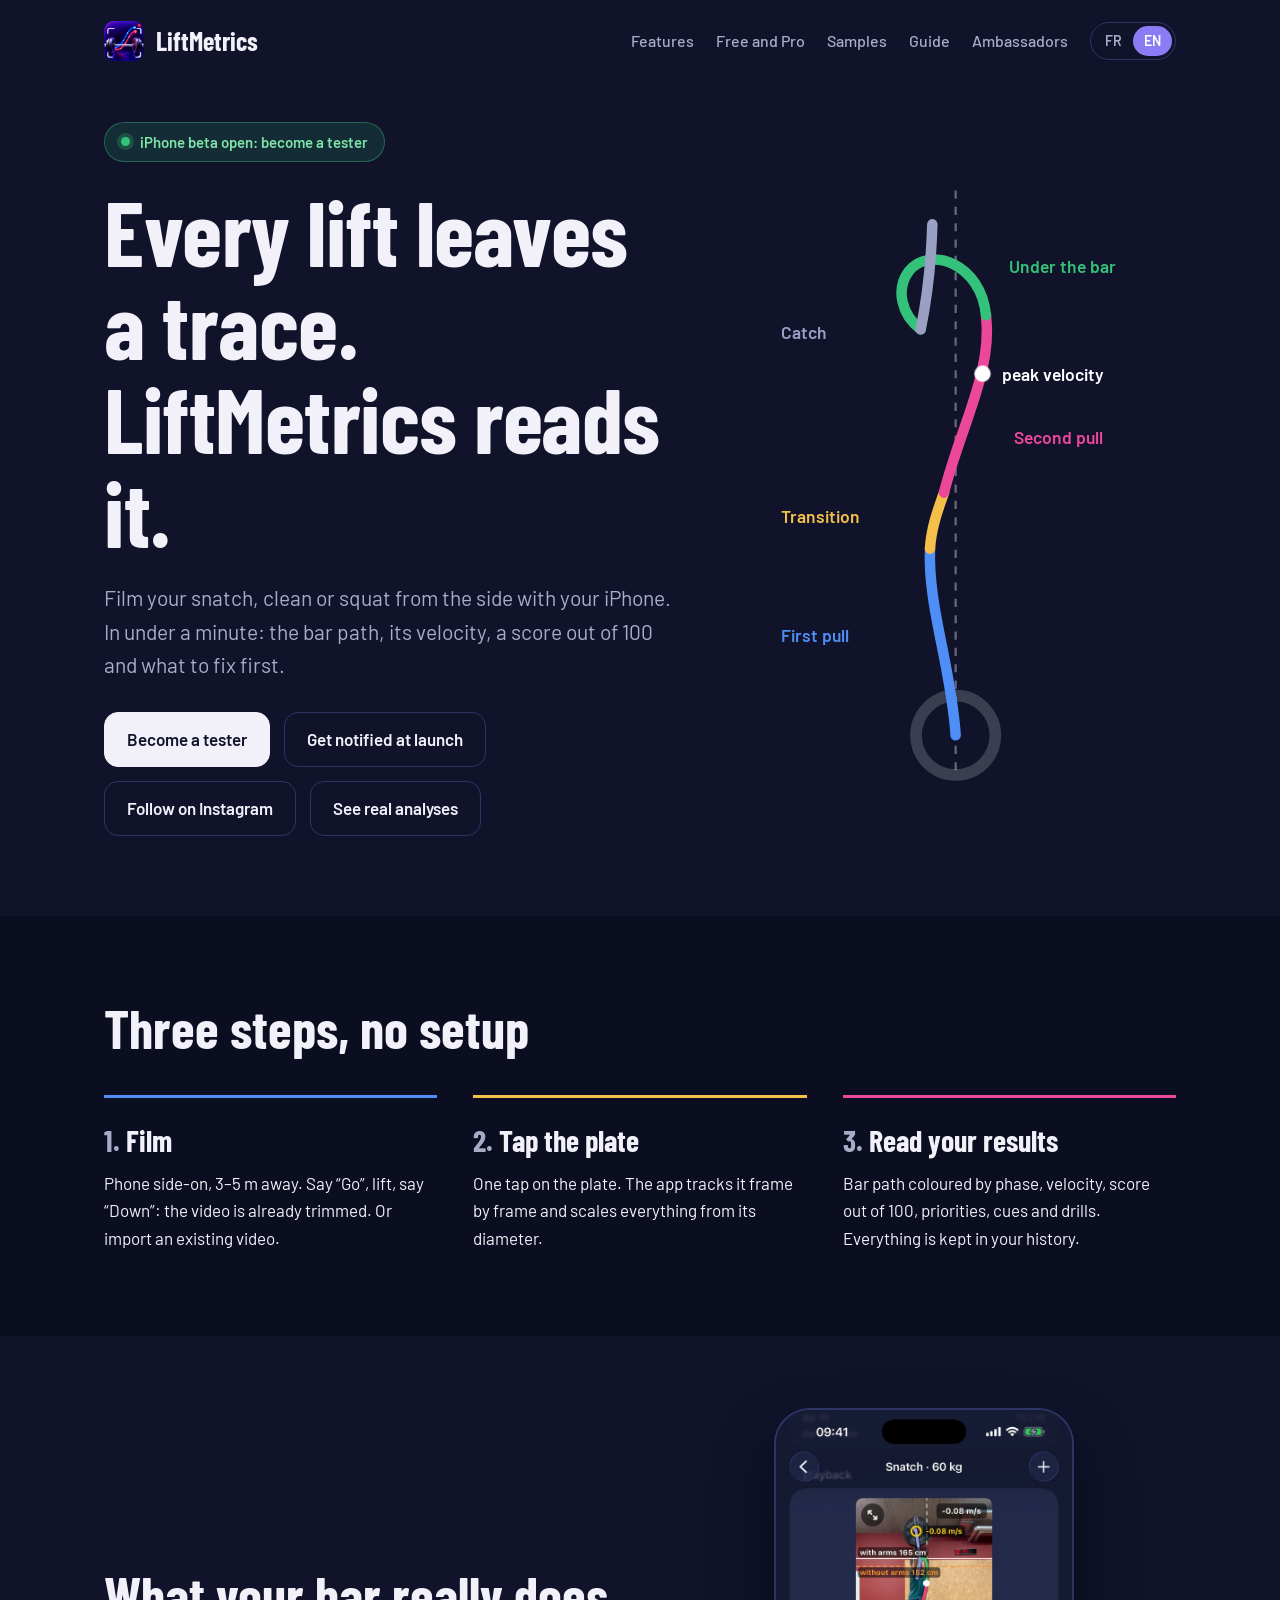
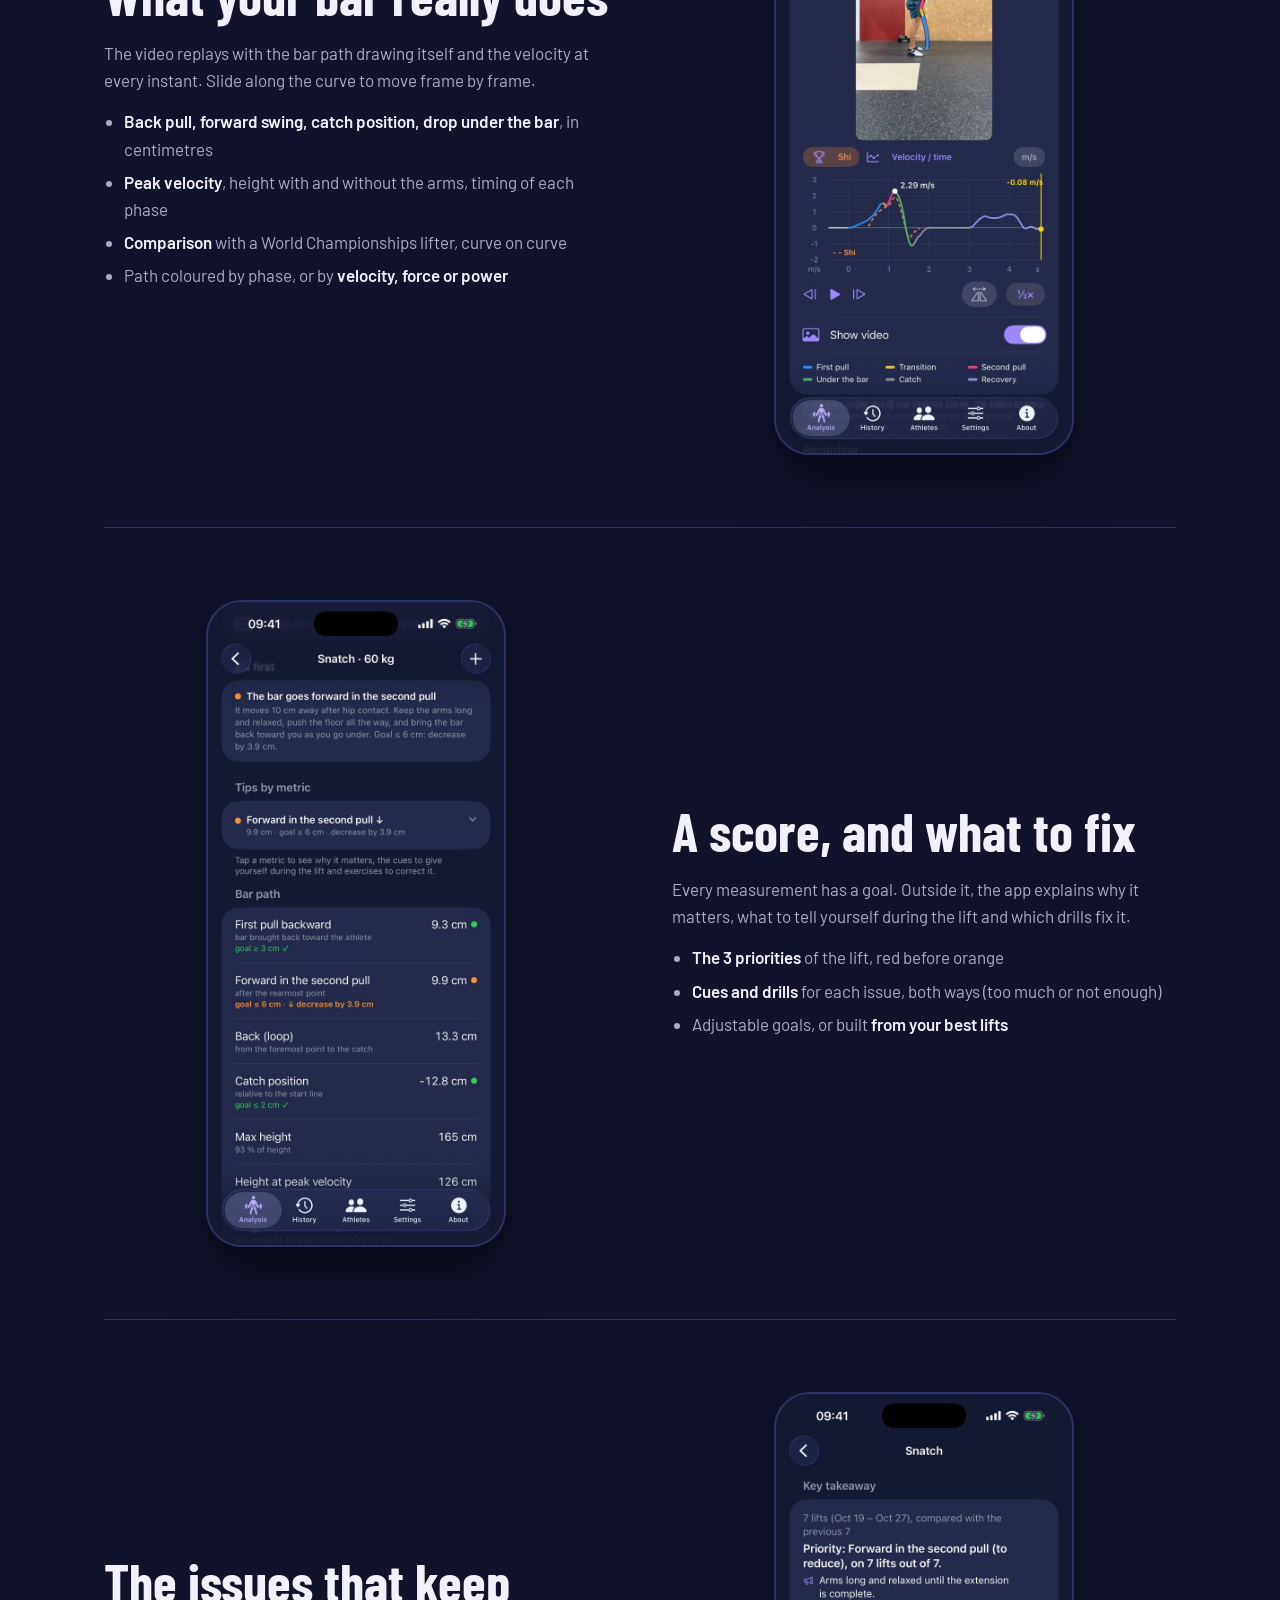
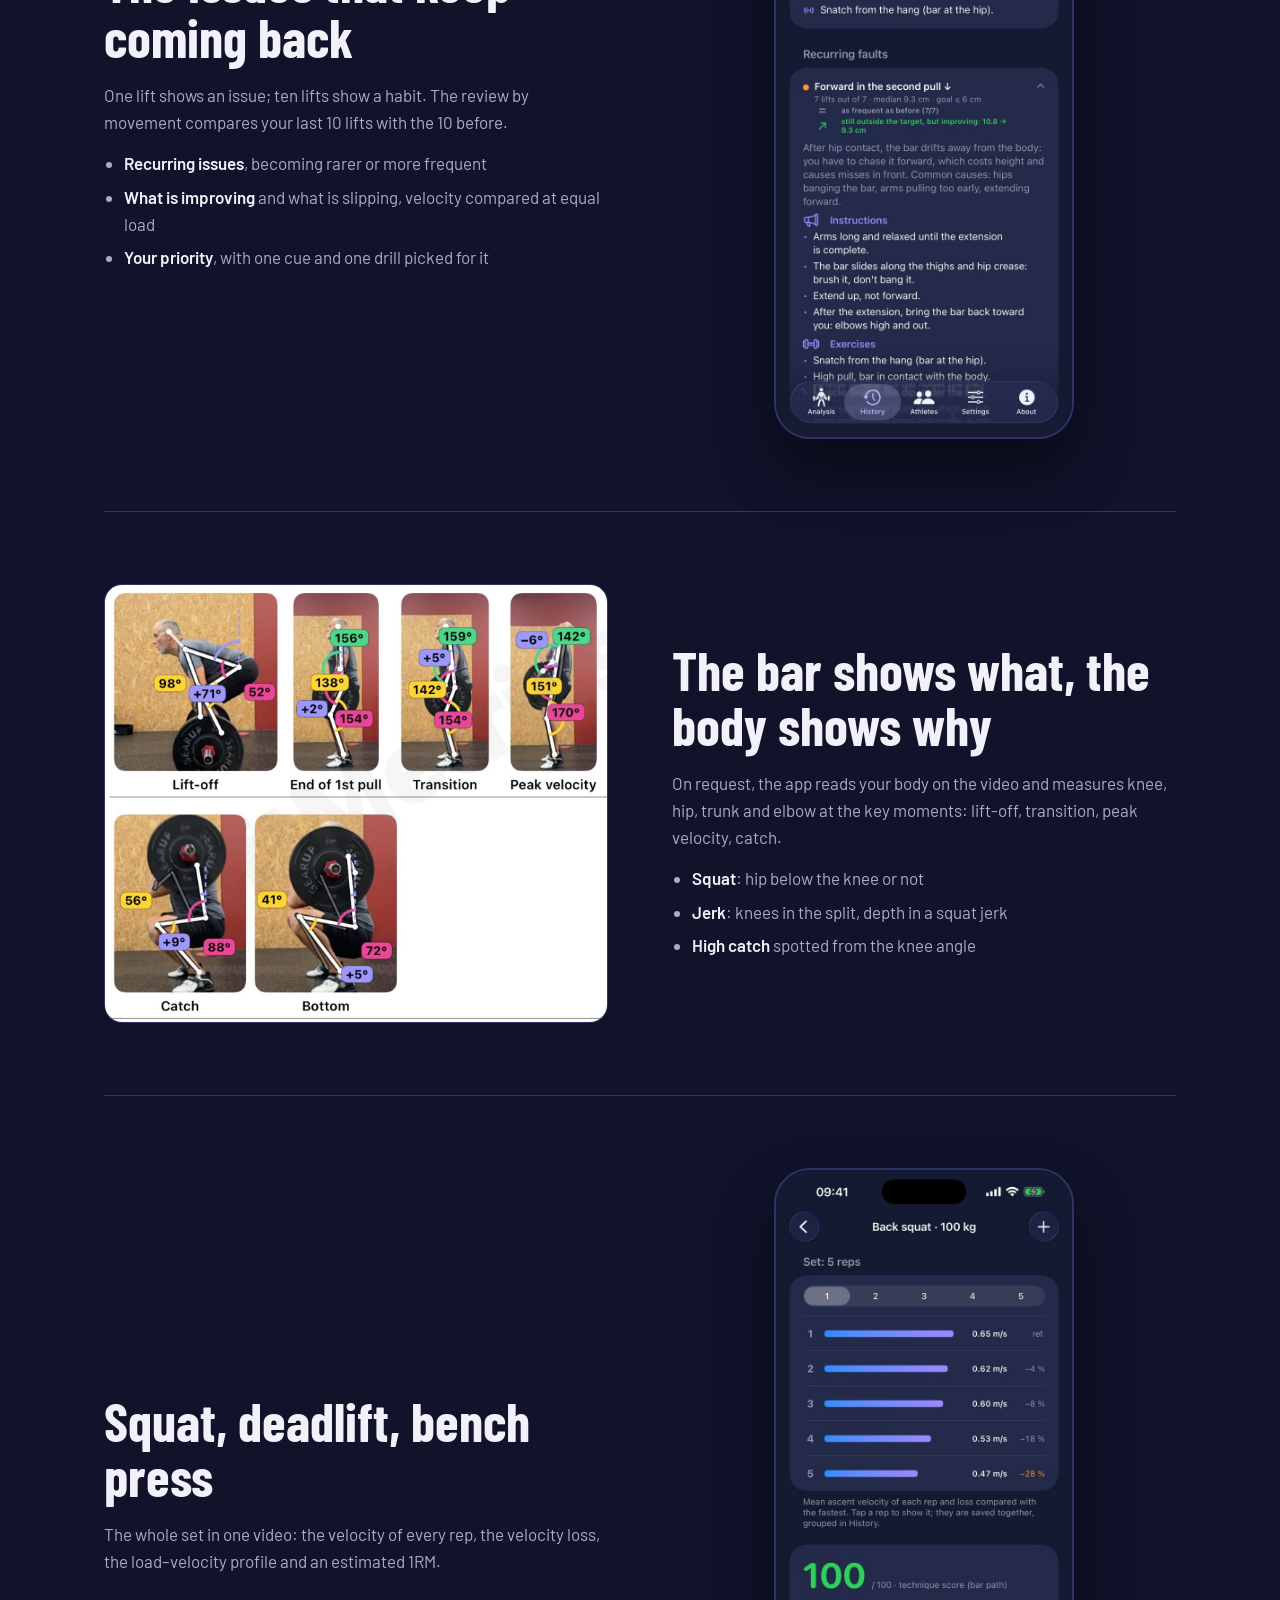
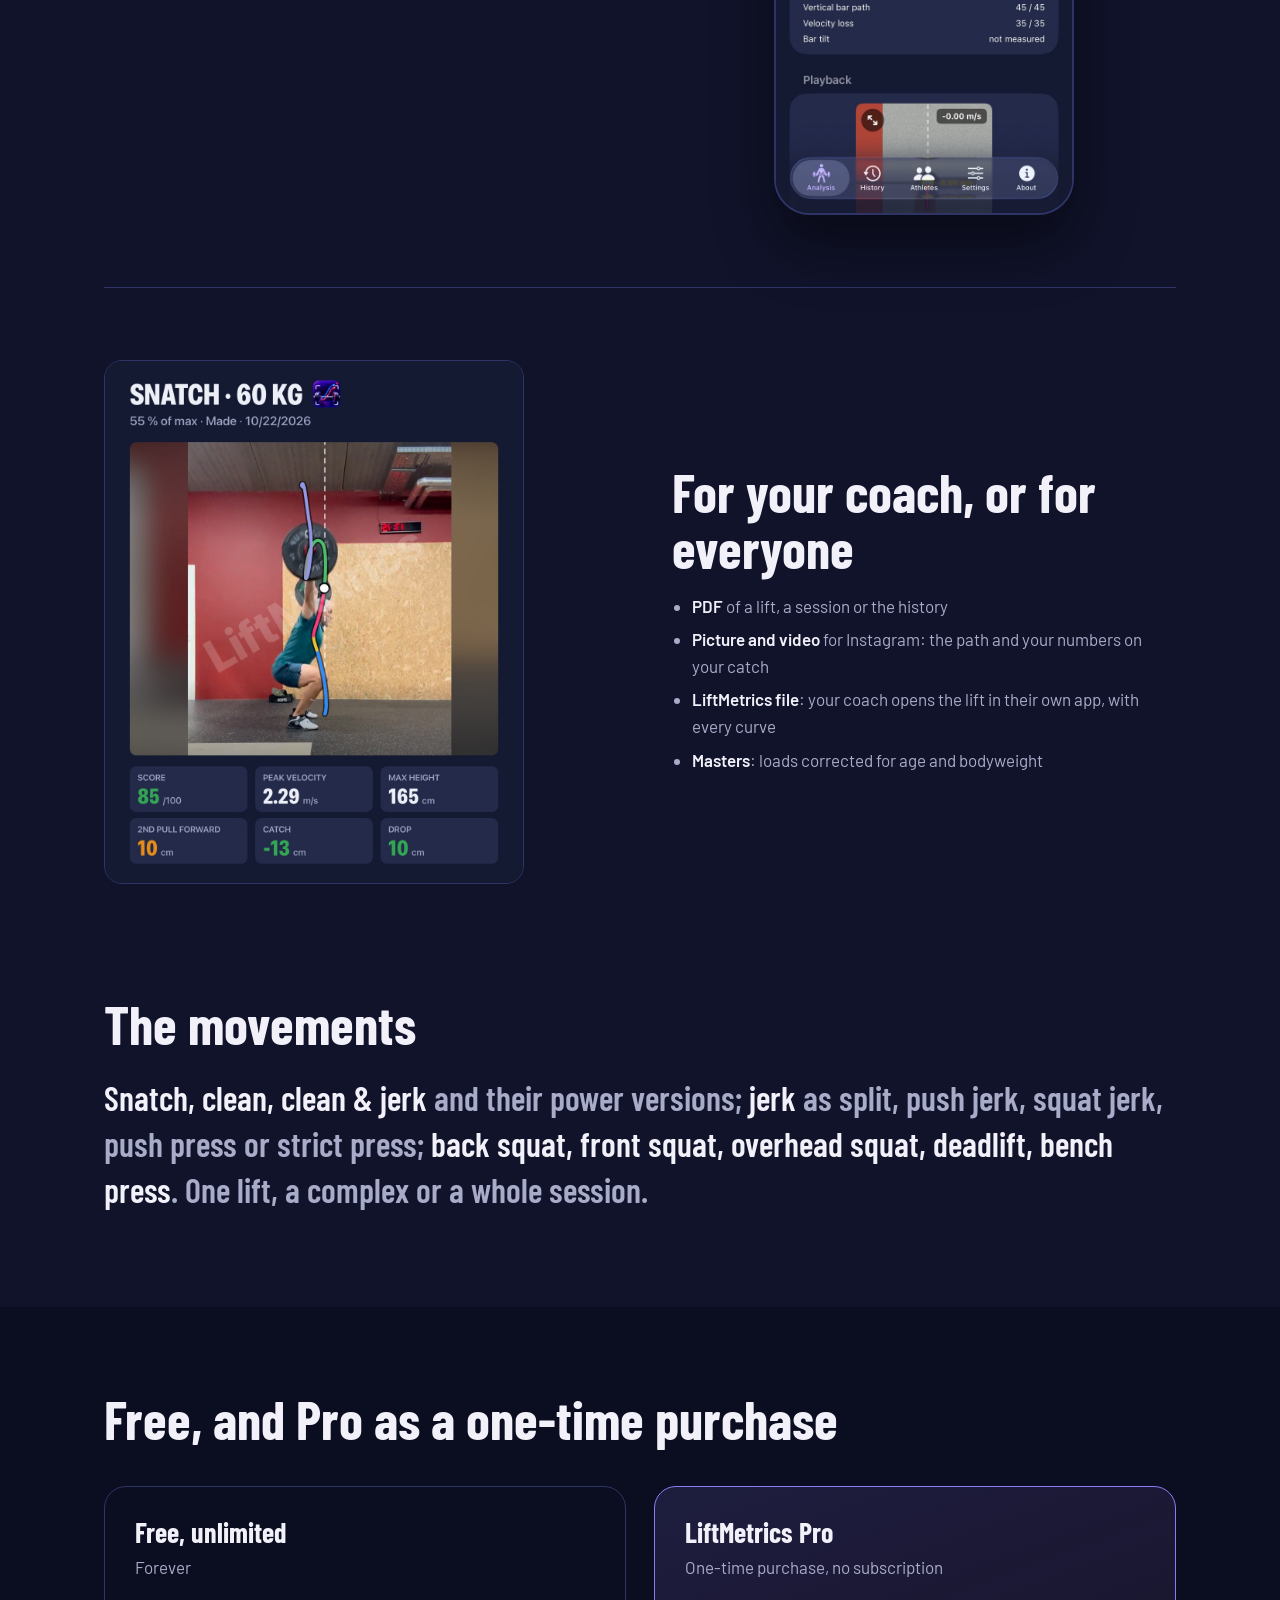
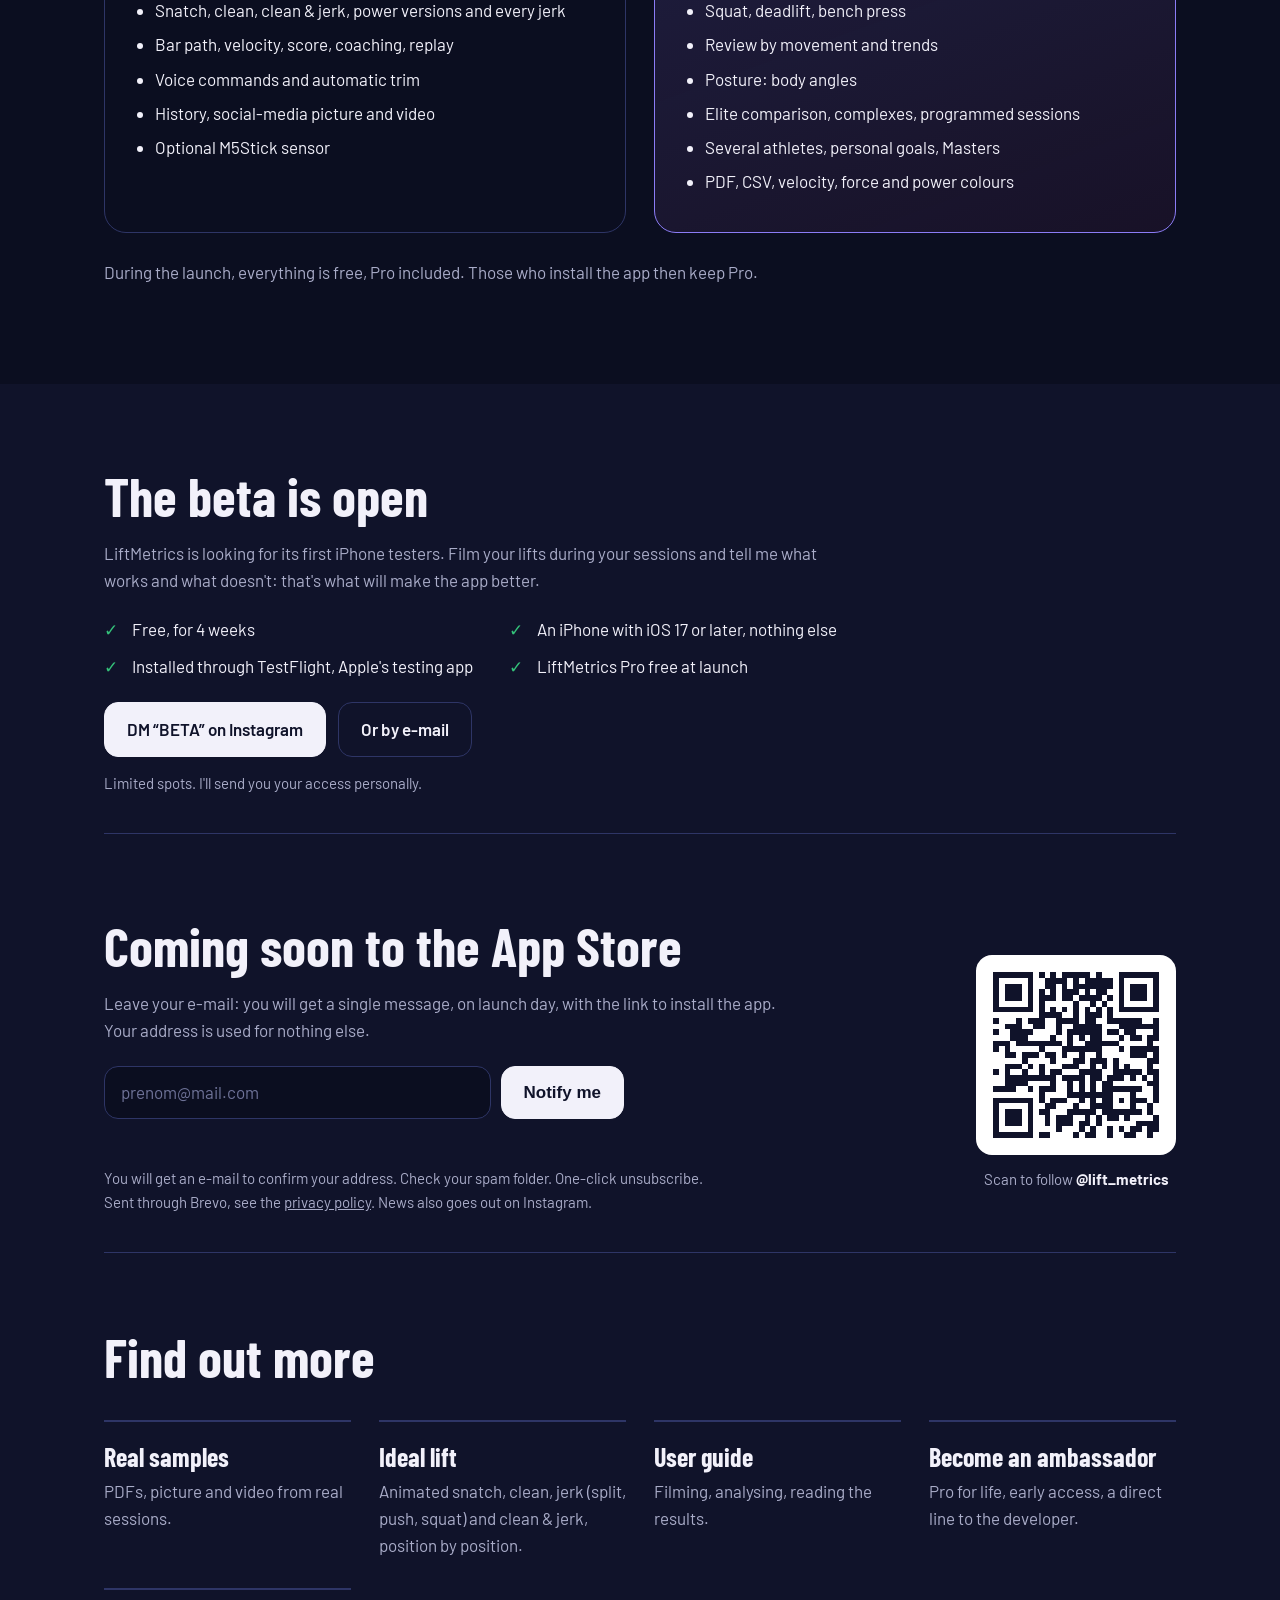
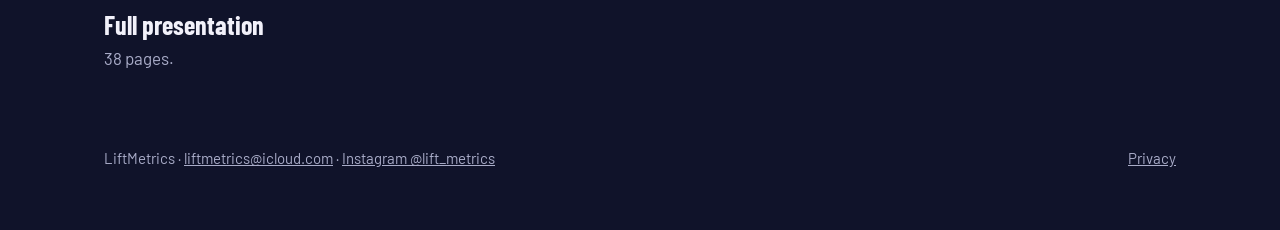
==== commit 8f22c546: "Site: remove tester checklist page Co-Authored-By: Claude Opus 5.5 <noreply@anthropic.com> Claude-Se" ====
--- a/index.html
+++ b/index.html
@@ -151,7 +151,6 @@
       <a href="#pricing"><span lang="fr">Gratuit et Pro</span><span lang="en">Free and Pro</span></a>
       <a href="samples/"><span lang="fr">Exemples</span><span lang="en">Samples</span></a>
       <a href="guide/">Guide</a>
-      <a href="beta/"><span lang="fr">Testeurs</span><span lang="en">Testers</span></a>
       <a href="ambassador/"><span lang="fr">Ambassadeurs</span><span lang="en">Ambassadors</span></a>
       <span class="lang" role="group" aria-label="Langue / Language"><button data-l="fr" aria-pressed="true">FR</button><button data-l="en" aria-pressed="false">EN</button></span>
     </nav>
@@ -328,7 +327,7 @@
       <a class="btn main" href="https://ig.me/m/lift_metrics"><span lang="fr">Écris « BETA » sur Instagram</span><span lang="en">DM “BETA” on Instagram</span></a>
       <a class="btn" href="mailto:liftmetrics@icloud.com?subject=BETA%20LiftMetrics"><span lang="fr">Ou par e-mail</span><span lang="en">Or by e-mail</span></a>
     </div>
-    <p class="muted small"><span lang="fr">Places limitées. Je t'envoie ton accès personnellement, avec la fiche de tests.</span><span lang="en">Limited spots. I'll send you your access personally, with the test checklist.</span></p>
+    <p class="muted small"><span lang="fr">Places limitées. Je t'envoie ton accès personnellement.</span><span lang="en">Limited spots. I'll send you your access personally.</span></p>
   </section>
 
   <section class="notify" id="notify">
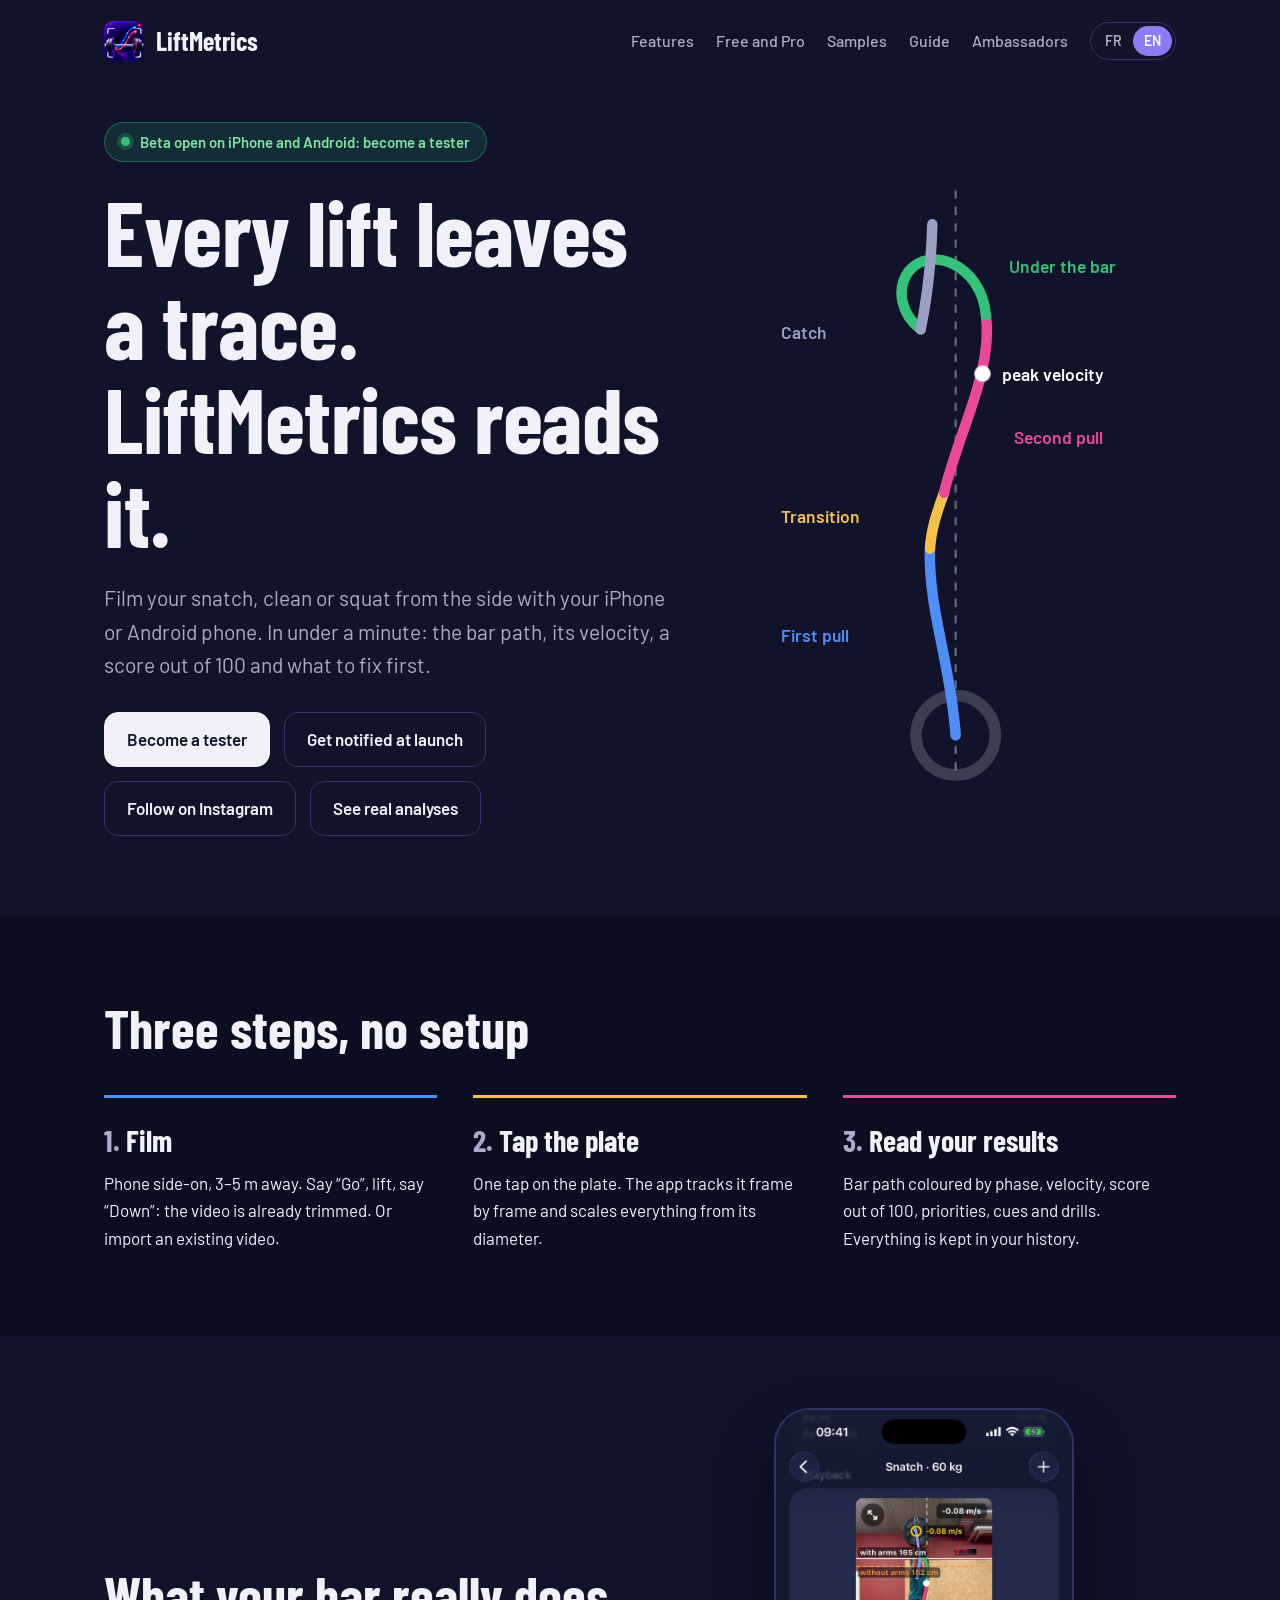
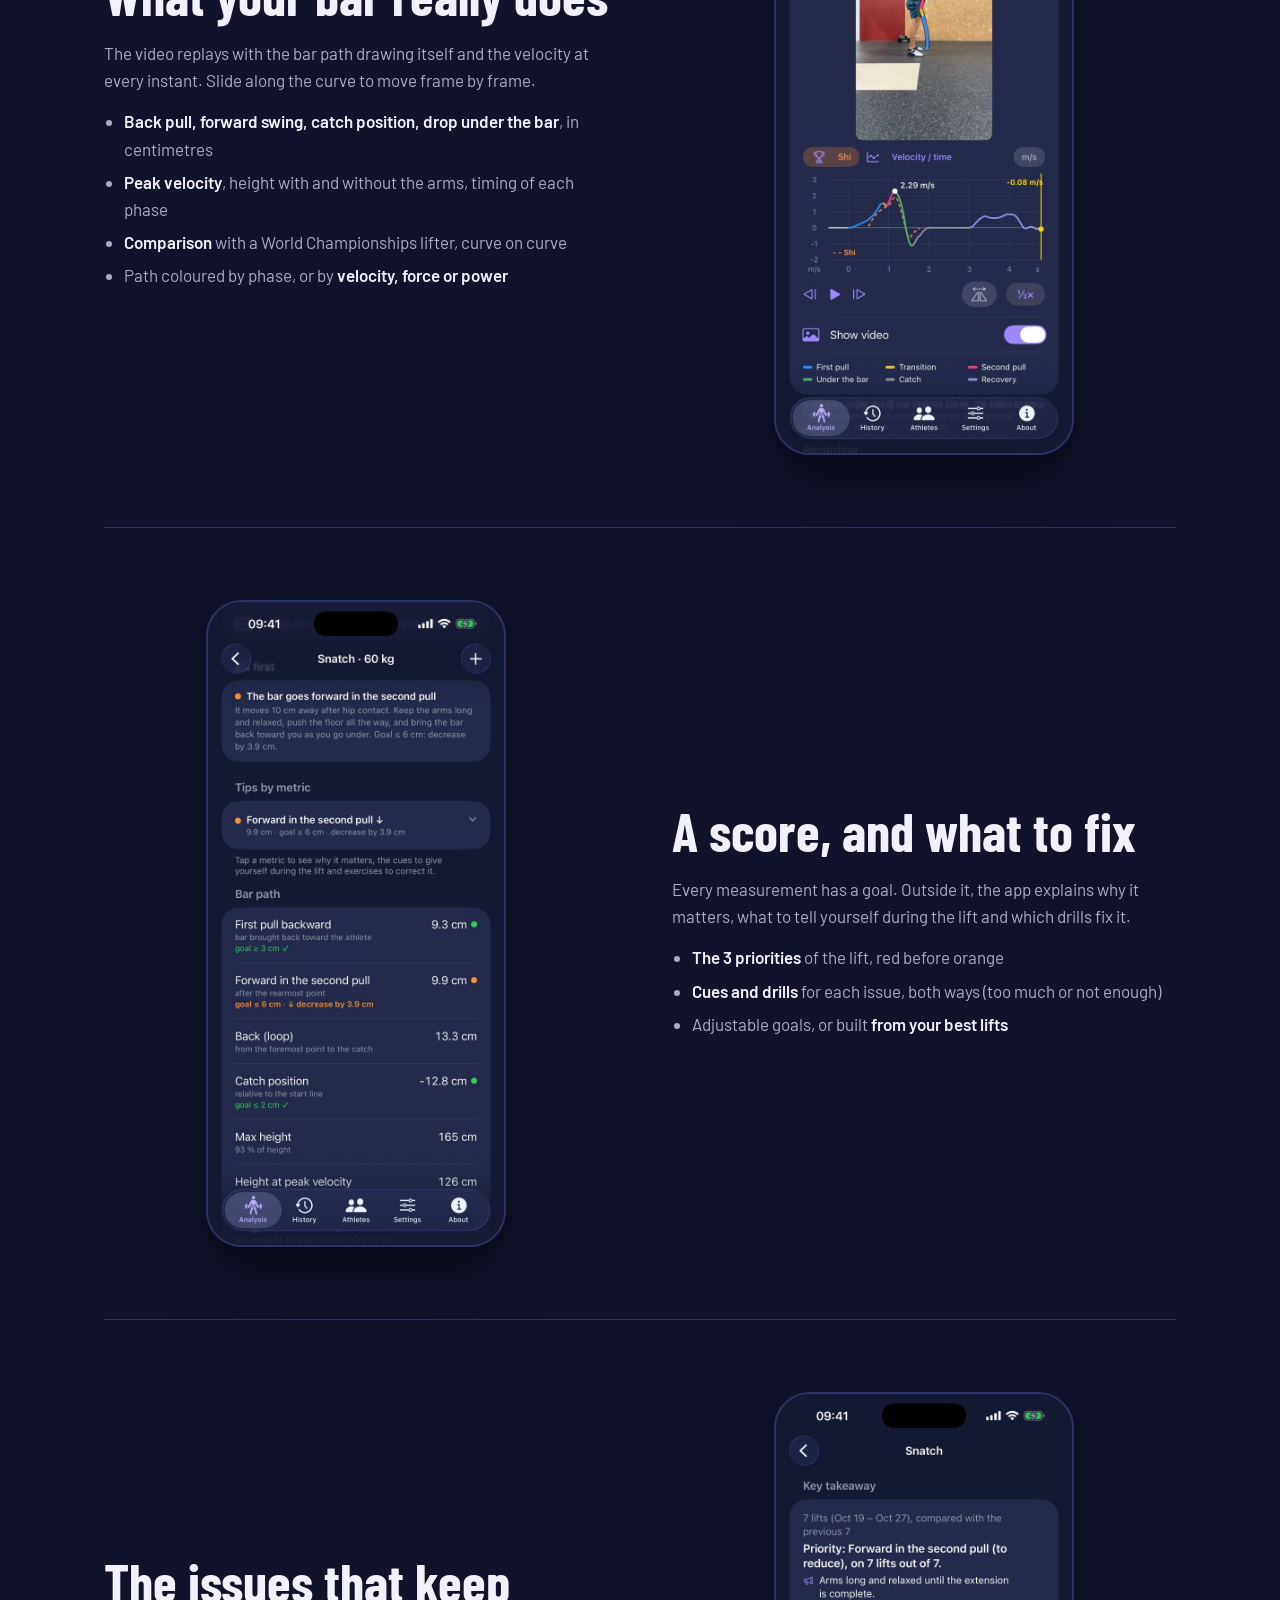
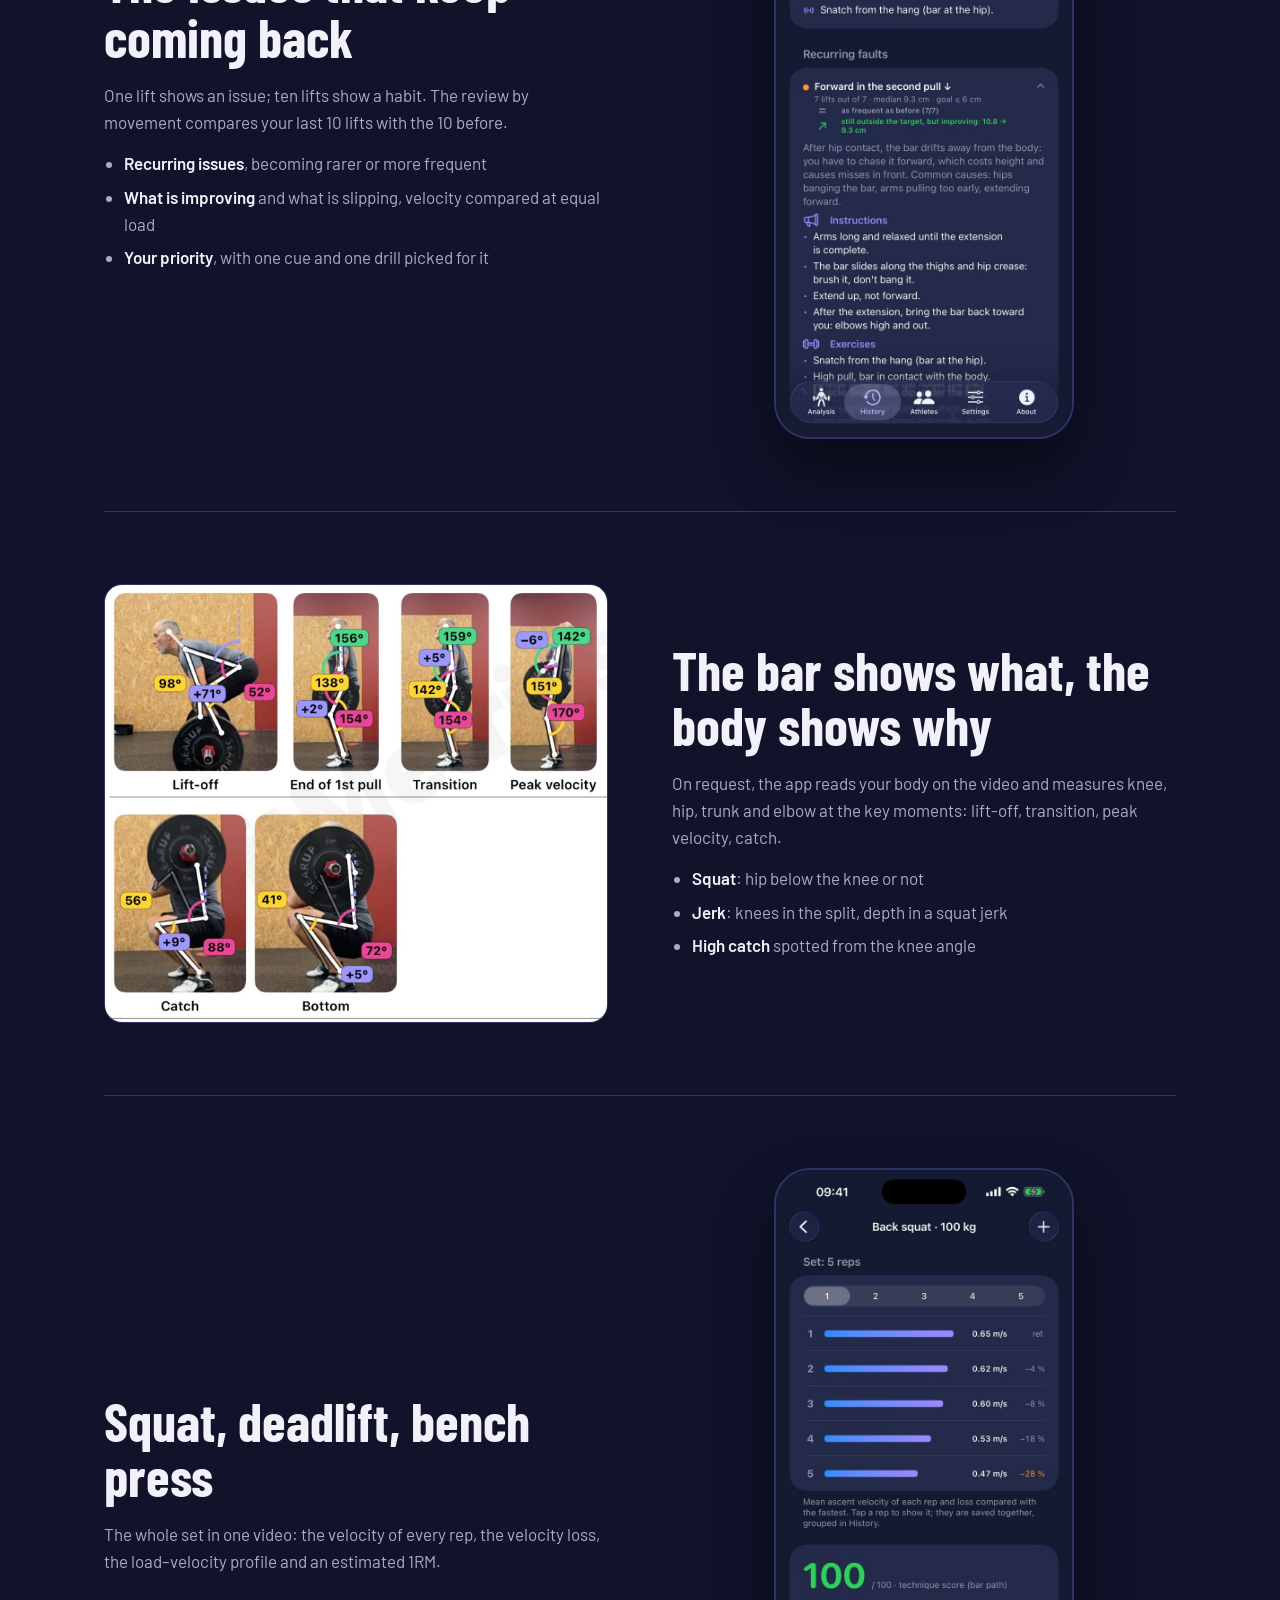
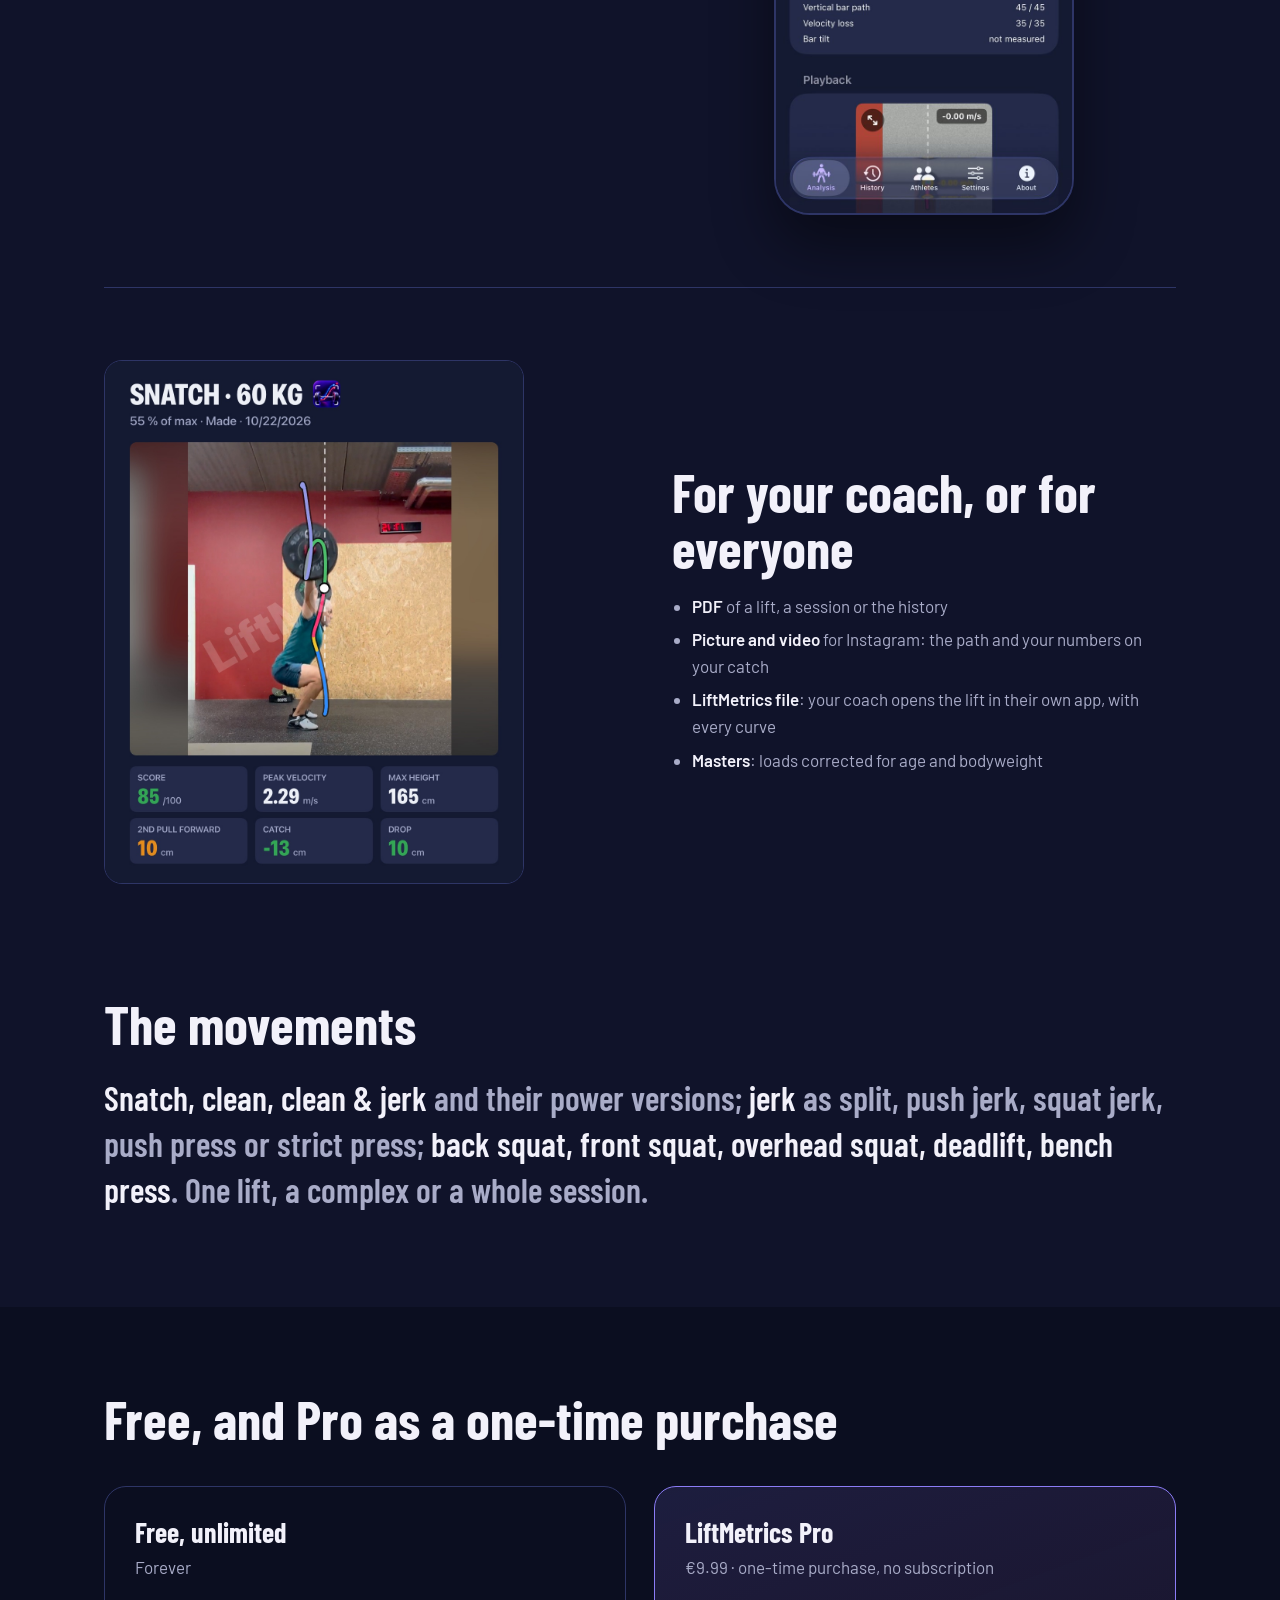
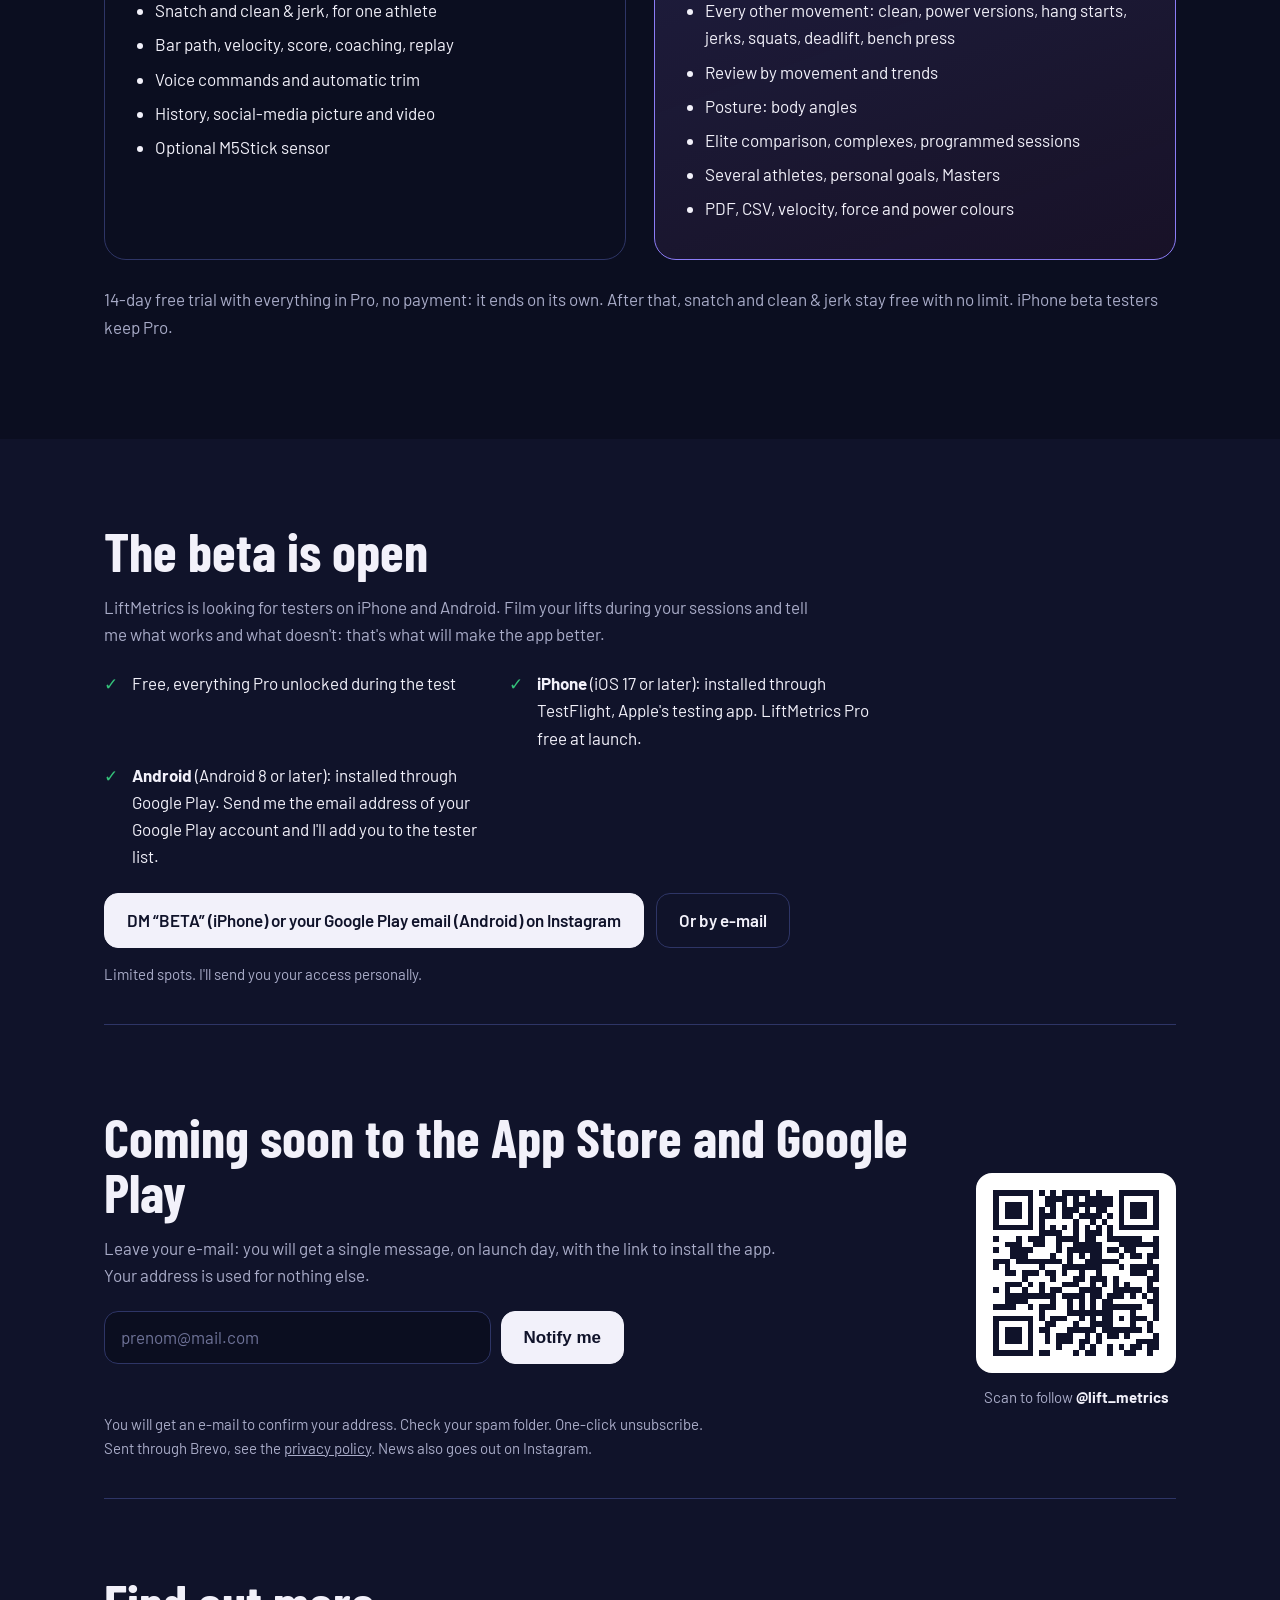
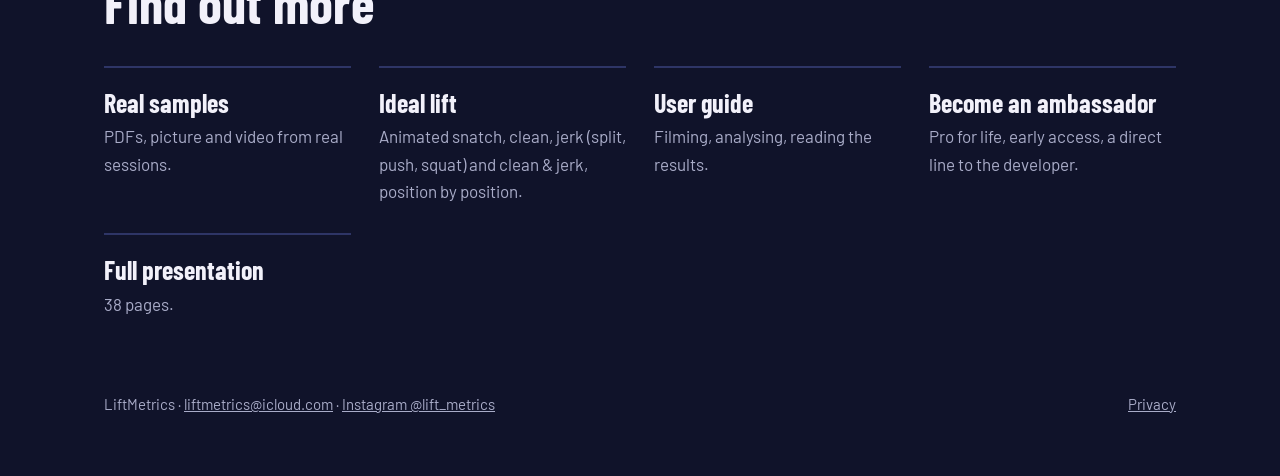
==== commit 66982686: "Site: Android beta, 14-day trial and 9.99 Pro, privacy policy for Android Co-Authored-By: Claude Opu" ====
--- a/index.html
+++ b/index.html
@@ -4,9 +4,9 @@
 <meta charset="utf-8">
 <meta name="viewport" content="width=device-width, initial-scale=1">
 <title>LiftMetrics — bar path and velocity for weightlifting</title>
-<meta name="description" content="LiftMetrics films your lift from the side with an iPhone and shows the bar path, the velocity, a score out of 100 and coaching to fix it. Snatch, clean, jerk, squats, deadlift, bench press.">
+<meta name="description" content="LiftMetrics films your lift from the side with an iPhone or an Android phone and shows the bar path, the velocity, a score out of 100 and coaching to fix it. Snatch, clean, jerk, squats, deadlift, bench press.">
 <meta property="og:title" content="LiftMetrics">
-<meta property="og:description" content="Bar path, velocity, score and coaching for weightlifting, from an iPhone video.">
+<meta property="og:description" content="Bar path, velocity, score and coaching for weightlifting, from an iPhone or Android video.">
 <meta property="og:image" content="https://bertrandcadetict.github.io/liftmetrics/img/insta.jpg">
 <link rel="icon" href="img/icon.png">
 <link rel="apple-touch-icon" href="img/icon.png">
@@ -158,9 +158,9 @@
 
   <section class="hero">
     <div>
-      <a class="betabadge" href="#beta"><i></i><span lang="fr">Bêta ouverte sur iPhone : deviens testeur</span><span lang="en">iPhone beta open: become a tester</span></a>
+      <a class="betabadge" href="#beta"><i></i><span lang="fr">Bêta ouverte sur iPhone et Android : deviens testeur</span><span lang="en">Beta open on iPhone and Android: become a tester</span></a>
       <h1><span lang="fr">Ta barre laisse une trace. LiftMetrics la lit.</span><span lang="en">Every lift leaves a trace. LiftMetrics reads it.</span></h1>
-      <p class="sub"><span lang="fr">Filme ton arraché, ton épaulé ou ton squat de profil avec ton iPhone. En moins d'une minute : la trajectoire de la barre, sa vitesse, une note sur 100 et ce qu'il faut corriger en priorité.</span><span lang="en">Film your snatch, clean or squat from the side with your iPhone. In under a minute: the bar path, its velocity, a score out of 100 and what to fix first.</span></p>
+      <p class="sub"><span lang="fr">Filme ton arraché, ton épaulé ou ton squat de profil avec ton iPhone ou ton téléphone Android. En moins d'une minute : la trajectoire de la barre, sa vitesse, une note sur 100 et ce qu'il faut corriger en priorité.</span><span lang="en">Film your snatch, clean or squat from the side with your iPhone or Android phone. In under a minute: the bar path, its velocity, a score out of 100 and what to fix first.</span></p>
       <div class="cta">
         <a class="btn main" href="#beta"><span lang="fr">Devenir testeur</span><span lang="en">Become a tester</span></a>
         <a class="btn" href="#notify"><span lang="fr">Être prévenu de la sortie</span><span lang="en">Get notified at launch</span></a>
@@ -289,7 +289,7 @@
         <h3><span lang="fr">Gratuit, sans limite</span><span lang="en">Free, unlimited</span></h3>
         <p class="price"><span lang="fr">Pour toujours</span><span lang="en">Forever</span></p>
         <ul>
-          <li><span lang="fr">Arraché, épaulé, épaulé-jeté, versions power et tous les jetés</span><span lang="en">Snatch, clean, clean &amp; jerk, power versions and every jerk</span></li>
+          <li><span lang="fr">Arraché et épaulé-jeté, pour un athlète</span><span lang="en">Snatch and clean &amp; jerk, for one athlete</span></li>
           <li><span lang="fr">Trajectoire, vitesse, note, conseils, relecture</span><span lang="en">Bar path, velocity, score, coaching, replay</span></li>
           <li><span lang="fr">Commandes vocales et découpe automatique</span><span lang="en">Voice commands and automatic trim</span></li>
           <li><span lang="fr">Historique, image et vidéo pour les réseaux</span><span lang="en">History, social-media picture and video</span></li>
@@ -298,9 +298,9 @@
       </div>
       <div class="plan pro">
         <h3>LiftMetrics Pro</h3>
-        <p class="price"><span lang="fr">Achat unique, sans abonnement</span><span lang="en">One-time purchase, no subscription</span></p>
+        <p class="price"><span lang="fr">9,99 € · achat unique, sans abonnement</span><span lang="en">€9.99 · one-time purchase, no subscription</span></p>
         <ul>
-          <li><span lang="fr">Squat, soulevé de terre, développé couché</span><span lang="en">Squat, deadlift, bench press</span></li>
+          <li><span lang="fr">Tous les autres mouvements : épaulé, versions power, départs en hang, jetés, squats, soulevé de terre, développé couché</span><span lang="en">Every other movement: clean, power versions, hang starts, jerks, squats, deadlift, bench press</span></li>
           <li><span lang="fr">Bilan par mouvement et tendances</span><span lang="en">Review by movement and trends</span></li>
           <li><span lang="fr">Posture : angles du corps</span><span lang="en">Posture: body angles</span></li>
           <li><span lang="fr">Comparaison avec les élites, complexes, séances programmées</span><span lang="en">Elite comparison, complexes, programmed sessions</span></li>
@@ -309,22 +309,21 @@
         </ul>
       </div>
     </div>
-    <p class="launch"><span lang="fr">Pendant le lancement, tout est gratuit, Pro compris. Ceux qui installent l'app à ce moment-là gardent Pro.</span><span lang="en">During the launch, everything is free, Pro included. Those who install the app then keep Pro.</span></p>
+    <p class="launch"><span lang="fr">Essai gratuit de 14 jours avec tout Pro, sans paiement : il s'arrête tout seul. Ensuite, l'arraché et l'épaulé-jeté restent gratuits et sans limite. Les testeurs de la bêta iPhone gardent Pro.</span><span lang="en">14-day free trial with everything in Pro, no payment: it ends on its own. After that, snatch and clean &amp; jerk stay free with no limit. iPhone beta testers keep Pro.</span></p>
   </div>
 </section>
 
 <div class="wrap">
   <section class="beta" id="beta">
     <h2><span lang="fr">La bêta est ouverte</span><span lang="en">The beta is open</span></h2>
-    <p class="muted"><span lang="fr">LiftMetrics cherche ses premiers testeurs sur iPhone. Tu filmes tes barres pendant tes séances, tu me dis ce qui marche et ce qui coince : c'est ce qui fera progresser l'app.</span><span lang="en">LiftMetrics is looking for its first iPhone testers. Film your lifts during your sessions and tell me what works and what doesn't: that's what will make the app better.</span></p>
+    <p class="muted"><span lang="fr">LiftMetrics cherche des testeurs sur iPhone et sur Android. Tu filmes tes barres pendant tes séances, tu me dis ce qui marche et ce qui coince : c'est ce qui fera progresser l'app.</span><span lang="en">LiftMetrics is looking for testers on iPhone and Android. Film your lifts during your sessions and tell me what works and what doesn't: that's what will make the app better.</span></p>
     <ul>
-      <li><span lang="fr">Gratuit, pendant 4 semaines</span><span lang="en">Free, for 4 weeks</span></li>
-      <li><span lang="fr">Un iPhone sous iOS 17 ou plus, rien d'autre</span><span lang="en">An iPhone with iOS 17 or later, nothing else</span></li>
-      <li><span lang="fr">Installation par TestFlight, l'app de test d'Apple</span><span lang="en">Installed through TestFlight, Apple's testing app</span></li>
-      <li><span lang="fr">LiftMetrics Pro offert à la sortie</span><span lang="en">LiftMetrics Pro free at launch</span></li>
+      <li><span lang="fr">Gratuit, tout Pro débloqué pendant le test</span><span lang="en">Free, everything Pro unlocked during the test</span></li>
+      <li><span lang="fr"><b>iPhone</b> (iOS 17 ou plus) : installation par TestFlight, l'app de test d'Apple. LiftMetrics Pro offert à la sortie.</span><span lang="en"><b>iPhone</b> (iOS 17 or later): installed through TestFlight, Apple's testing app. LiftMetrics Pro free at launch.</span></li>
+      <li><span lang="fr"><b>Android</b> (Android 8 ou plus) : installation par Google Play. Envoie-moi l'adresse e-mail de ton compte Google Play, je t'ajoute à la liste des testeurs.</span><span lang="en"><b>Android</b> (Android 8 or later): installed through Google Play. Send me the email address of your Google Play account and I'll add you to the tester list.</span></li>
     </ul>
     <div class="cta">
-      <a class="btn main" href="https://ig.me/m/lift_metrics"><span lang="fr">Écris « BETA » sur Instagram</span><span lang="en">DM “BETA” on Instagram</span></a>
+      <a class="btn main" href="https://ig.me/m/lift_metrics"><span lang="fr">Écris « BETA » (iPhone) ou ton e-mail Google Play (Android) sur Instagram</span><span lang="en">DM “BETA” (iPhone) or your Google Play email (Android) on Instagram</span></a>
       <a class="btn" href="mailto:liftmetrics@icloud.com?subject=BETA%20LiftMetrics"><span lang="fr">Ou par e-mail</span><span lang="en">Or by e-mail</span></a>
     </div>
     <p class="muted small"><span lang="fr">Places limitées. Je t'envoie ton accès personnellement.</span><span lang="en">Limited spots. I'll send you your access personally.</span></p>
@@ -332,7 +331,7 @@
 
   <section class="notify" id="notify">
     <div>
-      <h2><span lang="fr">Bientôt sur l'App Store</span><span lang="en">Coming soon to the App Store</span></h2>
+      <h2><span lang="fr">Bientôt sur l'App Store et Google Play</span><span lang="en">Coming soon to the App Store and Google Play</span></h2>
       <p class="muted"><span lang="fr">Laisse ton e-mail : tu recevras un seul message, le jour de la sortie, avec le lien pour installer l'app. Ton adresse ne sert à rien d'autre.</span><span lang="en">Leave your e-mail: you will get a single message, on launch day, with the link to install the app. Your address is used for nothing else.</span></p>
       <form class="sub" id="sub" method="post" action="https://ac591684.sibforms.com/serve/[base64]">
         <label for="sub-mail" class="sr"><span lang="fr">Ton adresse e-mail</span><span lang="en">Your e-mail address</span></label>
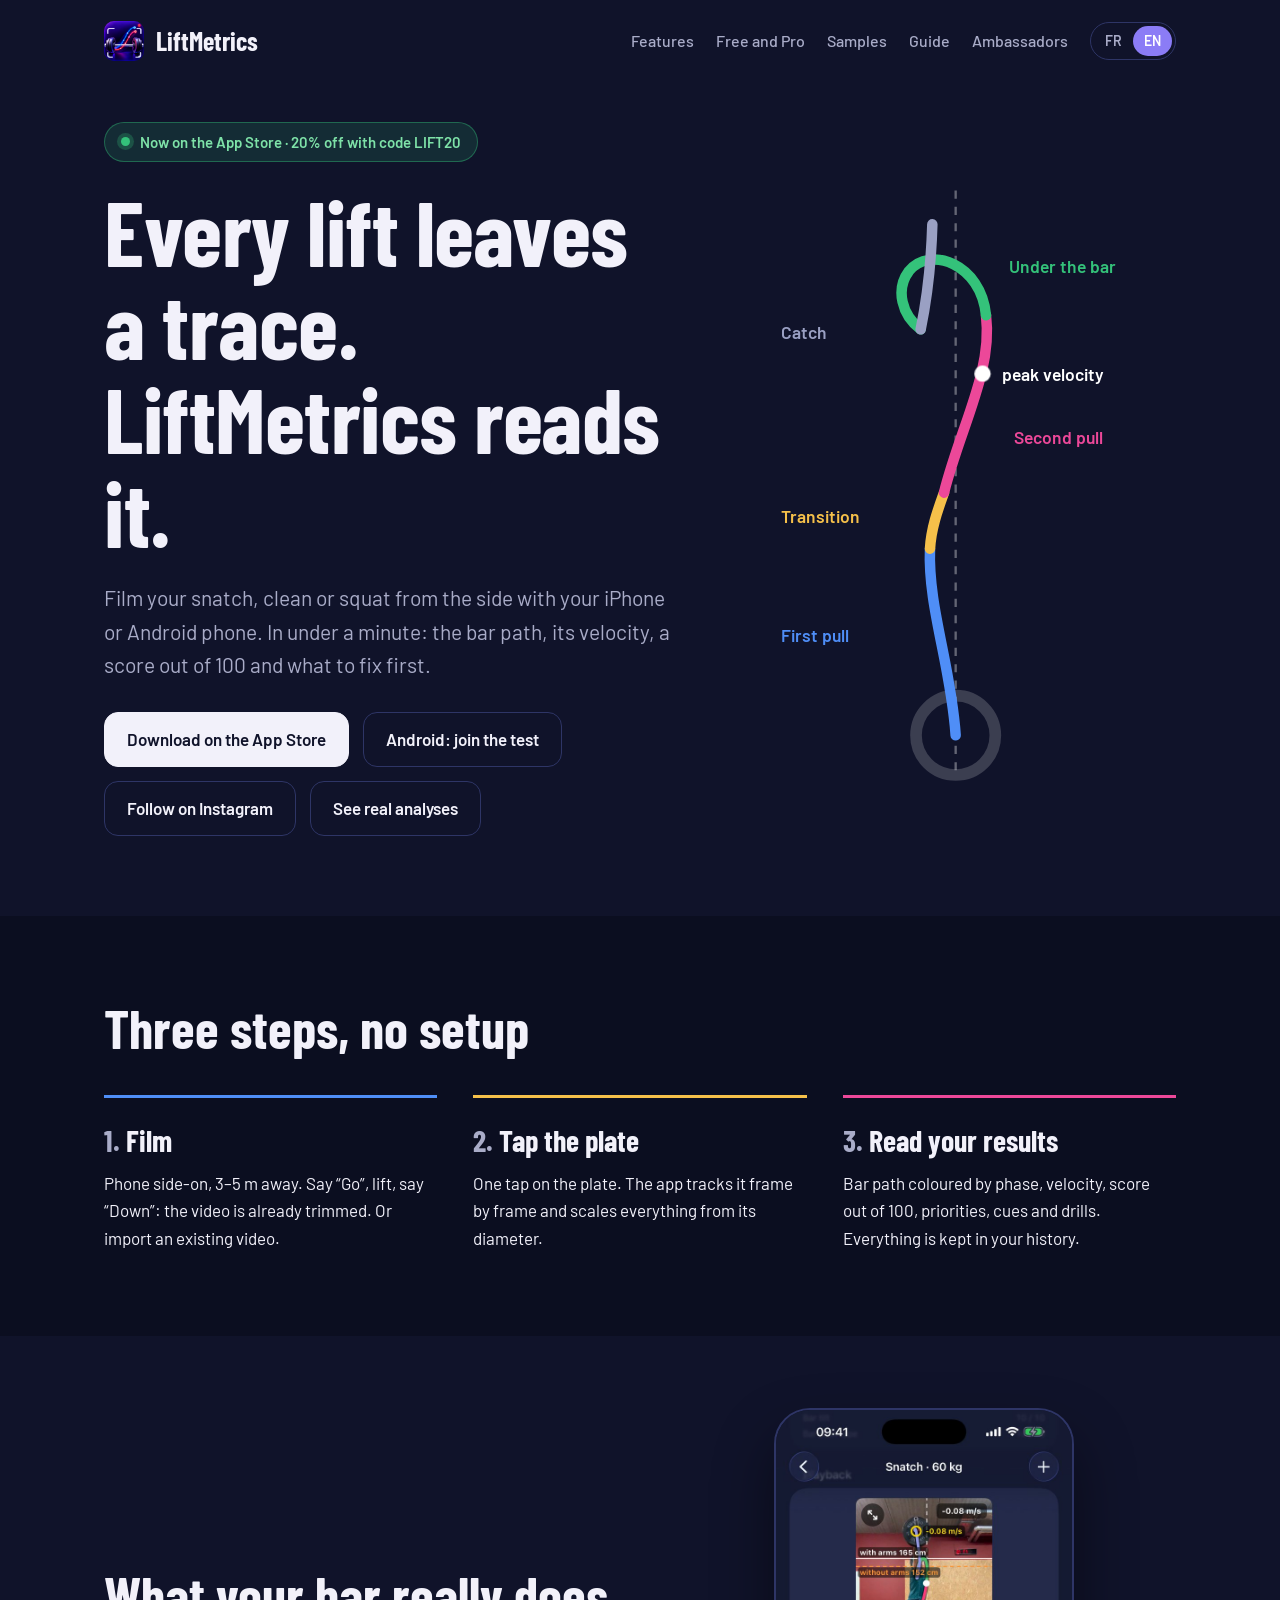
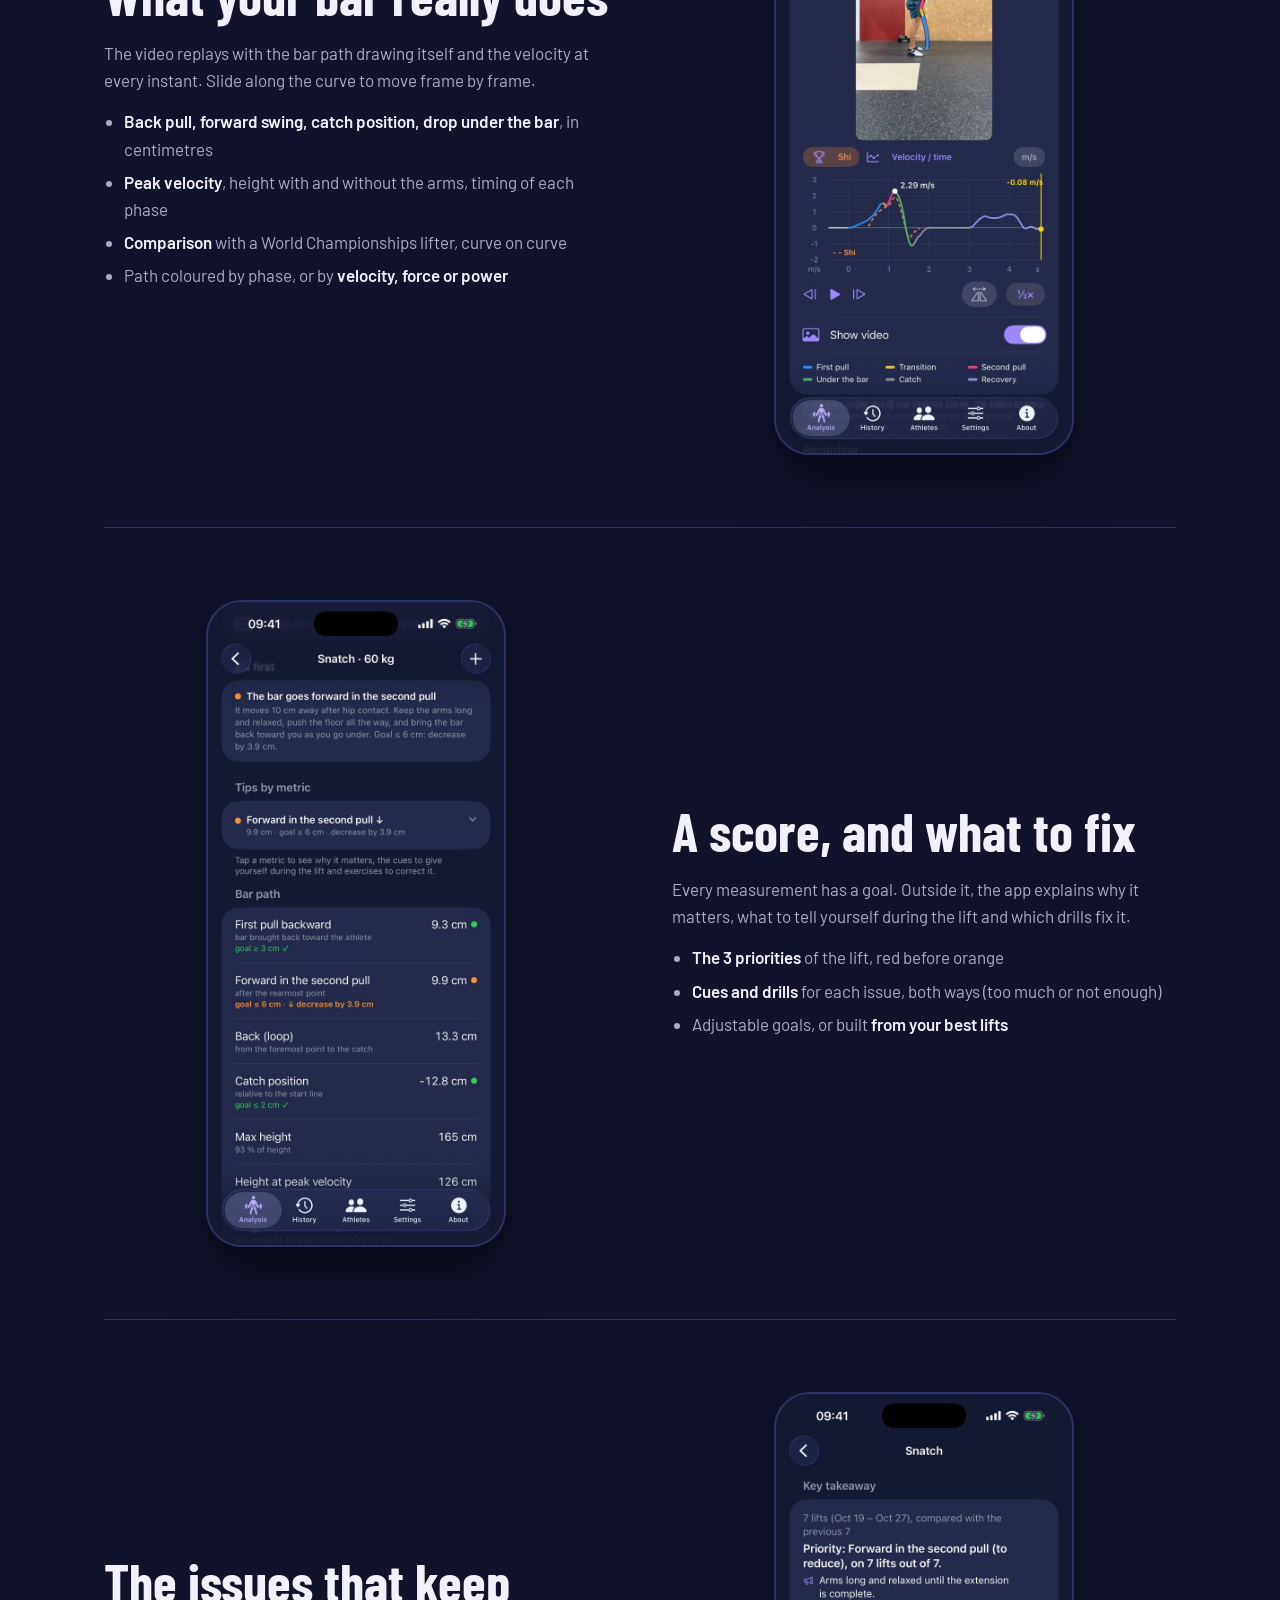
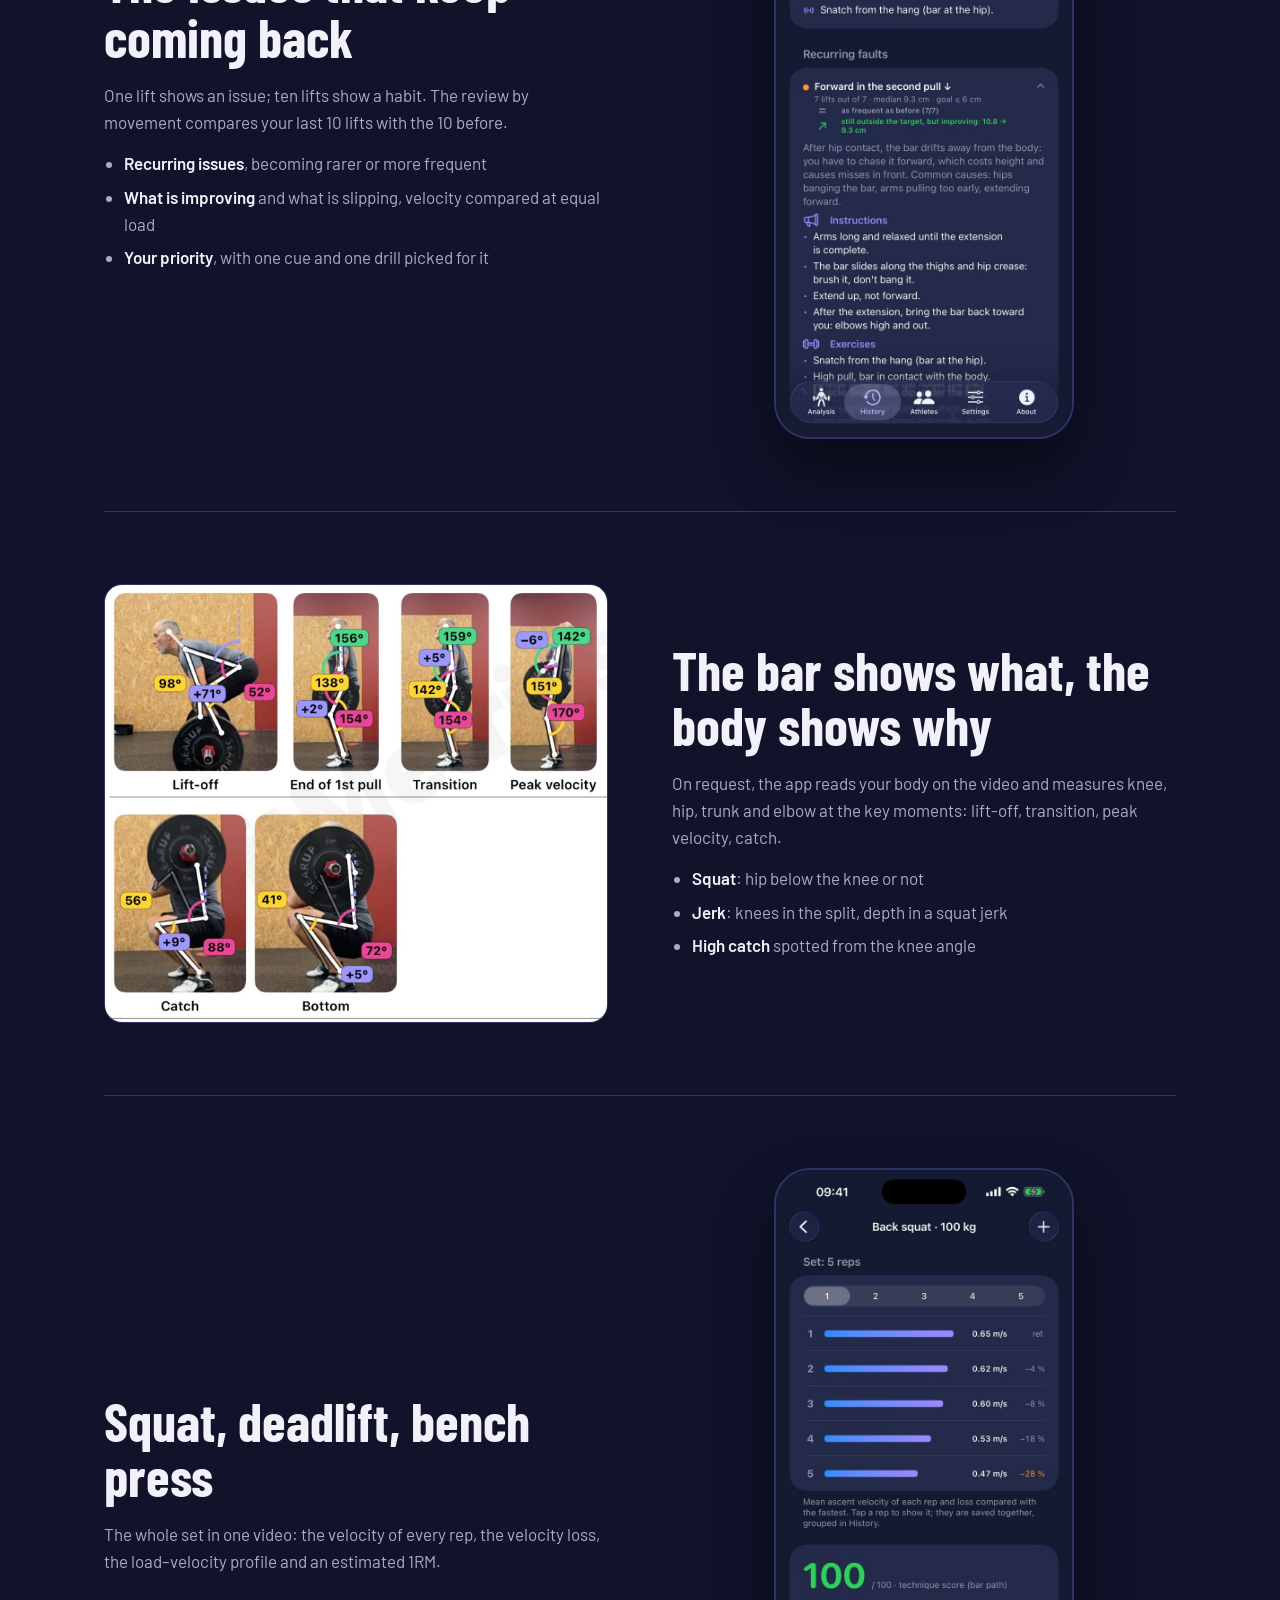
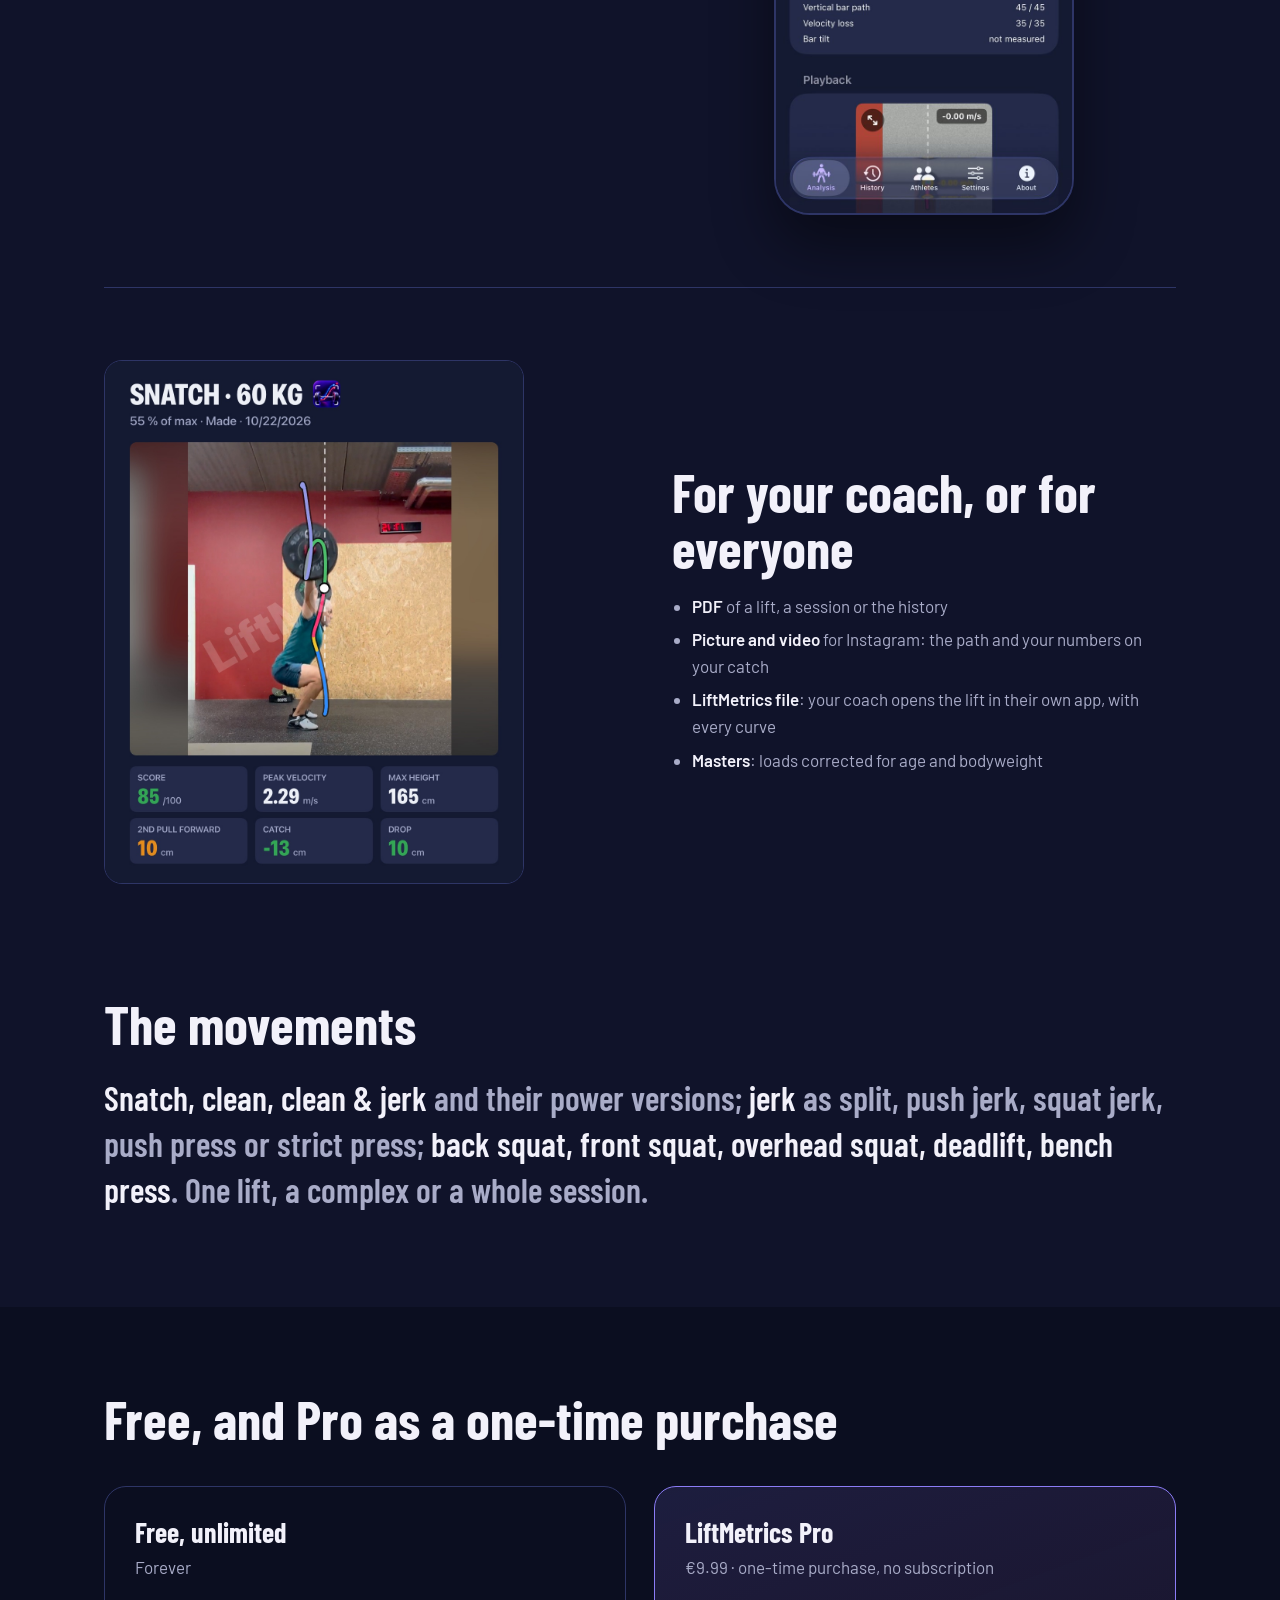
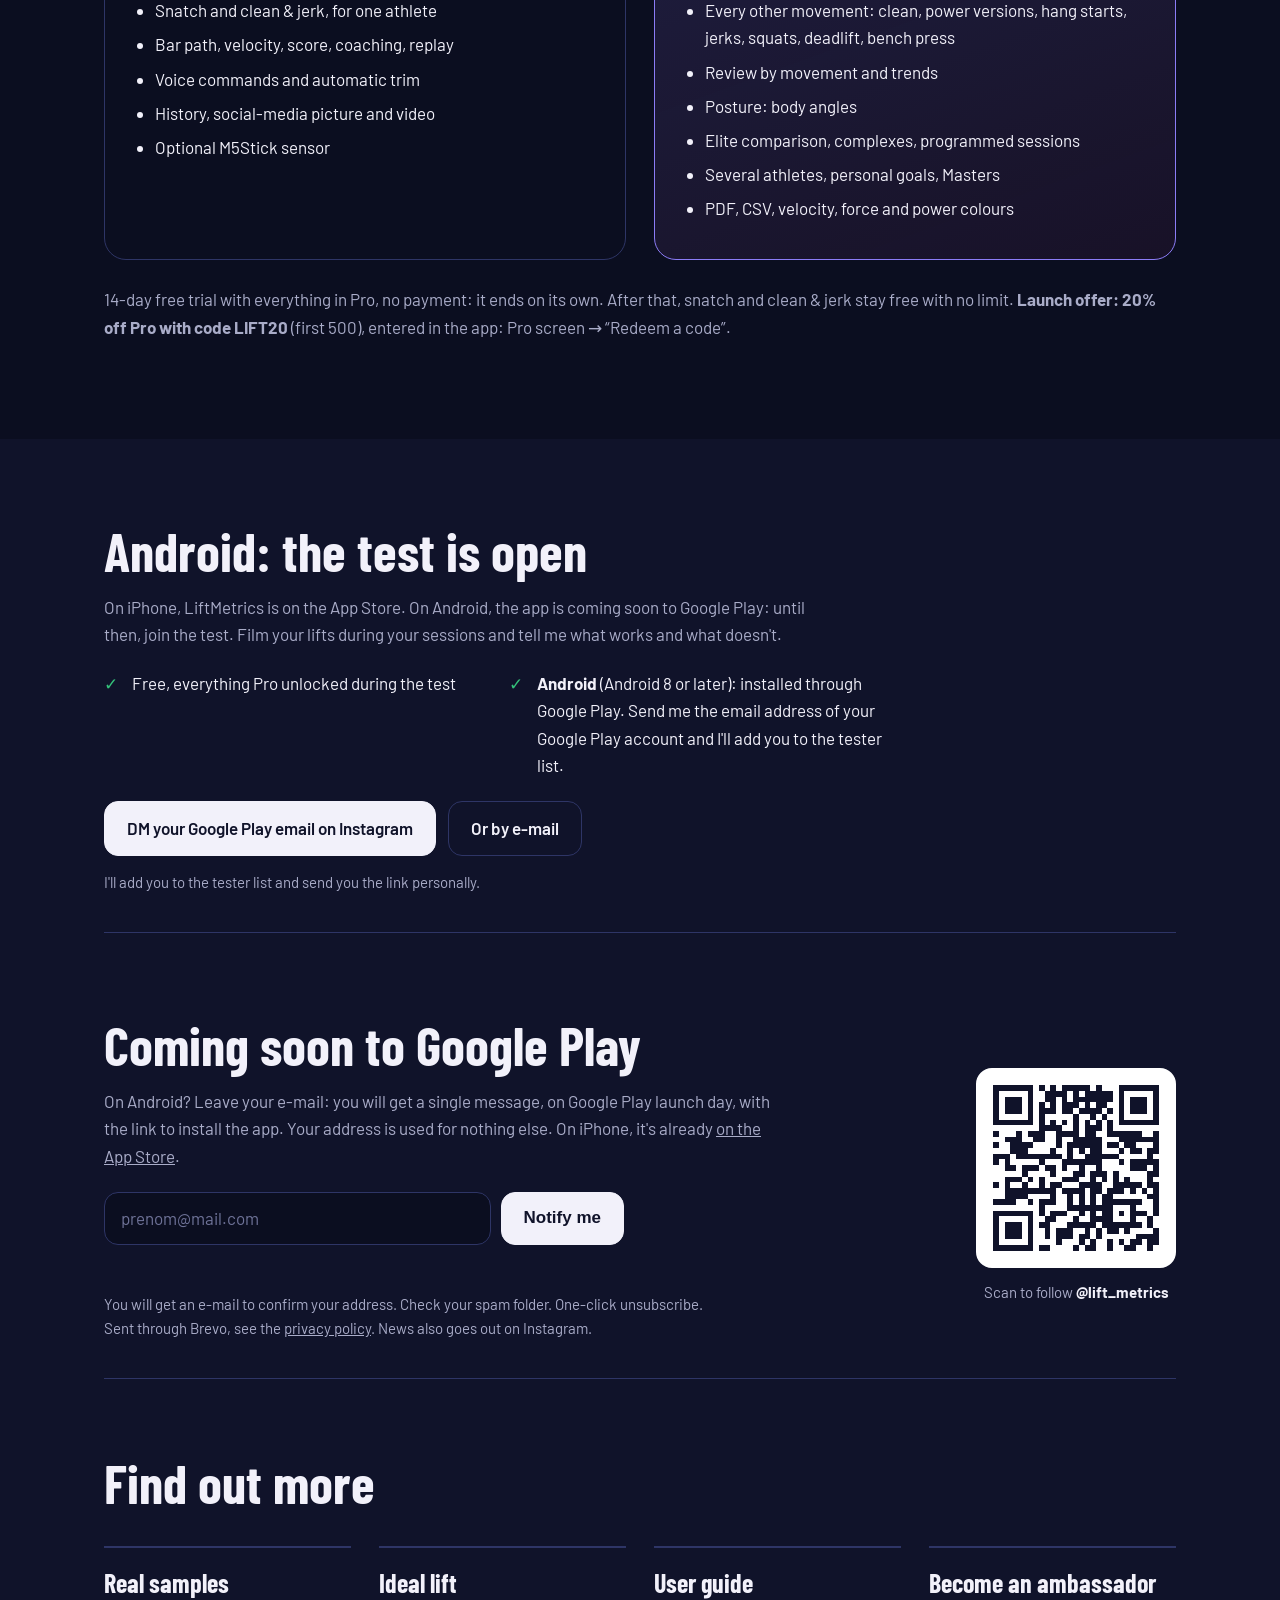
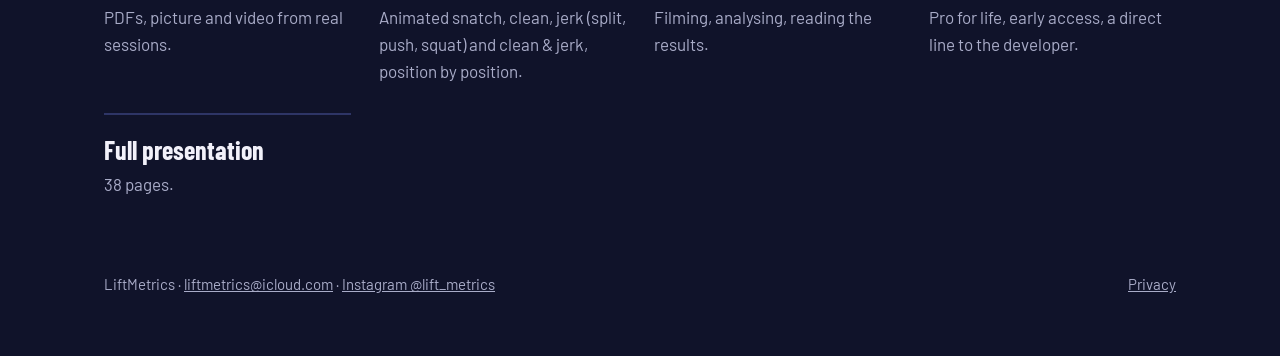
==== commit 45039546: "Site: now on the App Store (LIFT20), Android test and Google Play notice Co-Authored-By: Claude Opus" ====
--- a/index.html
+++ b/index.html
@@ -158,12 +158,12 @@
 
   <section class="hero">
     <div>
-      <a class="betabadge" href="#beta"><i></i><span lang="fr">Bêta ouverte sur iPhone et Android : deviens testeur</span><span lang="en">Beta open on iPhone and Android: become a tester</span></a>
+      <a class="betabadge" href="https://apps.apple.com/app/id6832531000"><i></i><span lang="fr">Disponible sur l'App Store · −20 % avec le code LIFT20</span><span lang="en">Now on the App Store · 20% off with code LIFT20</span></a>
       <h1><span lang="fr">Ta barre laisse une trace. LiftMetrics la lit.</span><span lang="en">Every lift leaves a trace. LiftMetrics reads it.</span></h1>
       <p class="sub"><span lang="fr">Filme ton arraché, ton épaulé ou ton squat de profil avec ton iPhone ou ton téléphone Android. En moins d'une minute : la trajectoire de la barre, sa vitesse, une note sur 100 et ce qu'il faut corriger en priorité.</span><span lang="en">Film your snatch, clean or squat from the side with your iPhone or Android phone. In under a minute: the bar path, its velocity, a score out of 100 and what to fix first.</span></p>
       <div class="cta">
-        <a class="btn main" href="#beta"><span lang="fr">Devenir testeur</span><span lang="en">Become a tester</span></a>
-        <a class="btn" href="#notify"><span lang="fr">Être prévenu de la sortie</span><span lang="en">Get notified at launch</span></a>
+        <a class="btn main" href="https://apps.apple.com/app/id6832531000"><span lang="fr">Télécharger sur l'App Store</span><span lang="en">Download on the App Store</span></a>
+        <a class="btn" href="#beta"><span lang="fr">Android : rejoindre le test</span><span lang="en">Android: join the test</span></a>
         <a class="btn" href="https://www.instagram.com/lift_metrics"><span lang="fr">Suivre sur Instagram</span><span lang="en">Follow on Instagram</span></a>
         <a class="btn" href="samples/"><span lang="fr">Voir des analyses réelles</span><span lang="en">See real analyses</span></a>
       </div>
@@ -309,30 +309,29 @@
         </ul>
       </div>
     </div>
-    <p class="launch"><span lang="fr">Essai gratuit de 14 jours avec tout Pro, sans paiement : il s'arrête tout seul. Ensuite, l'arraché et l'épaulé-jeté restent gratuits et sans limite. Les testeurs de la bêta iPhone gardent Pro.</span><span lang="en">14-day free trial with everything in Pro, no payment: it ends on its own. After that, snatch and clean &amp; jerk stay free with no limit. iPhone beta testers keep Pro.</span></p>
+    <p class="launch"><span lang="fr">Essai gratuit de 14 jours avec tout Pro, sans paiement : il s'arrête tout seul. Ensuite, l'arraché et l'épaulé-jeté restent gratuits et sans limite. <b>Lancement : −20 % sur Pro avec le code LIFT20</b> (500 premiers), à saisir dans l'app : écran Pro → « Utiliser un code ».</span><span lang="en">14-day free trial with everything in Pro, no payment: it ends on its own. After that, snatch and clean &amp; jerk stay free with no limit. <b>Launch offer: 20% off Pro with code LIFT20</b> (first 500), entered in the app: Pro screen → “Redeem a code”.</span></p>
   </div>
 </section>
 
 <div class="wrap">
   <section class="beta" id="beta">
-    <h2><span lang="fr">La bêta est ouverte</span><span lang="en">The beta is open</span></h2>
-    <p class="muted"><span lang="fr">LiftMetrics cherche des testeurs sur iPhone et sur Android. Tu filmes tes barres pendant tes séances, tu me dis ce qui marche et ce qui coince : c'est ce qui fera progresser l'app.</span><span lang="en">LiftMetrics is looking for testers on iPhone and Android. Film your lifts during your sessions and tell me what works and what doesn't: that's what will make the app better.</span></p>
+    <h2><span lang="fr">Android : le test est ouvert</span><span lang="en">Android: the test is open</span></h2>
+    <p class="muted"><span lang="fr">Sur iPhone, LiftMetrics est sur l'App Store. Sur Android, l'app arrive bientôt sur Google Play : en attendant, rejoins le test. Tu filmes tes barres pendant tes séances, tu me dis ce qui marche et ce qui coince.</span><span lang="en">On iPhone, LiftMetrics is on the App Store. On Android, the app is coming soon to Google Play: until then, join the test. Film your lifts during your sessions and tell me what works and what doesn't.</span></p>
     <ul>
       <li><span lang="fr">Gratuit, tout Pro débloqué pendant le test</span><span lang="en">Free, everything Pro unlocked during the test</span></li>
-      <li><span lang="fr"><b>iPhone</b> (iOS 17 ou plus) : installation par TestFlight, l'app de test d'Apple. LiftMetrics Pro offert à la sortie.</span><span lang="en"><b>iPhone</b> (iOS 17 or later): installed through TestFlight, Apple's testing app. LiftMetrics Pro free at launch.</span></li>
       <li><span lang="fr"><b>Android</b> (Android 8 ou plus) : installation par Google Play. Envoie-moi l'adresse e-mail de ton compte Google Play, je t'ajoute à la liste des testeurs.</span><span lang="en"><b>Android</b> (Android 8 or later): installed through Google Play. Send me the email address of your Google Play account and I'll add you to the tester list.</span></li>
     </ul>
     <div class="cta">
-      <a class="btn main" href="https://ig.me/m/lift_metrics"><span lang="fr">Écris « BETA » (iPhone) ou ton e-mail Google Play (Android) sur Instagram</span><span lang="en">DM “BETA” (iPhone) or your Google Play email (Android) on Instagram</span></a>
-      <a class="btn" href="mailto:liftmetrics@icloud.com?subject=BETA%20LiftMetrics"><span lang="fr">Ou par e-mail</span><span lang="en">Or by e-mail</span></a>
-    </div>
-    <p class="muted small"><span lang="fr">Places limitées. Je t'envoie ton accès personnellement.</span><span lang="en">Limited spots. I'll send you your access personally.</span></p>
+      <a class="btn main" href="https://ig.me/m/lift_metrics"><span lang="fr">Envoie ton e-mail Google Play sur Instagram</span><span lang="en">DM your Google Play email on Instagram</span></a>
+      <a class="btn" href="mailto:liftmetrics@icloud.com?subject=Test%20Android%20LiftMetrics"><span lang="fr">Ou par e-mail</span><span lang="en">Or by e-mail</span></a>
+    </div>
+    <p class="muted small"><span lang="fr">Je t'ajoute à la liste des testeurs et je t'envoie le lien personnellement.</span><span lang="en">I'll add you to the tester list and send you the link personally.</span></p>
   </section>
 
   <section class="notify" id="notify">
     <div>
-      <h2><span lang="fr">Bientôt sur l'App Store et Google Play</span><span lang="en">Coming soon to the App Store and Google Play</span></h2>
-      <p class="muted"><span lang="fr">Laisse ton e-mail : tu recevras un seul message, le jour de la sortie, avec le lien pour installer l'app. Ton adresse ne sert à rien d'autre.</span><span lang="en">Leave your e-mail: you will get a single message, on launch day, with the link to install the app. Your address is used for nothing else.</span></p>
+      <h2><span lang="fr">Bientôt sur Google Play</span><span lang="en">Coming soon to Google Play</span></h2>
+      <p class="muted"><span lang="fr">Sur Android ? Laisse ton e-mail : tu recevras un seul message, le jour de la sortie sur Google Play, avec le lien pour installer l'app. Ton adresse ne sert à rien d'autre. Sur iPhone, c'est déjà <a href="https://apps.apple.com/app/id6832531000">sur l'App Store</a>.</span><span lang="en">On Android? Leave your e-mail: you will get a single message, on Google Play launch day, with the link to install the app. Your address is used for nothing else. On iPhone, it's already <a href="https://apps.apple.com/app/id6832531000">on the App Store</a>.</span></p>
       <form class="sub" id="sub" method="post" action="https://ac591684.sibforms.com/serve/[base64]">
         <label for="sub-mail" class="sr"><span lang="fr">Ton adresse e-mail</span><span lang="en">Your e-mail address</span></label>
         <input id="sub-mail" type="email" name="EMAIL" required autocomplete="email" placeholder="prenom@mail.com">
